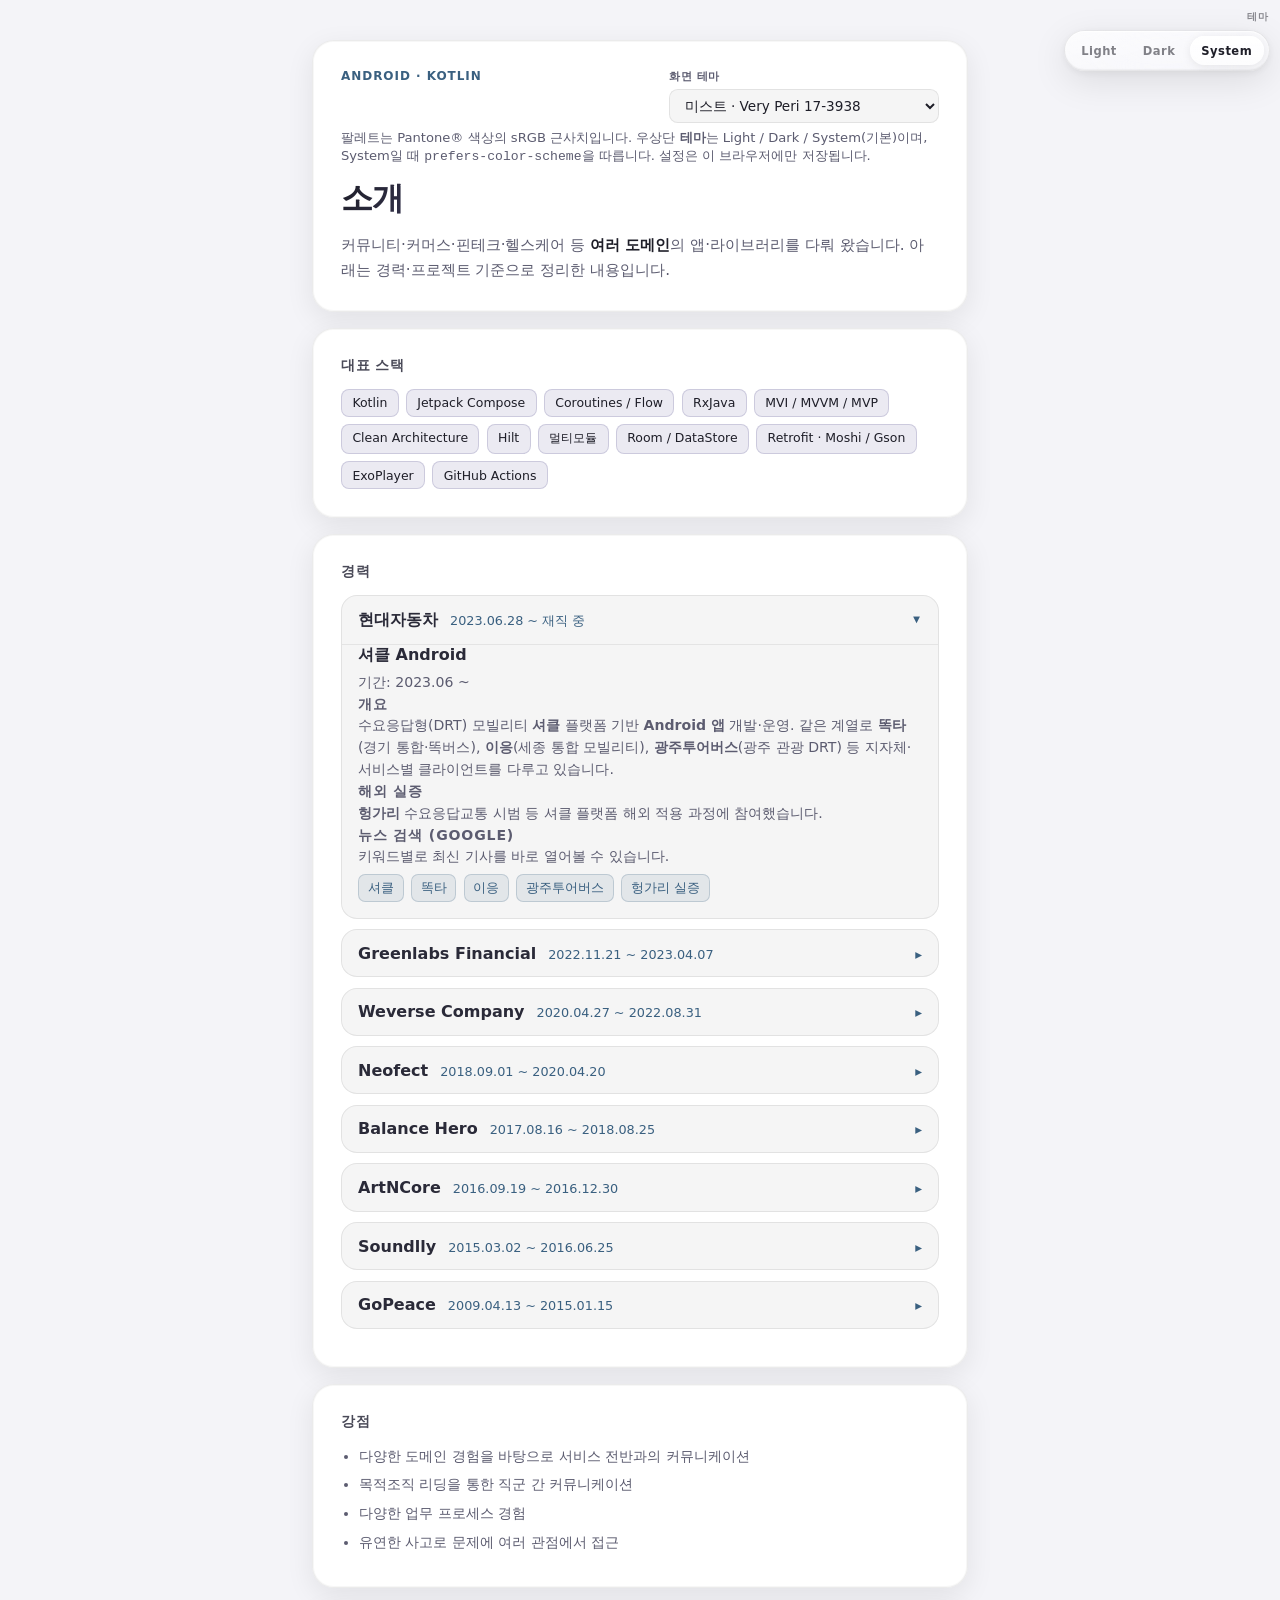
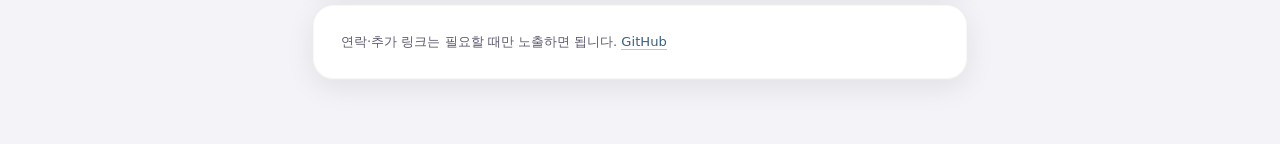
==== index.html @ 96e9c469 "테마: 우상단 리퀴드 글래스 세그먼트(Light/Dark/System) Made-with: Cursor" ====
<!DOCTYPE html>
<html lang="ko" data-theme="mist">
<head>
  <meta charset="utf-8">
  <meta name="viewport" content="width=device-width, initial-scale=1">
  <meta name="color-scheme" content="dark light">
  <title>about · me</title>
  <script>
    (function () {
      function mode() {
        try {
          var m = localStorage.getItem("about-appearance");
          if (m === "dark" || m === "light") return m;
        } catch (e) {}
        return "system";
      }
      function resolved() {
        var d = mode();
        if (d === "light") return "light";
        if (d === "dark") return "dark";
        return window.matchMedia && window.matchMedia("(prefers-color-scheme: light)").matches
          ? "light"
          : "dark";
      }
      document.documentElement.dataset.appearance = resolved();
    })();
  </script>
  <style>
    /*
      팬톤(Pantone®) 공개 색상값 기준 UI 팔레트.
      Pantone은 Pantone LLC의 등록상표입니다. 화면용으로 sRGB 근사치를 사용합니다.
      vivid: 19-4052 Classic Blue / 17-3938 Very Peri
      mist: 17-3938 Very Peri / 11-4201 Cloud Dancer(톤다운) / Cool Gray 계열
      sage: 18-5841 Kale / 15-0343 Greenery
      dawn: 13-1023 Peach Fuzz / 19-0303 Jet Black 기반
      ocean: 19-4540 Dragonfly / 15-5218 Blue Turquoise
      rose: 16-1546 Living Coral / 13-1520 Rose Quartz
      orange: 16-1364 Vibrant Orange / 14-0955 Spicy Orange
      pink: 14-2311 Pink Lavender / 17-3628 Amethyst Orchid
      pastel: 13-0822 Sunlight / 12-5403 Iced Aqua / 15-3620 Lavendula
    */
    html[data-theme="vivid"] {
      --bg1: #0a2740;
      --bg2: #0c3050;
      --bg3: #0a2842;
      --accent: #6667ab;
      --accent2: #4db8d6;
      --text: #f0f4f8;
      --muted: #9aa8b8;
      --card: rgba(15, 40, 65, 0.72);
      --border: rgba(147, 168, 190, 0.22);
      --title-a: #ffffff;
      --title-b: #9eb4dc;
      --title-c: #5ec8e0;
      --chip-bg: rgba(102, 103, 171, 0.28);
      --chip-border: rgba(102, 103, 171, 0.45);
      --company-bg: rgba(8, 28, 48, 0.55);
      --hairline: rgba(147, 168, 190, 0.14);
      --dash: rgba(147, 168, 190, 0.22);
      --lbl: #b8c8d8;
      --h3: #e2eaf2;
      --summary-color: #eef4fa;
      --heading2: #d0dce8;
      --emph: #ffffff;
      --link-under: rgba(77, 184, 214, 0.45);
      --radius-panel: 1.25rem;
      --radius-company: 0.85rem;
      --panel-inset: rgba(255, 255, 255, 0.05);
      --panel-drop: 0 24px 80px rgba(0, 20, 40, 0.5);
      --search-bg: rgba(77, 184, 214, 0.15);
      --search-border: rgba(77, 184, 214, 0.32);
      --search-hover: rgba(77, 184, 214, 0.25);
    }

    html[data-theme="mist"] {
      --bg1: #2e2e3a;
      --bg2: #363646;
      --bg3: #30303c;
      --accent: #8b87c9;
      --accent2: #7a9ab8;
      --text: #ececf2;
      --muted: #9a9aaa;
      --card: rgba(255, 255, 255, 0.07);
      --border: rgba(255, 255, 255, 0.1);
      --title-a: #f6f5fa;
      --title-b: #b4b0dc;
      --title-c: #9eb8d4;
      --chip-bg: rgba(139, 135, 201, 0.22);
      --chip-border: rgba(255, 255, 255, 0.12);
      --company-bg: rgba(0, 0, 0, 0.2);
      --hairline: rgba(255, 255, 255, 0.09);
      --dash: rgba(255, 255, 255, 0.11);
      --lbl: #c4c4d4;
      --h3: #e4e4ee;
      --summary-color: #ebebf2;
      --heading2: #d8d8e4;
      --emph: #e8e6f2;
      --link-under: rgba(180, 200, 230, 0.38);
      --radius-panel: 1.35rem;
      --radius-company: 1rem;
      --panel-inset: rgba(255, 255, 255, 0.06);
      --panel-drop: 0 20px 56px rgba(0, 0, 0, 0.35);
      --search-bg: rgba(122, 154, 184, 0.16);
      --search-border: rgba(255, 255, 255, 0.12);
      --search-hover: rgba(122, 154, 184, 0.26);
    }

    html[data-theme="sage"] {
      --bg1: #252d26;
      --bg2: #2d362e;
      --bg3: #283028;
      --accent: #7a9f6a;
      --accent2: #a3b88c;
      --text: #eef2ee;
      --muted: #8f9d94;
      --card: rgba(255, 255, 255, 0.06);
      --border: rgba(255, 255, 255, 0.09);
      --title-a: #f4f7f4;
      --title-b: #a8c97a;
      --title-c: #b8d4a8;
      --chip-bg: rgba(122, 159, 106, 0.22);
      --chip-border: rgba(255, 255, 255, 0.11);
      --company-bg: rgba(0, 0, 0, 0.18);
      --hairline: rgba(255, 255, 255, 0.08);
      --dash: rgba(255, 255, 255, 0.1);
      --lbl: #bcc9bf;
      --h3: #e2ebe4;
      --summary-color: #edf3ee;
      --heading2: #d5e0d8;
      --emph: #e8f0ea;
      --link-under: rgba(163, 184, 140, 0.45);
      --radius-panel: 1.35rem;
      --radius-company: 1rem;
      --panel-inset: rgba(255, 255, 255, 0.05);
      --panel-drop: 0 20px 52px rgba(0, 0, 0, 0.32);
      --search-bg: rgba(122, 159, 106, 0.16);
      --search-border: rgba(255, 255, 255, 0.11);
      --search-hover: rgba(122, 159, 106, 0.26);
    }

    html[data-theme="dawn"] {
      --bg1: #3a2e2a;
      --bg2: #423630;
      --bg3: #3a322c;
      --accent: #d4a58a;
      --accent2: #c9a090;
      --text: #f4ece6;
      --muted: #a89890;
      --card: rgba(255, 255, 255, 0.07);
      --border: rgba(255, 255, 255, 0.1);
      --title-a: #fff8f4;
      --title-b: #ffbe98;
      --title-c: #e8a878;
      --chip-bg: rgba(255, 190, 152, 0.18);
      --chip-border: rgba(255, 255, 255, 0.12);
      --company-bg: rgba(0, 0, 0, 0.16);
      --hairline: rgba(255, 255, 255, 0.08);
      --dash: rgba(255, 255, 255, 0.1);
      --lbl: #d0c4bc;
      --h3: #f0e6e0;
      --summary-color: #f6ebe4;
      --heading2: #e4d8d0;
      --emph: #fff0e8;
      --link-under: rgba(255, 190, 152, 0.45);
      --radius-panel: 1.4rem;
      --radius-company: 1.05rem;
      --panel-inset: rgba(255, 255, 255, 0.06);
      --panel-drop: 0 22px 56px rgba(0, 0, 0, 0.28);
      --search-bg: rgba(255, 190, 152, 0.14);
      --search-border: rgba(255, 255, 255, 0.12);
      --search-hover: rgba(255, 190, 152, 0.24);
    }

    html[data-theme="ocean"] {
      --bg1: #1a3238;
      --bg2: #223a42;
      --bg3: #1e343c;
      --accent: #3a9bad;
      --accent2: #6bc4d2;
      --text: #eef3f6;
      --muted: #8f9da8;
      --card: rgba(255, 255, 255, 0.06);
      --border: rgba(255, 255, 255, 0.1);
      --title-a: #f4f8fa;
      --title-b: #5cb0c4;
      --title-c: #8ad4e0;
      --chip-bg: rgba(58, 155, 173, 0.22);
      --chip-border: rgba(255, 255, 255, 0.11);
      --company-bg: rgba(0, 0, 0, 0.2);
      --hairline: rgba(255, 255, 255, 0.08);
      --dash: rgba(255, 255, 255, 0.1);
      --lbl: #c0cad2;
      --h3: #e4eaf0;
      --summary-color: #eef3f7;
      --heading2: #d8e2ea;
      --emph: #f0f5f8;
      --link-under: rgba(107, 196, 210, 0.42);
      --radius-panel: 1.35rem;
      --radius-company: 1rem;
      --panel-inset: rgba(255, 255, 255, 0.055);
      --panel-drop: 0 20px 54px rgba(0, 0, 0, 0.34);
      --search-bg: rgba(58, 155, 173, 0.16);
      --search-border: rgba(255, 255, 255, 0.11);
      --search-hover: rgba(58, 155, 173, 0.26);
    }

    html[data-theme="rose"] {
      --bg1: #3a2a2e;
      --bg2: #443236;
      --bg3: #3c2c30;
      --accent: #e87870;
      --accent2: #f7cac9;
      --text: #f8eef2;
      --muted: #b8a0a8;
      --card: rgba(255, 255, 255, 0.07);
      --border: rgba(255, 255, 255, 0.1);
      --title-a: #fff5f8;
      --title-b: #ff8a80;
      --title-c: #f7cac9;
      --chip-bg: rgba(255, 111, 97, 0.2);
      --chip-border: rgba(255, 255, 255, 0.12);
      --company-bg: rgba(0, 0, 0, 0.18);
      --hairline: rgba(255, 255, 255, 0.08);
      --dash: rgba(255, 255, 255, 0.1);
      --lbl: #d4c0c8;
      --h3: #f2e4ea;
      --summary-color: #faf0f4;
      --heading2: #e8d4dc;
      --emph: #fff0f4;
      --link-under: rgba(247, 202, 201, 0.5);
      --radius-panel: 1.4rem;
      --radius-company: 1.05rem;
      --panel-inset: rgba(255, 255, 255, 0.06);
      --panel-drop: 0 22px 56px rgba(0, 0, 0, 0.3);
      --search-bg: rgba(255, 111, 97, 0.16);
      --search-border: rgba(255, 255, 255, 0.11);
      --search-hover: rgba(255, 111, 97, 0.26);
    }

    html[data-theme="orange"] {
      --bg1: #3a2818;
      --bg2: #443020;
      --bg3: #3c2818;
      --accent: #e88838;
      --accent2: #f0a060;
      --text: #faf4ec;
      --muted: #b8a090;
      --card: rgba(255, 255, 255, 0.07);
      --border: rgba(255, 255, 255, 0.1);
      --title-a: #fff8f0;
      --title-b: #f26722;
      --title-c: #ffb870;
      --chip-bg: rgba(240, 160, 96, 0.2);
      --chip-border: rgba(255, 255, 255, 0.12);
      --company-bg: rgba(0, 0, 0, 0.18);
      --hairline: rgba(255, 255, 255, 0.08);
      --dash: rgba(255, 255, 255, 0.1);
      --lbl: #dcc8b8;
      --h3: #f5ebe0;
      --summary-color: #faf4ec;
      --heading2: #ecd8c8;
      --emph: #fff4e8;
      --link-under: rgba(242, 103, 34, 0.45);
      --radius-panel: 1.4rem;
      --radius-company: 1.05rem;
      --panel-inset: rgba(255, 255, 255, 0.055);
      --panel-drop: 0 22px 56px rgba(0, 0, 0, 0.28);
      --search-bg: rgba(232, 136, 56, 0.16);
      --search-border: rgba(255, 255, 255, 0.11);
      --search-hover: rgba(232, 136, 56, 0.26);
    }

    html[data-theme="pink"] {
      --bg1: #342a36;
      --bg2: #3c3240;
      --bg3: #362e3a;
      --accent: #d4b5dc;
      --accent2: #b565c8;
      --text: #fdf4fa;
      --muted: #b8a0b8;
      --card: rgba(255, 255, 255, 0.07);
      --border: rgba(255, 255, 255, 0.1);
      --title-a: #fff8fc;
      --title-b: #e8b8e8;
      --title-c: #d4b5dc;
      --chip-bg: rgba(212, 181, 220, 0.22);
      --chip-border: rgba(255, 255, 255, 0.12);
      --company-bg: rgba(0, 0, 0, 0.18);
      --hairline: rgba(255, 255, 255, 0.08);
      --dash: rgba(255, 255, 255, 0.1);
      --lbl: #dcc8dc;
      --h3: #f8ecf4;
      --summary-color: #fdf4fa;
      --heading2: #ecd8ec;
      --emph: #fff0f8;
      --link-under: rgba(212, 181, 220, 0.48);
      --radius-panel: 1.45rem;
      --radius-company: 1.08rem;
      --panel-inset: rgba(255, 255, 255, 0.06);
      --panel-drop: 0 22px 58px rgba(0, 0, 0, 0.32);
      --search-bg: rgba(212, 181, 220, 0.16);
      --search-border: rgba(255, 255, 255, 0.11);
      --search-hover: rgba(212, 181, 220, 0.26);
    }

    html[data-theme="pastel"] {
      --bg1: #2e3438;
      --bg2: #363c42;
      --bg3: #30363c;
      --accent: #c8d8e8;
      --accent2: #b8e0d8;
      --text: #f2f4f7;
      --muted: #9ca8b4;
      --card: rgba(255, 255, 255, 0.07);
      --border: rgba(255, 255, 255, 0.11);
      --title-a: #faf8ff;
      --title-b: #f9e07f;
      --title-c: #c4b5dc;
      --chip-bg: rgba(200, 216, 232, 0.2);
      --chip-border: rgba(255, 255, 255, 0.12);
      --company-bg: rgba(0, 0, 0, 0.16);
      --hairline: rgba(255, 255, 255, 0.09);
      --dash: rgba(255, 255, 255, 0.11);
      --lbl: #c8d0dc;
      --h3: #eef2f6;
      --summary-color: #f4f6f8;
      --heading2: #dce4ec;
      --emph: #fafcff;
      --link-under: rgba(184, 224, 216, 0.42);
      --radius-panel: 1.45rem;
      --radius-company: 1.1rem;
      --panel-inset: rgba(255, 255, 255, 0.07);
      --panel-drop: 0 20px 52px rgba(0, 0, 0, 0.28);
      --search-bg: rgba(200, 216, 232, 0.14);
      --search-border: rgba(255, 255, 255, 0.12);
      --search-hover: rgba(200, 216, 232, 0.24);
    }

    html {
      color-scheme: dark light;
    }
    html[data-appearance="dark"] {
      color-scheme: dark;
    }
    html[data-appearance="light"] {
      color-scheme: light;
    }

    /* 라이트: 시스템 밝기 또는 “항상 밝음”일 때 (팬톤 톤 유지) */
    html[data-appearance="light"][data-theme="vivid"] {
      --bg1: #e4edf6;
      --bg2: #dce8f4;
      --bg3: #e8f0f8;
      --accent: #4a5088;
      --accent2: #007799;
      --text: #0f1a28;
      --muted: #4a5c70;
      --card: rgba(255, 255, 255, 0.94);
      --border: rgba(15, 40, 65, 0.1);
      --title-a: #0f1a28;
      --title-b: #4a5088;
      --title-c: #0088aa;
      --chip-bg: rgba(80, 88, 140, 0.12);
      --chip-border: rgba(80, 88, 140, 0.22);
      --company-bg: rgba(15, 76, 120, 0.06);
      --hairline: rgba(0, 0, 0, 0.08);
      --dash: rgba(0, 0, 0, 0.1);
      --lbl: #4a5c70;
      --h3: #1a2838;
      --summary-color: #1a2838;
      --heading2: #3a4a5c;
      --emph: #0f1a28;
      --link-under: rgba(0, 119, 153, 0.35);
      --panel-inset: rgba(0, 0, 0, 0.04);
      --panel-drop: 0 8px 28px rgba(15, 40, 65, 0.1);
      --search-bg: rgba(0, 119, 153, 0.1);
      --search-border: rgba(0, 119, 153, 0.22);
      --search-hover: rgba(0, 119, 153, 0.16);
    }

    html[data-appearance="light"][data-theme="mist"] {
      --bg1: #f0f0f5;
      --bg2: #f4f4f8;
      --bg3: #ececf4;
      --accent: #5a5690;
      --accent2: #3a6080;
      --text: #1e1e28;
      --muted: #5c5c70;
      --card: rgba(255, 255, 255, 0.95);
      --border: rgba(0, 0, 0, 0.08);
      --title-a: #1e1e28;
      --title-b: #5a5690;
      --title-c: #3a6080;
      --chip-bg: rgba(90, 86, 144, 0.12);
      --chip-border: rgba(90, 86, 144, 0.22);
      --company-bg: rgba(0, 0, 0, 0.04);
      --hairline: rgba(0, 0, 0, 0.07);
      --dash: rgba(0, 0, 0, 0.09);
      --lbl: #5c5c70;
      --h3: #2a2a38;
      --summary-color: #2a2a38;
      --heading2: #4a4a58;
      --emph: #1e1e28;
      --link-under: rgba(58, 96, 128, 0.35);
      --panel-inset: rgba(0, 0, 0, 0.03);
      --panel-drop: 0 8px 28px rgba(0, 0, 0, 0.08);
      --search-bg: rgba(58, 96, 128, 0.1);
      --search-border: rgba(58, 96, 128, 0.22);
      --search-hover: rgba(58, 96, 128, 0.16);
    }

    html[data-appearance="light"][data-theme="sage"] {
      --bg1: #eef4ee;
      --bg2: #f2f6f2;
      --bg3: #eaf2ea;
      --accent: #4a6c3e;
      --accent2: #5a8048;
      --text: #1a241a;
      --muted: #4a5c4e;
      --card: rgba(255, 255, 255, 0.95);
      --border: rgba(0, 0, 0, 0.08);
      --title-a: #1a241a;
      --title-b: #5a8048;
      --title-c: #6a9458;
      --chip-bg: rgba(74, 108, 62, 0.12);
      --chip-border: rgba(74, 108, 62, 0.22);
      --company-bg: rgba(40, 80, 40, 0.06);
      --hairline: rgba(0, 0, 0, 0.07);
      --dash: rgba(0, 0, 0, 0.09);
      --lbl: #4a5c4e;
      --h3: #243024;
      --summary-color: #243024;
      --heading2: #3a4c40;
      --emph: #1a241a;
      --link-under: rgba(90, 128, 72, 0.38);
      --panel-inset: rgba(0, 0, 0, 0.03);
      --panel-drop: 0 8px 28px rgba(40, 60, 40, 0.08);
      --search-bg: rgba(74, 108, 62, 0.1);
      --search-border: rgba(74, 108, 62, 0.22);
      --search-hover: rgba(74, 108, 62, 0.16);
    }

    html[data-appearance="light"][data-theme="dawn"] {
      --bg1: #fff8f4;
      --bg2: #fff5f0;
      --bg3: #ffefe8;
      --accent: #a06040;
      --accent2: #884830;
      --text: #3a2e2a;
      --muted: #6a5850;
      --card: rgba(255, 255, 255, 0.95);
      --border: rgba(58, 46, 42, 0.1);
      --title-a: #3a2e2a;
      --title-b: #c05820;
      --title-c: #e88850;
      --chip-bg: rgba(255, 190, 152, 0.35);
      --chip-border: rgba(200, 100, 60, 0.2);
      --company-bg: rgba(255, 160, 120, 0.08);
      --hairline: rgba(0, 0, 0, 0.07);
      --dash: rgba(0, 0, 0, 0.09);
      --lbl: #6a5850;
      --h3: #3a2e2a;
      --summary-color: #3a2e2a;
      --heading2: #5a4840;
      --emph: #2a201c;
      --link-under: rgba(192, 88, 32, 0.35);
      --panel-inset: rgba(0, 0, 0, 0.03);
      --panel-drop: 0 8px 28px rgba(120, 80, 60, 0.1);
      --search-bg: rgba(255, 160, 120, 0.2);
      --search-border: rgba(200, 100, 60, 0.22);
      --search-hover: rgba(255, 160, 120, 0.32);
    }

    html[data-appearance="light"][data-theme="ocean"] {
      --bg1: #e8f4f6;
      --bg2: #eef6f8;
      --bg3: #e4f0f4;
      --accent: #1a7080;
      --accent2: #2a8a9a;
      --text: #1a3238;
      --muted: #4a6068;
      --card: rgba(255, 255, 255, 0.95);
      --border: rgba(0, 80, 100, 0.1);
      --title-a: #1a3238;
      --title-b: #1a7080;
      --title-c: #2a9ab0;
      --chip-bg: rgba(26, 112, 128, 0.12);
      --chip-border: rgba(26, 112, 128, 0.22);
      --company-bg: rgba(0, 100, 120, 0.06);
      --hairline: rgba(0, 0, 0, 0.07);
      --dash: rgba(0, 0, 0, 0.09);
      --lbl: #4a6068;
      --h3: #223a42;
      --summary-color: #223a42;
      --heading2: #3a5860;
      --emph: #1a3238;
      --link-under: rgba(42, 154, 176, 0.38);
      --panel-inset: rgba(0, 0, 0, 0.03);
      --panel-drop: 0 8px 28px rgba(0, 80, 100, 0.1);
      --search-bg: rgba(26, 112, 128, 0.1);
      --search-border: rgba(26, 112, 128, 0.22);
      --search-hover: rgba(26, 112, 128, 0.16);
    }

    html[data-appearance="light"][data-theme="rose"] {
      --bg1: #fff5f6;
      --bg2: #fff0f2;
      --bg3: #ffe8ec;
      --accent: #c03838;
      --accent2: #a02840;
      --text: #3a2a2e;
      --muted: #6a5058;
      --card: rgba(255, 255, 255, 0.95);
      --border: rgba(160, 40, 60, 0.12);
      --title-a: #3a2a2e;
      --title-b: #c03838;
      --title-c: #e06070;
      --chip-bg: rgba(255, 111, 97, 0.15);
      --chip-border: rgba(200, 60, 70, 0.22);
      --company-bg: rgba(255, 180, 180, 0.12);
      --hairline: rgba(0, 0, 0, 0.07);
      --dash: rgba(0, 0, 0, 0.09);
      --lbl: #6a5058;
      --h3: #3a2a2e;
      --summary-color: #3a2a2e;
      --heading2: #5a4048;
      --emph: #2a1a20;
      --link-under: rgba(192, 56, 56, 0.35);
      --panel-inset: rgba(0, 0, 0, 0.03);
      --panel-drop: 0 8px 28px rgba(160, 60, 70, 0.1);
      --search-bg: rgba(255, 111, 97, 0.12);
      --search-border: rgba(200, 60, 70, 0.22);
      --search-hover: rgba(255, 111, 97, 0.22);
    }

    html[data-appearance="light"][data-theme="orange"] {
      --bg1: #fffaf5;
      --bg2: #fff6ee;
      --bg3: #ffefe4;
      --accent: #c05010;
      --accent2: #a84008;
      --text: #3a2818;
      --muted: #6a5848;
      --card: rgba(255, 255, 255, 0.95);
      --border: rgba(200, 100, 20, 0.12);
      --title-a: #3a2818;
      --title-b: #d04000;
      --title-c: #e07020;
      --chip-bg: rgba(240, 160, 96, 0.22);
      --chip-border: rgba(200, 100, 20, 0.22);
      --company-bg: rgba(255, 200, 140, 0.15);
      --hairline: rgba(0, 0, 0, 0.07);
      --dash: rgba(0, 0, 0, 0.09);
      --lbl: #6a5848;
      --h3: #3a2818;
      --summary-color: #3a2818;
      --heading2: #5a4838;
      --emph: #281810;
      --link-under: rgba(208, 64, 0, 0.35);
      --panel-inset: rgba(0, 0, 0, 0.03);
      --panel-drop: 0 8px 28px rgba(200, 100, 20, 0.1);
      --search-bg: rgba(240, 160, 96, 0.18);
      --search-border: rgba(200, 100, 20, 0.22);
      --search-hover: rgba(240, 160, 96, 0.28);
    }

    html[data-appearance="light"][data-theme="pink"] {
      --bg1: #faf6fc;
      --bg2: #f8f2fa;
      --bg3: #f4ecf8;
      --accent: #7040a0;
      --accent2: #582888;
      --text: #342a36;
      --muted: #5a4860;
      --card: rgba(255, 255, 255, 0.95);
      --border: rgba(100, 40, 120, 0.12);
      --title-a: #342a36;
      --title-b: #8840a8;
      --title-c: #a070c0;
      --chip-bg: rgba(112, 64, 160, 0.12);
      --chip-border: rgba(112, 64, 160, 0.22);
      --company-bg: rgba(200, 160, 220, 0.12);
      --hairline: rgba(0, 0, 0, 0.07);
      --dash: rgba(0, 0, 0, 0.09);
      --lbl: #5a4860;
      --h3: #342a36;
      --summary-color: #342a36;
      --heading2: #504058;
      --emph: #241828;
      --link-under: rgba(112, 64, 160, 0.35);
      --panel-inset: rgba(0, 0, 0, 0.03);
      --panel-drop: 0 8px 28px rgba(100, 40, 120, 0.08);
      --search-bg: rgba(112, 64, 160, 0.1);
      --search-border: rgba(112, 64, 160, 0.22);
      --search-hover: rgba(112, 64, 160, 0.16);
    }

    html[data-appearance="light"][data-theme="pastel"] {
      --bg1: #f6f8fa;
      --bg2: #f8fafc;
      --bg3: #f0f4f6;
      --accent: #406880;
      --accent2: #2a7868;
      --text: #2e3438;
      --muted: #5a646c;
      --card: rgba(255, 255, 255, 0.95);
      --border: rgba(0, 0, 0, 0.08);
      --title-a: #2e3438;
      --title-b: #b08020;
      --title-c: #6060a0;
      --chip-bg: rgba(100, 130, 160, 0.12);
      --chip-border: rgba(100, 130, 160, 0.22);
      --company-bg: rgba(180, 200, 220, 0.15);
      --hairline: rgba(0, 0, 0, 0.07);
      --dash: rgba(0, 0, 0, 0.09);
      --lbl: #5a646c;
      --h3: #2e3438;
      --summary-color: #2e3438;
      --heading2: #4a545c;
      --emph: #1c2024;
      --link-under: rgba(42, 120, 104, 0.35);
      --panel-inset: rgba(0, 0, 0, 0.03);
      --panel-drop: 0 8px 28px rgba(0, 0, 0, 0.08);
      --search-bg: rgba(100, 130, 160, 0.1);
      --search-border: rgba(100, 130, 160, 0.22);
      --search-hover: rgba(100, 130, 160, 0.16);
    }

    html[data-appearance="light"] .theme-picker select:focus {
      box-shadow: 0 0 0 2px rgba(0, 0, 0, 0.08);
    }

    * { box-sizing: border-box; }
    body {
      margin: 0;
      min-height: 100vh;
      font-family: ui-sans-serif, system-ui, "Segoe UI", Roboto, "Apple SD Gothic Neo", sans-serif;
      color: var(--text);
      background: var(--bg2);
    }

    .page {
      position: relative;
      z-index: 1;
      max-width: 44rem;
      margin: 0 auto;
      padding: clamp(1.5rem, 4vw, 2.5rem) clamp(1rem, 3vw, 1.5rem) 3rem;
    }

    .panel {
      border-radius: var(--radius-panel);
      background: var(--card);
      border: 1px solid var(--border);
      box-shadow:
        0 0 0 1px var(--panel-inset) inset,
        var(--panel-drop);
      backdrop-filter: blur(12px);
      padding: clamp(1.25rem, 3vw, 1.75rem);
      margin-bottom: 1rem;
    }

    .eyebrow {
      margin: 0 0 0.5rem;
      font-size: 0.75rem;
      font-weight: 600;
      letter-spacing: 0.08em;
      text-transform: uppercase;
      color: var(--accent2);
    }
    h1 {
      margin: 0 0 0.75rem;
      font-size: clamp(1.65rem, 4vw, 2rem);
      font-weight: 700;
      letter-spacing: -0.03em;
      background: linear-gradient(120deg, var(--title-a) 0%, var(--title-b) 45%, var(--title-c) 100%);
      -webkit-background-clip: text;
      background-clip: text;
      color: transparent;
    }
    .lead {
      margin: 0;
      line-height: 1.65;
      color: var(--muted);
      font-size: 0.95rem;
    }

    h2 {
      margin: 0 0 0.85rem;
      font-size: 0.85rem;
      font-weight: 600;
      letter-spacing: 0.04em;
      color: var(--heading2);
      text-transform: uppercase;
    }

    .chips {
      display: flex;
      flex-wrap: wrap;
      gap: 0.45rem;
      list-style: none;
      padding: 0;
      margin: 0;
    }
    .chips li {
      padding: 0.35rem 0.65rem;
      border-radius: 0.5rem;
      font-size: 0.78rem;
      color: var(--text);
      background: var(--chip-bg);
      border: 1px solid var(--chip-border);
    }

    details.company {
      border-radius: var(--radius-company);
      border: 1px solid var(--border);
      background: var(--company-bg);
      margin-bottom: 0.65rem;
      overflow: clip;
    }
    details.company > summary {
      list-style: none;
      cursor: pointer;
      padding: 0.85rem 1rem;
      font-weight: 600;
      color: var(--summary-color);
      display: flex;
      flex-wrap: wrap;
      align-items: baseline;
      gap: 0.35rem 0.75rem;
    }
    details.company > summary::-webkit-details-marker { display: none; }
    details.company > summary::after {
      content: "▸";
      margin-left: auto;
      color: var(--accent2);
      font-size: 0.85rem;
      transition: transform 0.2s;
    }
    details.company[open] > summary::after { transform: rotate(90deg); }

    .company-range {
      font-size: 0.8rem;
      font-weight: 500;
      color: var(--accent2);
      font-variant-numeric: tabular-nums;
    }

    .company-body {
      padding: 0 1rem 1rem;
      border-top: 1px solid var(--hairline);
    }

    .project {
      margin-top: 1.1rem;
      padding-top: 1rem;
      border-top: 1px dashed var(--dash);
    }
    .project:first-child {
      margin-top: 0;
      padding-top: 0;
      border-top: none;
    }

    .project h3 {
      margin: 0 0 0.35rem;
      font-size: 1rem;
      font-weight: 600;
      color: var(--h3);
    }
    .project h3 a {
      color: inherit;
      text-decoration: none;
      border-bottom: 1px solid var(--link-under);
    }
    .project h3 a:hover { color: var(--accent2); }

    .period {
      margin: 0 0 0.65rem;
      font-size: 0.8rem;
      color: var(--accent2);
      font-variant-numeric: tabular-nums;
    }

    .lbl {
      margin: 0.65rem 0 0.25rem;
      font-size: 0.72rem;
      font-weight: 700;
      letter-spacing: 0.06em;
      text-transform: uppercase;
      color: var(--lbl);
    }
    .blk p, .project > p {
      margin: 0;
      font-size: 0.88rem;
      line-height: 1.55;
      color: var(--muted);
    }

    .bullets {
      margin: 0.35rem 0 0;
      padding-left: 1.15rem;
      color: var(--muted);
      font-size: 0.88rem;
      line-height: 1.55;
    }
    .bullets li { margin: 0.2rem 0; }

    .strength-list {
      margin: 0;
      padding-left: 1.1rem;
      color: var(--muted);
      font-size: 0.9rem;
      line-height: 1.6;
    }
    .strength-list li { margin: 0.35rem 0; }

    footer {
      margin-top: 0.5rem;
      font-size: 0.82rem;
      color: var(--muted);
    }
    footer a {
      color: var(--accent2);
      text-decoration: none;
      border-bottom: 1px solid var(--link-under);
    }

    .search-row {
      display: flex;
      flex-wrap: wrap;
      gap: 0.45rem;
      margin-top: 0.35rem;
    }
    .search-row a {
      font-size: 0.82rem;
      padding: 0.25rem 0.55rem;
      border-radius: 0.45rem;
      background: var(--search-bg);
      border: 1px solid var(--search-border);
      color: var(--accent2);
      text-decoration: none;
    }
    .search-row a:hover {
      background: var(--search-hover);
    }
    .hint {
      margin: 0 0 0.35rem;
      font-size: 0.82rem;
      color: var(--muted);
    }

    .lead-strong {
      color: var(--emph);
      font-weight: 600;
    }

    .header-top {
      display: flex;
      flex-wrap: wrap;
      align-items: flex-start;
      justify-content: space-between;
      gap: 0.75rem 1rem;
      margin-bottom: 0.35rem;
    }
    .header-top .eyebrow {
      margin: 0;
    }
    .pickers {
      display: flex;
      flex-wrap: wrap;
      gap: 0.75rem 1.25rem;
      align-items: flex-end;
      justify-content: flex-start;
    }
    .theme-picker {
      flex-shrink: 0;
    }

    /* 우상단 · iOS-style liquid glass appearance */
    .appearance-glass-wrap {
      position: fixed;
      top: max(0.65rem, env(safe-area-inset-top));
      right: max(0.65rem, env(safe-area-inset-right));
      z-index: 100;
      display: flex;
      flex-direction: column;
      align-items: flex-end;
      gap: 0.35rem;
      pointer-events: none;
    }
    .appearance-glass-wrap * {
      pointer-events: auto;
    }
    .appearance-glass__caption {
      font-size: 0.62rem;
      font-weight: 700;
      letter-spacing: 0.14em;
      text-transform: uppercase;
      color: var(--text);
      opacity: 0.5;
      text-shadow: 0 1px 2px rgba(0, 0, 0, 0.25);
    }
    html[data-appearance="light"] .appearance-glass__caption {
      text-shadow: 0 1px 0 rgba(255, 255, 255, 0.8);
    }
    .appearance-glass {
      display: flex;
      padding: 5px;
      gap: 3px;
      border-radius: 100px;
      background: linear-gradient(
        165deg,
        rgba(255, 255, 255, 0.34) 0%,
        rgba(255, 255, 255, 0.08) 42%,
        rgba(255, 255, 255, 0.05) 100%
      );
      backdrop-filter: blur(36px) saturate(190%);
      -webkit-backdrop-filter: blur(36px) saturate(190%);
      border: 1px solid rgba(255, 255, 255, 0.32);
      box-shadow:
        0 10px 40px rgba(0, 0, 0, 0.22),
        0 2px 12px rgba(0, 0, 0, 0.12),
        inset 0 1px 1px rgba(255, 255, 255, 0.55),
        inset 0 -1px 1px rgba(0, 0, 0, 0.08);
    }
    html[data-appearance="light"] .appearance-glass {
      background: linear-gradient(
        165deg,
        rgba(255, 255, 255, 0.75) 0%,
        rgba(255, 255, 255, 0.45) 50%,
        rgba(255, 255, 255, 0.35) 100%
      );
      border-color: rgba(0, 0, 0, 0.08);
      box-shadow:
        0 10px 36px rgba(0, 0, 0, 0.1),
        0 2px 8px rgba(0, 0, 0, 0.06),
        inset 0 1px 1px rgba(255, 255, 255, 0.9),
        inset 0 -1px 1px rgba(0, 0, 0, 0.04);
    }
    .appearance-glass__seg {
      flex: 0 1 auto;
      min-width: 3.1rem;
      padding: 0.48rem 0.72rem;
      border: none;
      border-radius: 100px;
      font: inherit;
      font-size: 0.72rem;
      font-weight: 600;
      letter-spacing: 0.04em;
      color: var(--text);
      opacity: 0.55;
      background: transparent;
      cursor: pointer;
      transition:
        opacity 0.2s ease,
        background 0.28s ease,
        box-shadow 0.28s ease,
        transform 0.12s ease;
    }
    .appearance-glass__seg:hover {
      opacity: 0.88;
    }
    .appearance-glass__seg:active {
      transform: scale(0.97);
    }
    .appearance-glass__seg:focus-visible {
      outline: 2px solid var(--accent2);
      outline-offset: 3px;
    }
    .appearance-glass__seg[aria-checked="true"] {
      opacity: 1;
      background: linear-gradient(
        180deg,
        rgba(255, 255, 255, 0.52) 0%,
        rgba(255, 255, 255, 0.16) 100%
      );
      box-shadow:
        0 3px 14px rgba(0, 0, 0, 0.14),
        inset 0 1px 1px rgba(255, 255, 255, 0.75),
        inset 0 -1px 1px rgba(0, 0, 0, 0.06);
    }
    html[data-appearance="light"] .appearance-glass__seg[aria-checked="true"] {
      background: linear-gradient(
        180deg,
        rgba(255, 255, 255, 0.95) 0%,
        rgba(255, 255, 255, 0.65) 100%
      );
      box-shadow:
        0 2px 10px rgba(0, 0, 0, 0.08),
        inset 0 1px 1px rgba(255, 255, 255, 1);
    }
    @media (prefers-reduced-motion: reduce) {
      .appearance-glass__seg {
        transition: none;
      }
    }
    .theme-picker label {
      display: block;
      font-size: 0.7rem;
      font-weight: 600;
      letter-spacing: 0.05em;
      text-transform: uppercase;
      color: var(--muted);
      margin-bottom: 0.3rem;
    }
    .theme-picker select {
      font: inherit;
      font-size: 0.85rem;
      min-width: 13.5rem;
      padding: 0.45rem 0.65rem;
      border-radius: 0.55rem;
      border: 1px solid var(--border);
      background: var(--company-bg);
      color: var(--text);
      cursor: pointer;
    }
    .theme-picker select:hover,
    .theme-picker select:focus {
      border-color: var(--accent);
      outline: none;
    }
    .theme-picker select:focus {
      box-shadow: 0 0 0 2px rgba(255, 255, 255, 0.08);
    }
    .theme-hint {
      margin: 0 0 0.75rem;
    }
  </style>
</head>
<body>
  <div class="appearance-glass-wrap">
    <span class="appearance-glass__caption" id="appearance-glass-label">테마</span>
    <div
      class="appearance-glass"
      role="radiogroup"
      aria-labelledby="appearance-glass-label"
    >
      <button type="button" class="appearance-glass__seg" role="radio" data-appearance-set="light" aria-checked="false">
        Light
      </button>
      <button type="button" class="appearance-glass__seg" role="radio" data-appearance-set="dark" aria-checked="false">
        Dark
      </button>
      <button type="button" class="appearance-glass__seg" role="radio" data-appearance-set="system" aria-checked="false">
        System
      </button>
    </div>
  </div>

  <div class="page">
    <header class="panel">
      <div class="header-top">
        <p class="eyebrow">Android · Kotlin</p>
        <div class="pickers">
          <div class="theme-picker">
            <label for="theme-select">화면 테마</label>
            <select id="theme-select" aria-describedby="theme-hint">
              <option value="mist">미스트 · Very Peri 17-3938</option>
              <option value="sage">세이지 · Kale / Greenery</option>
              <option value="dawn">피치 퍼즈 13-1023</option>
              <option value="ocean">드래곤플라이 19-4540</option>
              <option value="rose">리빙 코랄 / 로즈 쿼츠</option>
              <option value="orange">바이브런트 오렌지 16-1364</option>
              <option value="pink">핑크 라벤더 14-2311</option>
              <option value="pastel">선라이트 / 아이스 아쿠아 / 라벤듈라</option>
              <option value="vivid">클래식 블루 19-4052</option>
            </select>
          </div>
        </div>
      </div>
      <p id="theme-hint" class="hint theme-hint">
        팔레트는 Pantone® 색상의 sRGB 근사치입니다. 우상단 <strong>테마</strong>는 Light / Dark / System(기본)이며, System일 때 <code>prefers-color-scheme</code>을 따릅니다. 설정은 이 브라우저에만 저장됩니다.
      </p>
      <h1>소개</h1>
      <p class="lead">
        커뮤니티·커머스·핀테크·헬스케어 등 <strong class="lead-strong">여러 도메인</strong>의 앱·라이브러리를 다뤄 왔습니다.
        아래는 경력·프로젝트 기준으로 정리한 내용입니다.
      </p>
    </header>

    <section class="panel" aria-labelledby="skills-heading">
      <h2 id="skills-heading">대표 스택</h2>
      <ul class="chips">
        <li>Kotlin</li>
        <li>Jetpack Compose</li>
        <li>Coroutines / Flow</li>
        <li>RxJava</li>
        <li>MVI / MVVM / MVP</li>
        <li>Clean Architecture</li>
        <li>Hilt</li>
        <li>멀티모듈</li>
        <li>Room / DataStore</li>
        <li>Retrofit · Moshi / Gson</li>
        <li>ExoPlayer</li>
        <li>GitHub Actions</li>
      </ul>
    </section>

    <section class="panel" aria-labelledby="exp-heading">
      <h2 id="exp-heading">경력</h2>

      <details class="company" open>
        <summary>현대자동차 <span class="company-range">2023.06.28 ~ 재직 중</span></summary>
        <div class="company-body">
          <div class="project">
            <h3>셔클 Android</h3>
            <p class="period">기간: 2023.06 ~</p>
            <p class="lbl">개요</p>
            <p>
              수요응답형(DRT) 모빌리티 <strong>셔클</strong> 플랫폼 기반 <strong>Android 앱</strong> 개발·운영.
              같은 계열로 <strong>똑타</strong>(경기 통합·똑버스), <strong>이응</strong>(세종 통합 모빌리티),
              <strong>광주투어버스</strong>(광주 관광 DRT) 등 지자체·서비스별 클라이언트를 다루고 있습니다.
            </p>
            <p class="lbl">해외 실증</p>
            <p>
              <strong>헝가리</strong> 수요응답교통 시범 등 셔클 플랫폼 해외 적용 과정에 참여했습니다.
            </p>
            <p class="lbl">뉴스 검색 (Google)</p>
            <p class="hint">키워드별로 최신 기사를 바로 열어볼 수 있습니다.</p>
            <div class="search-row">
              <a href="https://www.google.com/search?q=%ED%98%84%EB%8C%80%EC%9E%90%EB%8F%99%EC%B0%A8+%EC%85%94%ED%81%B4+%EB%89%B4%EC%8A%A4" rel="noopener noreferrer">셔클</a>
              <a href="https://www.google.com/search?q=%ED%98%84%EB%8C%80%EC%9E%90%EB%8F%99%EC%B0%A8+%EB%98%91%ED%83%80+%EB%98%91%EB%B2%84%EC%8A%A4+%EB%89%B4%EC%8A%A4" rel="noopener noreferrer">똑타</a>
              <a href="https://www.google.com/search?q=%ED%98%84%EB%8C%80%EC%9E%90%EB%8F%99%EC%B0%A8+%EC%9D%B4%EC%9D%91+%EC%84%B8%EC%A2%85+%EB%89%B4%EC%8A%A4" rel="noopener noreferrer">이응</a>
              <a href="https://www.google.com/search?q=%EA%B4%91%EC%A3%BC%ED%88%AC%EC%96%B4%EB%B2%84%EC%8A%A4+DRT+%EB%89%B4%EC%8A%A4" rel="noopener noreferrer">광주투어버스</a>
              <a href="https://www.google.com/search?q=%ED%98%84%EB%8C%80%EC%9E%90%EB%8F%99%EC%B0%A8+%ED%97%9D%EA%B0%80%EB%A6%AC+%EC%85%94%ED%81%B4+%EC%8B%A4%EC%A6%9D+%EB%89%B4%EC%8A%A4" rel="noopener noreferrer">헝가리 실증</a>
            </div>
          </div>
        </div>
      </details>

      <details class="company">
        <summary>Greenlabs Financial <span class="company-range">2022.11.21 ~ 2023.04.07</span></summary>
        <div class="company-body">
          <div class="project">
            <h3>Seed</h3>
            <p class="period">기간: 2022.11 ~ 2023.04</p>
            <div class="blk">
              <p class="lbl">개요</p>
              <p>농촌향 핀테크 서비스 개발</p>
              <p class="lbl">기술</p>
              <p>Jetpack Compose</p>
              <p class="lbl">아키텍처</p>
              <p>MVI, Clean Architecture · Coroutine · Room, DataStore · Retrofit + Moshi</p>
              <p class="lbl">상세</p>
              <ul class="bullets">
                <li>농촌향 핀테크 서비스 개발</li>
                <li>디자인 시스템 라이브러리화 — Maven Central</li>
                <li>멀티모듈 구조</li>
              </ul>
            </div>
          </div>
        </div>
      </details>

      <details class="company">
        <summary>Weverse Company <span class="company-range">2020.04.27 ~ 2022.08.31</span></summary>
        <div class="company-body">
          <div class="project">
            <h3><a href="https://play.google.com/store/apps/details?id=co.benx.weverse" rel="noopener noreferrer">Weverse</a></h3>
            <p class="period">기간: 2020.04 ~ 2020.12</p>
            <p class="lbl">개요</p>
            <p>글로벌 커뮤니티 서비스 Weverse 개발</p>
            <p class="lbl">기술 · 아키텍처</p>
            <p>Kotlin, RxJava, Jetpack, MVP · MVP + Redux · Room, Preferences · Retrofit + Moshi</p>
            <p class="lbl">상세</p>
            <ul class="bullets">
              <li>다른 프로젝트와의 공유를 위한 공통 모듈 라이브러리화</li>
              <li>소셜 로그인 변경 — Firebase Auth</li>
              <li>Android 버전 대응, MediaStore</li>
            </ul>
          </div>

          <div class="project">
            <h3><a href="https://play.google.com/store/apps/details?id=co.benx.weply" rel="noopener noreferrer">Weverse Shop</a></h3>
            <p class="period">기간: 2020.04 ~ 2022.08</p>
            <p class="lbl">개요</p>
            <p>글로벌 커머스 서비스 Weverse Shop 개발</p>
            <p class="lbl">기술 · 아키텍처</p>
            <p>Kotlin, RxJava, Jetpack, MVP · Room, DataStore(Preferences 마이그레이션) · Retrofit + Moshi</p>
            <p class="lbl">상세</p>
            <ul class="bullets">
              <li>결제수단 추가 — PLCC 위버스 카드</li>
              <li>해외 결제수단 (Toss 연동) — Grab Pay, Mercado Pago, Shopee Pay, MoMo 등</li>
              <li>공통 모듈 라이브러리화, Firebase Auth 기반 소셜 로그인</li>
              <li>Android 버전 대응 — MediaStore, Fragment Lifecycle 등</li>
            </ul>
          </div>

          <div class="project">
            <h3><a href="https://play.google.com/store/apps/details?id=co.weverse.album" rel="noopener noreferrer">Weverse Albums</a></h3>
            <p class="period">기간: 2022.04 ~ 2022.06</p>
            <p class="lbl">개요</p>
            <p>플랫폼 앨범 서비스 개발 · from scratch</p>
            <p class="lbl">기술 · 아키텍처</p>
            <p>Kotlin, Coroutines, Jetpack, ExoPlayer, Room · MVVM(데이터바인딩 없음), Repository, Clean Architecture · Flow · Retrofit + Moshi</p>
            <p class="lbl">상세</p>
            <ul class="bullets">
              <li>미디어 다운로드 및 재생, 백그라운드 재생(ExoPlayer + Service), 오프라인 재생</li>
              <li>빌드/배포 — 로컬 빌드 스크립트, GitHub Actions</li>
            </ul>
          </div>

          <div class="project">
            <h3>Weverse Pickup</h3>
            <p class="period">기간: 2020.04 ~ 2022.08</p>
            <p class="lbl">개요</p>
            <p>공연 현장 B2B — 바코드 리더기, 영수증 프린터 연동</p>
            <p class="lbl">기술 · 아키텍처</p>
            <p>Kotlin, RxJava, Jetpack, Compose(일부 화면) · MVVM(데이터바인딩 없음) · Retrofit + Moshi</p>
            <p class="lbl">상세</p>
            <ul class="bullets">
              <li>USB 바코드 스캐너 및 영수증 프린터 연동</li>
            </ul>
          </div>

          <div class="project">
            <h3>기타</h3>
            <ul class="bullets">
              <li>응원봉 악보 변환기</li>
              <li>사내용 앱 — macOS(JavaFX), Web, Chrome Extension</li>
              <li>리크루팅용 API — 과제 제공 방식 개선, Firebase Functions(TypeScript)</li>
            </ul>
          </div>
        </div>
      </details>

      <details class="company">
        <summary>Neofect <span class="company-range">2018.09.01 ~ 2020.04.20</span></summary>
        <div class="company-body">
          <div class="project">
            <h3>Rapael Clinic · <a href="https://www.neofect.com/ko/comcog/" rel="noopener noreferrer">Rapael ComCog</a></h3>
            <p>
              <a href="https://www.neofect.com/ko/product/rapael/" rel="noopener noreferrer">Rapael</a> ·
              <a href="https://www.neofect.com/ko/product/kids/" rel="noopener noreferrer">Kids</a> ·
              <a href="https://www.neofect.com/ko/product/boards/" rel="noopener noreferrer">Boards</a>
            </p>
            <p class="period">기간: 2018.09 ~ 2020.04</p>
            <p class="lbl">개요</p>
            <p>서비스 개발, 팀장(목적조직) — 메인 개발 병행</p>
            <p class="lbl">기술 · 아키텍처</p>
            <p>Java → Kotlin, RxJava, Jetpack, SQL · MVVM(데이터바인딩 없음, MVP에서 전환) · Room(Realm에서 전환), Preference · Retrofit + Gson</p>
            <p class="lbl">상세</p>
            <ul class="bullets">
              <li>HW 연동 및 프로토콜 정의</li>
              <li>DB 마이그레이션(Realm → SQL)</li>
              <li>CI/CD 관리(사내 서버)</li>
            </ul>
          </div>
        </div>
      </details>

      <details class="company">
        <summary>Balance Hero <span class="company-range">2017.08.16 ~ 2018.08.25</span></summary>
        <div class="company-body">
          <div class="project">
            <h3><a href="https://play.google.com/store/apps/details?id=com.balancehero.truebalance" rel="noopener noreferrer">True Balance</a></h3>
            <p class="period">기간: 2017.08 ~ 2018.08</p>
            <p class="lbl">개요</p>
            <p>인도향 서비스 — True Balance 앱 개발</p>
            <p class="lbl">기술 · 아키텍처</p>
            <p>Android, Java · MVVM + Data Binding(MVP에서 전환), Architecture Components · AsyncTask, Thread · SQLite · Retrofit + Gson</p>
            <p class="lbl">상세</p>
            <ul class="bullets">
              <li>Wallet(디지털 지갑·통장), USIM 충전 개선, UI·비즈니스 로직 개선</li>
              <li>KYC·인도 본인인증, 기프트카드·선불카드 서비스</li>
            </ul>
          </div>
        </div>
      </details>

      <details class="company">
        <summary>ArtNCore <span class="company-range">2016.09.19 ~ 2016.12.30</span></summary>
        <div class="company-body">
          <div class="project">
            <h3>안드로이드 네비게이션 단말</h3>
            <p class="period">기간: 2016.09 ~ 2016.12</p>
            <p class="lbl">개요</p>
            <p>안드로이드 네비게이션 시스템 — System UI, Settings, Launcher, Wi-Fi 미러링, Media Player, Android Framework</p>
            <p class="lbl">기술</p>
            <p>Android AOSP, Java</p>
          </div>
        </div>
      </details>

      <details class="company">
        <summary>Soundlly <span class="company-range">2015.03.02 ~ 2016.06.25</span></summary>
        <div class="company-body">
          <div class="project">
            <h3>Soundlly SDK</h3>
            <p class="period">기간: 2015.03 ~ 2016.06</p>
            <p class="lbl">개요</p>
            <p>비가청 대역 음파로 정보 전달 — 백그라운드 서비스, 주기적 음파 스캐닝 · 라이브러리 개발, 매뉴얼, 고객사 integration</p>
            <p class="lbl">기술</p>
            <p>Android, Java</p>
          </div>
        </div>
      </details>

      <details class="company">
        <summary>GoPeace <span class="company-range">2009.04.13 ~ 2015.01.15</span></summary>
        <div class="company-body">
          <div class="project">
            <h3>멀티플랫폼 네트워크 라이브러리 (Chord, SCS)</h3>
            <p class="period">기간: 2012.08 ~ 2014.12</p>
            <p class="lbl">개요</p>
            <p>삼성전자 기기 간 통신 — 동일 AP 내 discovery, 그룹 메시징</p>
            <p class="lbl">기술</p>
            <p>BSD socket, UDP/TCP, RSA, AES</p>
          </div>
          <div class="project">
            <h3>안드로이드 휴대전화 단말</h3>
            <p class="period">기간: 2011.03 ~ 2012.08</p>
            <p class="lbl">개요</p>
            <p>삼성전자 안드로이드 단말 개발(턴키)</p>
          </div>
          <div class="project">
            <h3>피처폰 개발</h3>
            <p class="period">기간: 2009.04 ~ 2011.03</p>
            <p class="lbl">개요</p>
            <p>삼성전자 피처폰 개발(턴키) — 국내향 단말 9개</p>
          </div>
        </div>
      </details>
    </section>

    <section class="panel" aria-labelledby="str-heading">
      <h2 id="str-heading">강점</h2>
      <ul class="strength-list">
        <li>다양한 도메인 경험을 바탕으로 서비스 전반과의 커뮤니케이션</li>
        <li>목적조직 리딩을 통한 직군 간 커뮤니케이션</li>
        <li>다양한 업무 프로세스 경험</li>
        <li>유연한 사고로 문제에 여러 관점에서 접근</li>
      </ul>
    </section>

    <footer class="panel">
      연락·추가 링크는 필요할 때만 노출하면 됩니다.
      <a href="https://github.com/touktw" rel="noopener noreferrer">GitHub</a>
    </footer>
  </div>

  <script>
    (function () {
      var themeKey = "about-theme";
      var appearanceKey = "about-appearance";
      var allowed = ["mist", "sage", "dawn", "ocean", "rose", "orange", "pink", "pastel", "vivid"];
      var root = document.documentElement;
      var themeSelect = document.getElementById("theme-select");
      var appearanceGlass = document.querySelector(".appearance-glass");

      function desiredAppearance() {
        try {
          var m = localStorage.getItem(appearanceKey);
          if (m === "dark" || m === "light") return m;
        } catch (e) {}
        return "system";
      }

      function resolveAppearance() {
        var d = desiredAppearance();
        if (d === "light") return "light";
        if (d === "dark") return "dark";
        return window.matchMedia("(prefers-color-scheme: light)").matches ? "light" : "dark";
      }

      function applyAppearance() {
        root.setAttribute("data-appearance", resolveAppearance());
        var mode = desiredAppearance();
        var segs = document.querySelectorAll(".appearance-glass__seg");
        for (var i = 0; i < segs.length; i++) {
          var b = segs[i];
          b.setAttribute("aria-checked", b.getAttribute("data-appearance-set") === mode ? "true" : "false");
        }
      }

      function applyTheme(t) {
        if (allowed.indexOf(t) === -1) t = "mist";
        root.setAttribute("data-theme", t);
        if (themeSelect) themeSelect.value = t;
        try {
          localStorage.setItem(themeKey, t);
        } catch (e) {}
      }

      var savedTheme = null;
      try {
        savedTheme = localStorage.getItem(themeKey);
      } catch (e) {}
      applyTheme(
        savedTheme && allowed.indexOf(savedTheme) !== -1 ? savedTheme : root.getAttribute("data-theme") || "mist"
      );
      applyAppearance();

      try {
        window.matchMedia("(prefers-color-scheme: light)").addEventListener("change", function () {
          if (desiredAppearance() === "system") applyAppearance();
        });
      } catch (e) {}

      if (themeSelect) {
        themeSelect.addEventListener("change", function () {
          applyTheme(themeSelect.value);
        });
      }
      if (appearanceGlass) {
        appearanceGlass.addEventListener("click", function (ev) {
          var btn = ev.target.closest("[data-appearance-set]");
          if (!btn) return;
          var v = btn.getAttribute("data-appearance-set");
          try {
            if (v === "system") localStorage.removeItem(appearanceKey);
            else localStorage.setItem(appearanceKey, v);
          } catch (e) {}
          applyAppearance();
        });
      }
    })();
  </script>
</body>
</html>
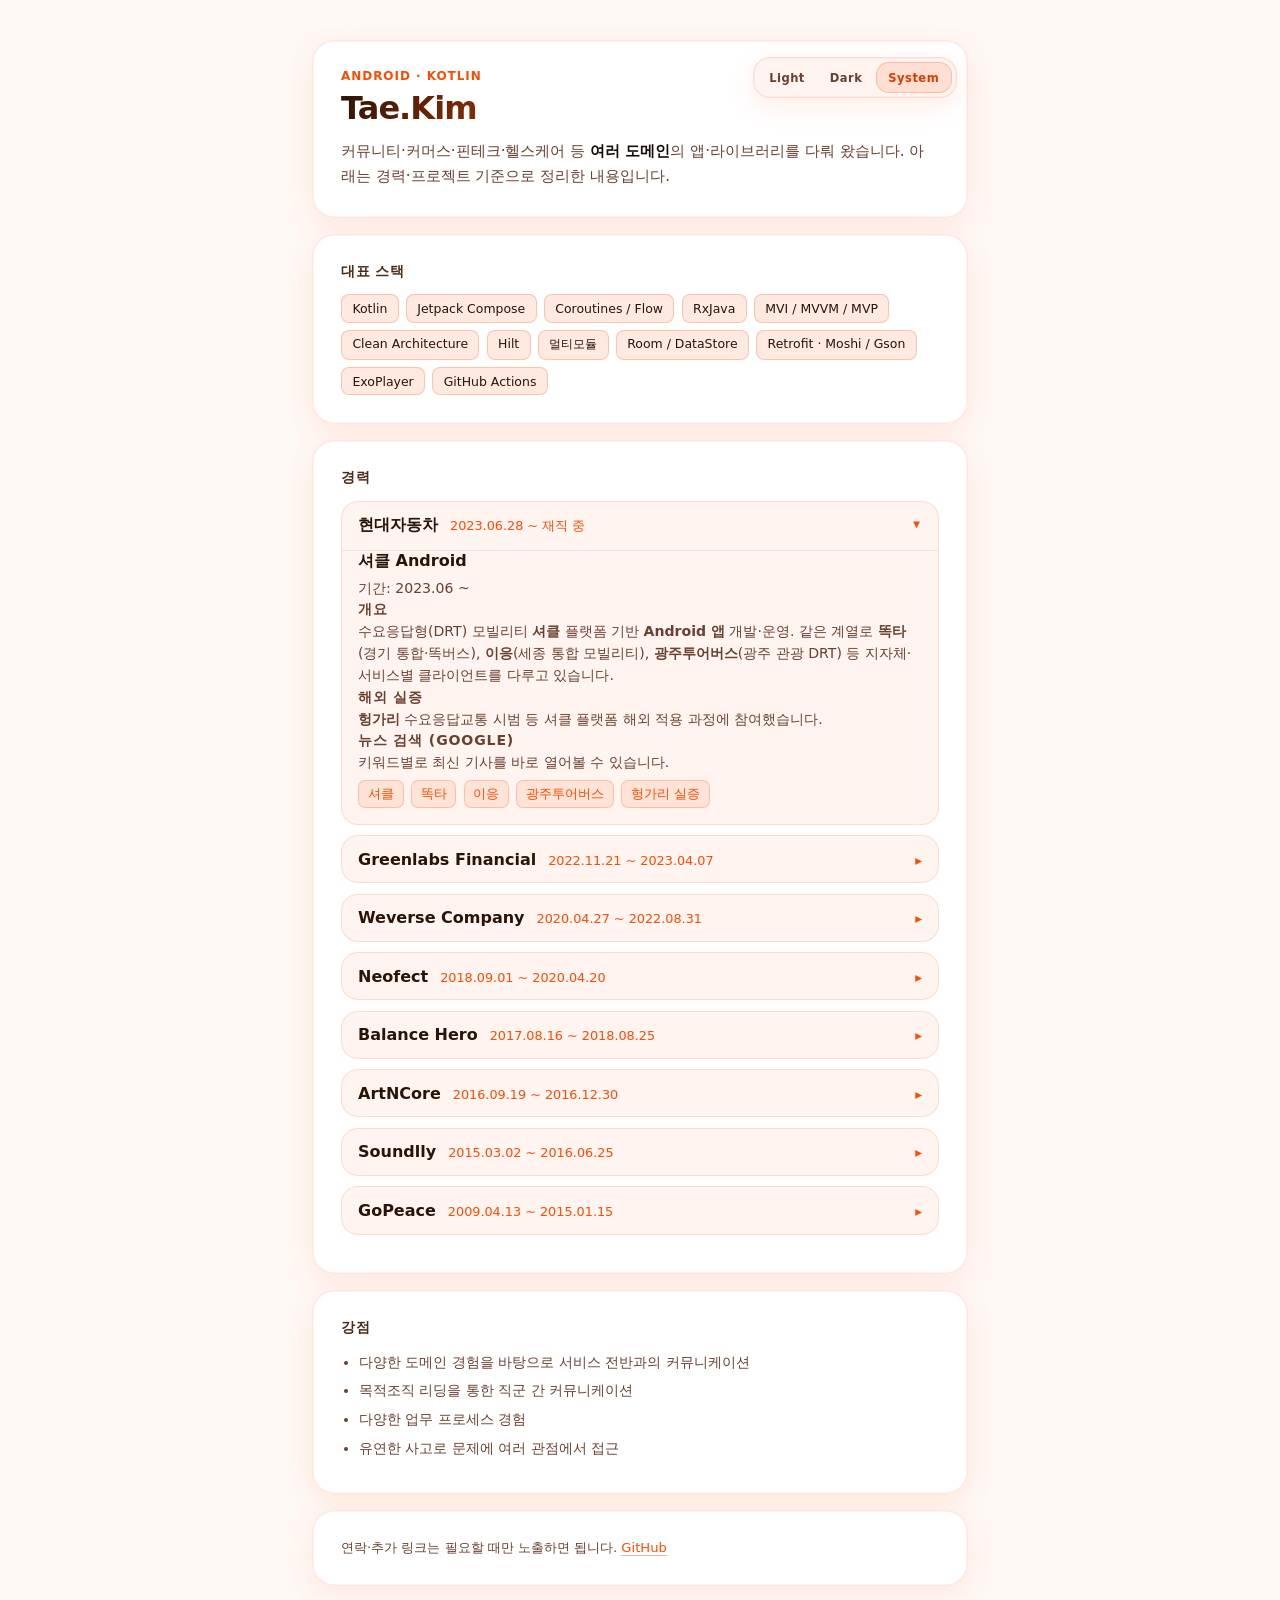
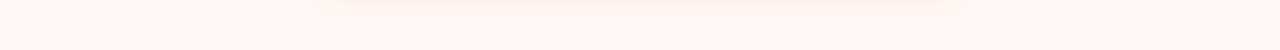
==== commit f2c1de3c: "테마 시스템 개선 및 UI 정리 - 테마 컬러셋을 themes.css로 분리 - Android 테마 추가 (#3DDC84 기반 Material 다크 서피스) - 오렌지 테마를 #f" ====
--- a/index.html
+++ b/index.html
@@ -1,9 +1,10 @@
 <!DOCTYPE html>
-<html lang="ko" data-theme="mist">
+<html lang="ko" data-theme="orange">
 <head>
   <meta charset="utf-8">
   <meta name="viewport" content="width=device-width, initial-scale=1">
   <meta name="color-scheme" content="dark light">
+  <link rel="stylesheet" href="themes.css">
   <title>about · me</title>
   <script>
     (function () {
@@ -26,610 +27,6 @@
     })();
   </script>
   <style>
-    /*
-      팬톤(Pantone®) 공개 색상값 기준 UI 팔레트.
-      Pantone은 Pantone LLC의 등록상표입니다. 화면용으로 sRGB 근사치를 사용합니다.
-      vivid: 19-4052 Classic Blue / 17-3938 Very Peri
-      mist: 17-3938 Very Peri / 11-4201 Cloud Dancer(톤다운) / Cool Gray 계열
-      sage: 18-5841 Kale / 15-0343 Greenery
-      dawn: 13-1023 Peach Fuzz / 19-0303 Jet Black 기반
-      ocean: 19-4540 Dragonfly / 15-5218 Blue Turquoise
-      rose: 16-1546 Living Coral / 13-1520 Rose Quartz
-      orange: 16-1364 Vibrant Orange / 14-0955 Spicy Orange
-      pink: 14-2311 Pink Lavender / 17-3628 Amethyst Orchid
-      pastel: 13-0822 Sunlight / 12-5403 Iced Aqua / 15-3620 Lavendula
-    */
-    html[data-theme="vivid"] {
-      --bg1: #0a2740;
-      --bg2: #0c3050;
-      --bg3: #0a2842;
-      --accent: #6667ab;
-      --accent2: #4db8d6;
-      --text: #f0f4f8;
-      --muted: #9aa8b8;
-      --card: rgba(15, 40, 65, 0.72);
-      --border: rgba(147, 168, 190, 0.22);
-      --title-a: #ffffff;
-      --title-b: #9eb4dc;
-      --title-c: #5ec8e0;
-      --chip-bg: rgba(102, 103, 171, 0.28);
-      --chip-border: rgba(102, 103, 171, 0.45);
-      --company-bg: rgba(8, 28, 48, 0.55);
-      --hairline: rgba(147, 168, 190, 0.14);
-      --dash: rgba(147, 168, 190, 0.22);
-      --lbl: #b8c8d8;
-      --h3: #e2eaf2;
-      --summary-color: #eef4fa;
-      --heading2: #d0dce8;
-      --emph: #ffffff;
-      --link-under: rgba(77, 184, 214, 0.45);
-      --radius-panel: 1.25rem;
-      --radius-company: 0.85rem;
-      --panel-inset: rgba(255, 255, 255, 0.05);
-      --panel-drop: 0 24px 80px rgba(0, 20, 40, 0.5);
-      --search-bg: rgba(77, 184, 214, 0.15);
-      --search-border: rgba(77, 184, 214, 0.32);
-      --search-hover: rgba(77, 184, 214, 0.25);
-    }
-
-    html[data-theme="mist"] {
-      --bg1: #2e2e3a;
-      --bg2: #363646;
-      --bg3: #30303c;
-      --accent: #8b87c9;
-      --accent2: #7a9ab8;
-      --text: #ececf2;
-      --muted: #9a9aaa;
-      --card: rgba(255, 255, 255, 0.07);
-      --border: rgba(255, 255, 255, 0.1);
-      --title-a: #f6f5fa;
-      --title-b: #b4b0dc;
-      --title-c: #9eb8d4;
-      --chip-bg: rgba(139, 135, 201, 0.22);
-      --chip-border: rgba(255, 255, 255, 0.12);
-      --company-bg: rgba(0, 0, 0, 0.2);
-      --hairline: rgba(255, 255, 255, 0.09);
-      --dash: rgba(255, 255, 255, 0.11);
-      --lbl: #c4c4d4;
-      --h3: #e4e4ee;
-      --summary-color: #ebebf2;
-      --heading2: #d8d8e4;
-      --emph: #e8e6f2;
-      --link-under: rgba(180, 200, 230, 0.38);
-      --radius-panel: 1.35rem;
-      --radius-company: 1rem;
-      --panel-inset: rgba(255, 255, 255, 0.06);
-      --panel-drop: 0 20px 56px rgba(0, 0, 0, 0.35);
-      --search-bg: rgba(122, 154, 184, 0.16);
-      --search-border: rgba(255, 255, 255, 0.12);
-      --search-hover: rgba(122, 154, 184, 0.26);
-    }
-
-    html[data-theme="sage"] {
-      --bg1: #252d26;
-      --bg2: #2d362e;
-      --bg3: #283028;
-      --accent: #7a9f6a;
-      --accent2: #a3b88c;
-      --text: #eef2ee;
-      --muted: #8f9d94;
-      --card: rgba(255, 255, 255, 0.06);
-      --border: rgba(255, 255, 255, 0.09);
-      --title-a: #f4f7f4;
-      --title-b: #a8c97a;
-      --title-c: #b8d4a8;
-      --chip-bg: rgba(122, 159, 106, 0.22);
-      --chip-border: rgba(255, 255, 255, 0.11);
-      --company-bg: rgba(0, 0, 0, 0.18);
-      --hairline: rgba(255, 255, 255, 0.08);
-      --dash: rgba(255, 255, 255, 0.1);
-      --lbl: #bcc9bf;
-      --h3: #e2ebe4;
-      --summary-color: #edf3ee;
-      --heading2: #d5e0d8;
-      --emph: #e8f0ea;
-      --link-under: rgba(163, 184, 140, 0.45);
-      --radius-panel: 1.35rem;
-      --radius-company: 1rem;
-      --panel-inset: rgba(255, 255, 255, 0.05);
-      --panel-drop: 0 20px 52px rgba(0, 0, 0, 0.32);
-      --search-bg: rgba(122, 159, 106, 0.16);
-      --search-border: rgba(255, 255, 255, 0.11);
-      --search-hover: rgba(122, 159, 106, 0.26);
-    }
-
-    html[data-theme="dawn"] {
-      --bg1: #3a2e2a;
-      --bg2: #423630;
-      --bg3: #3a322c;
-      --accent: #d4a58a;
-      --accent2: #c9a090;
-      --text: #f4ece6;
-      --muted: #a89890;
-      --card: rgba(255, 255, 255, 0.07);
-      --border: rgba(255, 255, 255, 0.1);
-      --title-a: #fff8f4;
-      --title-b: #ffbe98;
-      --title-c: #e8a878;
-      --chip-bg: rgba(255, 190, 152, 0.18);
-      --chip-border: rgba(255, 255, 255, 0.12);
-      --company-bg: rgba(0, 0, 0, 0.16);
-      --hairline: rgba(255, 255, 255, 0.08);
-      --dash: rgba(255, 255, 255, 0.1);
-      --lbl: #d0c4bc;
-      --h3: #f0e6e0;
-      --summary-color: #f6ebe4;
-      --heading2: #e4d8d0;
-      --emph: #fff0e8;
-      --link-under: rgba(255, 190, 152, 0.45);
-      --radius-panel: 1.4rem;
-      --radius-company: 1.05rem;
-      --panel-inset: rgba(255, 255, 255, 0.06);
-      --panel-drop: 0 22px 56px rgba(0, 0, 0, 0.28);
-      --search-bg: rgba(255, 190, 152, 0.14);
-      --search-border: rgba(255, 255, 255, 0.12);
-      --search-hover: rgba(255, 190, 152, 0.24);
-    }
-
-    html[data-theme="ocean"] {
-      --bg1: #1a3238;
-      --bg2: #223a42;
-      --bg3: #1e343c;
-      --accent: #3a9bad;
-      --accent2: #6bc4d2;
-      --text: #eef3f6;
-      --muted: #8f9da8;
-      --card: rgba(255, 255, 255, 0.06);
-      --border: rgba(255, 255, 255, 0.1);
-      --title-a: #f4f8fa;
-      --title-b: #5cb0c4;
-      --title-c: #8ad4e0;
-      --chip-bg: rgba(58, 155, 173, 0.22);
-      --chip-border: rgba(255, 255, 255, 0.11);
-      --company-bg: rgba(0, 0, 0, 0.2);
-      --hairline: rgba(255, 255, 255, 0.08);
-      --dash: rgba(255, 255, 255, 0.1);
-      --lbl: #c0cad2;
-      --h3: #e4eaf0;
-      --summary-color: #eef3f7;
-      --heading2: #d8e2ea;
-      --emph: #f0f5f8;
-      --link-under: rgba(107, 196, 210, 0.42);
-      --radius-panel: 1.35rem;
-      --radius-company: 1rem;
-      --panel-inset: rgba(255, 255, 255, 0.055);
-      --panel-drop: 0 20px 54px rgba(0, 0, 0, 0.34);
-      --search-bg: rgba(58, 155, 173, 0.16);
-      --search-border: rgba(255, 255, 255, 0.11);
-      --search-hover: rgba(58, 155, 173, 0.26);
-    }
-
-    html[data-theme="rose"] {
-      --bg1: #3a2a2e;
-      --bg2: #443236;
-      --bg3: #3c2c30;
-      --accent: #e87870;
-      --accent2: #f7cac9;
-      --text: #f8eef2;
-      --muted: #b8a0a8;
-      --card: rgba(255, 255, 255, 0.07);
-      --border: rgba(255, 255, 255, 0.1);
-      --title-a: #fff5f8;
-      --title-b: #ff8a80;
-      --title-c: #f7cac9;
-      --chip-bg: rgba(255, 111, 97, 0.2);
-      --chip-border: rgba(255, 255, 255, 0.12);
-      --company-bg: rgba(0, 0, 0, 0.18);
-      --hairline: rgba(255, 255, 255, 0.08);
-      --dash: rgba(255, 255, 255, 0.1);
-      --lbl: #d4c0c8;
-      --h3: #f2e4ea;
-      --summary-color: #faf0f4;
-      --heading2: #e8d4dc;
-      --emph: #fff0f4;
-      --link-under: rgba(247, 202, 201, 0.5);
-      --radius-panel: 1.4rem;
-      --radius-company: 1.05rem;
-      --panel-inset: rgba(255, 255, 255, 0.06);
-      --panel-drop: 0 22px 56px rgba(0, 0, 0, 0.3);
-      --search-bg: rgba(255, 111, 97, 0.16);
-      --search-border: rgba(255, 255, 255, 0.11);
-      --search-hover: rgba(255, 111, 97, 0.26);
-    }
-
-    html[data-theme="orange"] {
-      --bg1: #3a2818;
-      --bg2: #443020;
-      --bg3: #3c2818;
-      --accent: #e88838;
-      --accent2: #f0a060;
-      --text: #faf4ec;
-      --muted: #b8a090;
-      --card: rgba(255, 255, 255, 0.07);
-      --border: rgba(255, 255, 255, 0.1);
-      --title-a: #fff8f0;
-      --title-b: #f26722;
-      --title-c: #ffb870;
-      --chip-bg: rgba(240, 160, 96, 0.2);
-      --chip-border: rgba(255, 255, 255, 0.12);
-      --company-bg: rgba(0, 0, 0, 0.18);
-      --hairline: rgba(255, 255, 255, 0.08);
-      --dash: rgba(255, 255, 255, 0.1);
-      --lbl: #dcc8b8;
-      --h3: #f5ebe0;
-      --summary-color: #faf4ec;
-      --heading2: #ecd8c8;
-      --emph: #fff4e8;
-      --link-under: rgba(242, 103, 34, 0.45);
-      --radius-panel: 1.4rem;
-      --radius-company: 1.05rem;
-      --panel-inset: rgba(255, 255, 255, 0.055);
-      --panel-drop: 0 22px 56px rgba(0, 0, 0, 0.28);
-      --search-bg: rgba(232, 136, 56, 0.16);
-      --search-border: rgba(255, 255, 255, 0.11);
-      --search-hover: rgba(232, 136, 56, 0.26);
-    }
-
-    html[data-theme="pink"] {
-      --bg1: #342a36;
-      --bg2: #3c3240;
-      --bg3: #362e3a;
-      --accent: #d4b5dc;
-      --accent2: #b565c8;
-      --text: #fdf4fa;
-      --muted: #b8a0b8;
-      --card: rgba(255, 255, 255, 0.07);
-      --border: rgba(255, 255, 255, 0.1);
-      --title-a: #fff8fc;
-      --title-b: #e8b8e8;
-      --title-c: #d4b5dc;
-      --chip-bg: rgba(212, 181, 220, 0.22);
-      --chip-border: rgba(255, 255, 255, 0.12);
-      --company-bg: rgba(0, 0, 0, 0.18);
-      --hairline: rgba(255, 255, 255, 0.08);
-      --dash: rgba(255, 255, 255, 0.1);
-      --lbl: #dcc8dc;
-      --h3: #f8ecf4;
-      --summary-color: #fdf4fa;
-      --heading2: #ecd8ec;
-      --emph: #fff0f8;
-      --link-under: rgba(212, 181, 220, 0.48);
-      --radius-panel: 1.45rem;
-      --radius-company: 1.08rem;
-      --panel-inset: rgba(255, 255, 255, 0.06);
-      --panel-drop: 0 22px 58px rgba(0, 0, 0, 0.32);
-      --search-bg: rgba(212, 181, 220, 0.16);
-      --search-border: rgba(255, 255, 255, 0.11);
-      --search-hover: rgba(212, 181, 220, 0.26);
-    }
-
-    html[data-theme="pastel"] {
-      --bg1: #2e3438;
-      --bg2: #363c42;
-      --bg3: #30363c;
-      --accent: #c8d8e8;
-      --accent2: #b8e0d8;
-      --text: #f2f4f7;
-      --muted: #9ca8b4;
-      --card: rgba(255, 255, 255, 0.07);
-      --border: rgba(255, 255, 255, 0.11);
-      --title-a: #faf8ff;
-      --title-b: #f9e07f;
-      --title-c: #c4b5dc;
-      --chip-bg: rgba(200, 216, 232, 0.2);
-      --chip-border: rgba(255, 255, 255, 0.12);
-      --company-bg: rgba(0, 0, 0, 0.16);
-      --hairline: rgba(255, 255, 255, 0.09);
-      --dash: rgba(255, 255, 255, 0.11);
-      --lbl: #c8d0dc;
-      --h3: #eef2f6;
-      --summary-color: #f4f6f8;
-      --heading2: #dce4ec;
-      --emph: #fafcff;
-      --link-under: rgba(184, 224, 216, 0.42);
-      --radius-panel: 1.45rem;
-      --radius-company: 1.1rem;
-      --panel-inset: rgba(255, 255, 255, 0.07);
-      --panel-drop: 0 20px 52px rgba(0, 0, 0, 0.28);
-      --search-bg: rgba(200, 216, 232, 0.14);
-      --search-border: rgba(255, 255, 255, 0.12);
-      --search-hover: rgba(200, 216, 232, 0.24);
-    }
-
-    html {
-      color-scheme: dark light;
-    }
-    html[data-appearance="dark"] {
-      color-scheme: dark;
-    }
-    html[data-appearance="light"] {
-      color-scheme: light;
-    }
-
-    /* 라이트: 시스템 밝기 또는 “항상 밝음”일 때 (팬톤 톤 유지) */
-    html[data-appearance="light"][data-theme="vivid"] {
-      --bg1: #e4edf6;
-      --bg2: #dce8f4;
-      --bg3: #e8f0f8;
-      --accent: #4a5088;
-      --accent2: #007799;
-      --text: #0f1a28;
-      --muted: #4a5c70;
-      --card: rgba(255, 255, 255, 0.94);
-      --border: rgba(15, 40, 65, 0.1);
-      --title-a: #0f1a28;
-      --title-b: #4a5088;
-      --title-c: #0088aa;
-      --chip-bg: rgba(80, 88, 140, 0.12);
-      --chip-border: rgba(80, 88, 140, 0.22);
-      --company-bg: rgba(15, 76, 120, 0.06);
-      --hairline: rgba(0, 0, 0, 0.08);
-      --dash: rgba(0, 0, 0, 0.1);
-      --lbl: #4a5c70;
-      --h3: #1a2838;
-      --summary-color: #1a2838;
-      --heading2: #3a4a5c;
-      --emph: #0f1a28;
-      --link-under: rgba(0, 119, 153, 0.35);
-      --panel-inset: rgba(0, 0, 0, 0.04);
-      --panel-drop: 0 8px 28px rgba(15, 40, 65, 0.1);
-      --search-bg: rgba(0, 119, 153, 0.1);
-      --search-border: rgba(0, 119, 153, 0.22);
-      --search-hover: rgba(0, 119, 153, 0.16);
-    }
-
-    html[data-appearance="light"][data-theme="mist"] {
-      --bg1: #f0f0f5;
-      --bg2: #f4f4f8;
-      --bg3: #ececf4;
-      --accent: #5a5690;
-      --accent2: #3a6080;
-      --text: #1e1e28;
-      --muted: #5c5c70;
-      --card: rgba(255, 255, 255, 0.95);
-      --border: rgba(0, 0, 0, 0.08);
-      --title-a: #1e1e28;
-      --title-b: #5a5690;
-      --title-c: #3a6080;
-      --chip-bg: rgba(90, 86, 144, 0.12);
-      --chip-border: rgba(90, 86, 144, 0.22);
-      --company-bg: rgba(0, 0, 0, 0.04);
-      --hairline: rgba(0, 0, 0, 0.07);
-      --dash: rgba(0, 0, 0, 0.09);
-      --lbl: #5c5c70;
-      --h3: #2a2a38;
-      --summary-color: #2a2a38;
-      --heading2: #4a4a58;
-      --emph: #1e1e28;
-      --link-under: rgba(58, 96, 128, 0.35);
-      --panel-inset: rgba(0, 0, 0, 0.03);
-      --panel-drop: 0 8px 28px rgba(0, 0, 0, 0.08);
-      --search-bg: rgba(58, 96, 128, 0.1);
-      --search-border: rgba(58, 96, 128, 0.22);
-      --search-hover: rgba(58, 96, 128, 0.16);
-    }
-
-    html[data-appearance="light"][data-theme="sage"] {
-      --bg1: #eef4ee;
-      --bg2: #f2f6f2;
-      --bg3: #eaf2ea;
-      --accent: #4a6c3e;
-      --accent2: #5a8048;
-      --text: #1a241a;
-      --muted: #4a5c4e;
-      --card: rgba(255, 255, 255, 0.95);
-      --border: rgba(0, 0, 0, 0.08);
-      --title-a: #1a241a;
-      --title-b: #5a8048;
-      --title-c: #6a9458;
-      --chip-bg: rgba(74, 108, 62, 0.12);
-      --chip-border: rgba(74, 108, 62, 0.22);
-      --company-bg: rgba(40, 80, 40, 0.06);
-      --hairline: rgba(0, 0, 0, 0.07);
-      --dash: rgba(0, 0, 0, 0.09);
-      --lbl: #4a5c4e;
-      --h3: #243024;
-      --summary-color: #243024;
-      --heading2: #3a4c40;
-      --emph: #1a241a;
-      --link-under: rgba(90, 128, 72, 0.38);
-      --panel-inset: rgba(0, 0, 0, 0.03);
-      --panel-drop: 0 8px 28px rgba(40, 60, 40, 0.08);
-      --search-bg: rgba(74, 108, 62, 0.1);
-      --search-border: rgba(74, 108, 62, 0.22);
-      --search-hover: rgba(74, 108, 62, 0.16);
-    }
-
-    html[data-appearance="light"][data-theme="dawn"] {
-      --bg1: #fff8f4;
-      --bg2: #fff5f0;
-      --bg3: #ffefe8;
-      --accent: #a06040;
-      --accent2: #884830;
-      --text: #3a2e2a;
-      --muted: #6a5850;
-      --card: rgba(255, 255, 255, 0.95);
-      --border: rgba(58, 46, 42, 0.1);
-      --title-a: #3a2e2a;
-      --title-b: #c05820;
-      --title-c: #e88850;
-      --chip-bg: rgba(255, 190, 152, 0.35);
-      --chip-border: rgba(200, 100, 60, 0.2);
-      --company-bg: rgba(255, 160, 120, 0.08);
-      --hairline: rgba(0, 0, 0, 0.07);
-      --dash: rgba(0, 0, 0, 0.09);
-      --lbl: #6a5850;
-      --h3: #3a2e2a;
-      --summary-color: #3a2e2a;
-      --heading2: #5a4840;
-      --emph: #2a201c;
-      --link-under: rgba(192, 88, 32, 0.35);
-      --panel-inset: rgba(0, 0, 0, 0.03);
-      --panel-drop: 0 8px 28px rgba(120, 80, 60, 0.1);
-      --search-bg: rgba(255, 160, 120, 0.2);
-      --search-border: rgba(200, 100, 60, 0.22);
-      --search-hover: rgba(255, 160, 120, 0.32);
-    }
-
-    html[data-appearance="light"][data-theme="ocean"] {
-      --bg1: #e8f4f6;
-      --bg2: #eef6f8;
-      --bg3: #e4f0f4;
-      --accent: #1a7080;
-      --accent2: #2a8a9a;
-      --text: #1a3238;
-      --muted: #4a6068;
-      --card: rgba(255, 255, 255, 0.95);
-      --border: rgba(0, 80, 100, 0.1);
-      --title-a: #1a3238;
-      --title-b: #1a7080;
-      --title-c: #2a9ab0;
-      --chip-bg: rgba(26, 112, 128, 0.12);
-      --chip-border: rgba(26, 112, 128, 0.22);
-      --company-bg: rgba(0, 100, 120, 0.06);
-      --hairline: rgba(0, 0, 0, 0.07);
-      --dash: rgba(0, 0, 0, 0.09);
-      --lbl: #4a6068;
-      --h3: #223a42;
-      --summary-color: #223a42;
-      --heading2: #3a5860;
-      --emph: #1a3238;
-      --link-under: rgba(42, 154, 176, 0.38);
-      --panel-inset: rgba(0, 0, 0, 0.03);
-      --panel-drop: 0 8px 28px rgba(0, 80, 100, 0.1);
-      --search-bg: rgba(26, 112, 128, 0.1);
-      --search-border: rgba(26, 112, 128, 0.22);
-      --search-hover: rgba(26, 112, 128, 0.16);
-    }
-
-    html[data-appearance="light"][data-theme="rose"] {
-      --bg1: #fff5f6;
-      --bg2: #fff0f2;
-      --bg3: #ffe8ec;
-      --accent: #c03838;
-      --accent2: #a02840;
-      --text: #3a2a2e;
-      --muted: #6a5058;
-      --card: rgba(255, 255, 255, 0.95);
-      --border: rgba(160, 40, 60, 0.12);
-      --title-a: #3a2a2e;
-      --title-b: #c03838;
-      --title-c: #e06070;
-      --chip-bg: rgba(255, 111, 97, 0.15);
-      --chip-border: rgba(200, 60, 70, 0.22);
-      --company-bg: rgba(255, 180, 180, 0.12);
-      --hairline: rgba(0, 0, 0, 0.07);
-      --dash: rgba(0, 0, 0, 0.09);
-      --lbl: #6a5058;
-      --h3: #3a2a2e;
-      --summary-color: #3a2a2e;
-      --heading2: #5a4048;
-      --emph: #2a1a20;
-      --link-under: rgba(192, 56, 56, 0.35);
-      --panel-inset: rgba(0, 0, 0, 0.03);
-      --panel-drop: 0 8px 28px rgba(160, 60, 70, 0.1);
-      --search-bg: rgba(255, 111, 97, 0.12);
-      --search-border: rgba(200, 60, 70, 0.22);
-      --search-hover: rgba(255, 111, 97, 0.22);
-    }
-
-    html[data-appearance="light"][data-theme="orange"] {
-      --bg1: #fffaf5;
-      --bg2: #fff6ee;
-      --bg3: #ffefe4;
-      --accent: #c05010;
-      --accent2: #a84008;
-      --text: #3a2818;
-      --muted: #6a5848;
-      --card: rgba(255, 255, 255, 0.95);
-      --border: rgba(200, 100, 20, 0.12);
-      --title-a: #3a2818;
-      --title-b: #d04000;
-      --title-c: #e07020;
-      --chip-bg: rgba(240, 160, 96, 0.22);
-      --chip-border: rgba(200, 100, 20, 0.22);
-      --company-bg: rgba(255, 200, 140, 0.15);
-      --hairline: rgba(0, 0, 0, 0.07);
-      --dash: rgba(0, 0, 0, 0.09);
-      --lbl: #6a5848;
-      --h3: #3a2818;
-      --summary-color: #3a2818;
-      --heading2: #5a4838;
-      --emph: #281810;
-      --link-under: rgba(208, 64, 0, 0.35);
-      --panel-inset: rgba(0, 0, 0, 0.03);
-      --panel-drop: 0 8px 28px rgba(200, 100, 20, 0.1);
-      --search-bg: rgba(240, 160, 96, 0.18);
-      --search-border: rgba(200, 100, 20, 0.22);
-      --search-hover: rgba(240, 160, 96, 0.28);
-    }
-
-    html[data-appearance="light"][data-theme="pink"] {
-      --bg1: #faf6fc;
-      --bg2: #f8f2fa;
-      --bg3: #f4ecf8;
-      --accent: #7040a0;
-      --accent2: #582888;
-      --text: #342a36;
-      --muted: #5a4860;
-      --card: rgba(255, 255, 255, 0.95);
-      --border: rgba(100, 40, 120, 0.12);
-      --title-a: #342a36;
-      --title-b: #8840a8;
-      --title-c: #a070c0;
-      --chip-bg: rgba(112, 64, 160, 0.12);
-      --chip-border: rgba(112, 64, 160, 0.22);
-      --company-bg: rgba(200, 160, 220, 0.12);
-      --hairline: rgba(0, 0, 0, 0.07);
-      --dash: rgba(0, 0, 0, 0.09);
-      --lbl: #5a4860;
-      --h3: #342a36;
-      --summary-color: #342a36;
-      --heading2: #504058;
-      --emph: #241828;
-      --link-under: rgba(112, 64, 160, 0.35);
-      --panel-inset: rgba(0, 0, 0, 0.03);
-      --panel-drop: 0 8px 28px rgba(100, 40, 120, 0.08);
-      --search-bg: rgba(112, 64, 160, 0.1);
-      --search-border: rgba(112, 64, 160, 0.22);
-      --search-hover: rgba(112, 64, 160, 0.16);
-    }
-
-    html[data-appearance="light"][data-theme="pastel"] {
-      --bg1: #f6f8fa;
-      --bg2: #f8fafc;
-      --bg3: #f0f4f6;
-      --accent: #406880;
-      --accent2: #2a7868;
-      --text: #2e3438;
-      --muted: #5a646c;
-      --card: rgba(255, 255, 255, 0.95);
-      --border: rgba(0, 0, 0, 0.08);
-      --title-a: #2e3438;
-      --title-b: #b08020;
-      --title-c: #6060a0;
-      --chip-bg: rgba(100, 130, 160, 0.12);
-      --chip-border: rgba(100, 130, 160, 0.22);
-      --company-bg: rgba(180, 200, 220, 0.15);
-      --hairline: rgba(0, 0, 0, 0.07);
-      --dash: rgba(0, 0, 0, 0.09);
-      --lbl: #5a646c;
-      --h3: #2e3438;
-      --summary-color: #2e3438;
-      --heading2: #4a545c;
-      --emph: #1c2024;
-      --link-under: rgba(42, 120, 104, 0.35);
-      --panel-inset: rgba(0, 0, 0, 0.03);
-      --panel-drop: 0 8px 28px rgba(0, 0, 0, 0.08);
-      --search-bg: rgba(100, 130, 160, 0.1);
-      --search-border: rgba(100, 130, 160, 0.22);
-      --search-hover: rgba(100, 130, 160, 0.16);
-    }
-
-    html[data-appearance="light"] .theme-picker select:focus {
-      box-shadow: 0 0 0 2px rgba(0, 0, 0, 0.08);
-    }
-
     * { box-sizing: border-box; }
     body {
       margin: 0;
@@ -896,69 +293,41 @@
       font-weight: 700;
       letter-spacing: 0.14em;
       text-transform: uppercase;
-      color: var(--text);
-      opacity: 0.5;
-      text-shadow: 0 1px 2px rgba(0, 0, 0, 0.25);
-    }
-    html[data-appearance="light"] .appearance-glass__caption {
-      text-shadow: 0 1px 0 rgba(255, 255, 255, 0.8);
+      color: var(--muted);
     }
     .appearance-glass {
       display: flex;
-      padding: 5px;
-      gap: 3px;
-      border-radius: 100px;
-      background: linear-gradient(
-        165deg,
-        rgba(255, 255, 255, 0.34) 0%,
-        rgba(255, 255, 255, 0.08) 42%,
-        rgba(255, 255, 255, 0.05) 100%
-      );
-      backdrop-filter: blur(36px) saturate(190%);
-      -webkit-backdrop-filter: blur(36px) saturate(190%);
-      border: 1px solid rgba(255, 255, 255, 0.32);
+      padding: 4px;
+      gap: 2px;
+      border-radius: var(--radius-company);
+      background: var(--company-bg);
+      backdrop-filter: blur(12px);
+      -webkit-backdrop-filter: blur(12px);
+      border: 1px solid var(--border);
       box-shadow:
-        0 10px 40px rgba(0, 0, 0, 0.22),
-        0 2px 12px rgba(0, 0, 0, 0.12),
-        inset 0 1px 1px rgba(255, 255, 255, 0.55),
-        inset 0 -1px 1px rgba(0, 0, 0, 0.08);
-    }
-    html[data-appearance="light"] .appearance-glass {
-      background: linear-gradient(
-        165deg,
-        rgba(255, 255, 255, 0.75) 0%,
-        rgba(255, 255, 255, 0.45) 50%,
-        rgba(255, 255, 255, 0.35) 100%
-      );
-      border-color: rgba(0, 0, 0, 0.08);
-      box-shadow:
-        0 10px 36px rgba(0, 0, 0, 0.1),
-        0 2px 8px rgba(0, 0, 0, 0.06),
-        inset 0 1px 1px rgba(255, 255, 255, 0.9),
-        inset 0 -1px 1px rgba(0, 0, 0, 0.04);
+        0 0 0 1px var(--panel-inset) inset,
+        var(--panel-drop);
     }
     .appearance-glass__seg {
       flex: 0 1 auto;
       min-width: 3.1rem;
       padding: 0.48rem 0.72rem;
       border: none;
-      border-radius: 100px;
+      border-radius: calc(var(--radius-company) - 4px);
       font: inherit;
       font-size: 0.72rem;
       font-weight: 600;
       letter-spacing: 0.04em;
-      color: var(--text);
-      opacity: 0.55;
+      color: var(--muted);
       background: transparent;
       cursor: pointer;
       transition:
-        opacity 0.2s ease,
-        background 0.28s ease,
-        box-shadow 0.28s ease,
+        color 0.2s ease,
+        background 0.22s ease,
         transform 0.12s ease;
     }
     .appearance-glass__seg:hover {
-      opacity: 0.88;
+      color: var(--accent2);
     }
     .appearance-glass__seg:active {
       transform: scale(0.97);
@@ -968,26 +337,9 @@
       outline-offset: 3px;
     }
     .appearance-glass__seg[aria-checked="true"] {
-      opacity: 1;
-      background: linear-gradient(
-        180deg,
-        rgba(255, 255, 255, 0.52) 0%,
-        rgba(255, 255, 255, 0.16) 100%
-      );
-      box-shadow:
-        0 3px 14px rgba(0, 0, 0, 0.14),
-        inset 0 1px 1px rgba(255, 255, 255, 0.75),
-        inset 0 -1px 1px rgba(0, 0, 0, 0.06);
-    }
-    html[data-appearance="light"] .appearance-glass__seg[aria-checked="true"] {
-      background: linear-gradient(
-        180deg,
-        rgba(255, 255, 255, 0.95) 0%,
-        rgba(255, 255, 255, 0.65) 100%
-      );
-      box-shadow:
-        0 2px 10px rgba(0, 0, 0, 0.08),
-        inset 0 1px 1px rgba(255, 255, 255, 1);
+      color: var(--accent);
+      background: var(--chip-bg);
+      border: 1px solid var(--chip-border);
     }
     @media (prefers-reduced-motion: reduce) {
       .appearance-glass__seg {
@@ -1028,29 +380,30 @@
   </style>
 </head>
 <body>
-  <div class="appearance-glass-wrap">
-    <span class="appearance-glass__caption" id="appearance-glass-label">테마</span>
-    <div
-      class="appearance-glass"
-      role="radiogroup"
-      aria-labelledby="appearance-glass-label"
-    >
-      <button type="button" class="appearance-glass__seg" role="radio" data-appearance-set="light" aria-checked="false">
-        Light
-      </button>
-      <button type="button" class="appearance-glass__seg" role="radio" data-appearance-set="dark" aria-checked="false">
-        Dark
-      </button>
-      <button type="button" class="appearance-glass__seg" role="radio" data-appearance-set="system" aria-checked="false">
-        System
-      </button>
-    </div>
-  </div>
+  
 
   <div class="page">
     <header class="panel">
       <div class="header-top">
         <p class="eyebrow">Android · Kotlin</p>
+        <div class="appearance-glass-wrap">
+          <span class="appearance-glass__caption" id="appearance-glass-label"></span>
+          <div
+            class="appearance-glass"
+            role="radiogroup"
+            aria-labelledby="appearance-glass-label"
+          >
+            <button type="button" class="appearance-glass__seg" role="radio" data-appearance-set="light" aria-checked="false">
+              Light
+            </button>
+            <button type="button" class="appearance-glass__seg" role="radio" data-appearance-set="dark" aria-checked="false">
+              Dark
+            </button>
+            <button type="button" class="appearance-glass__seg" role="radio" data-appearance-set="system" aria-checked="true">
+              System
+            </button>
+          </div>
+        </div>
         <div class="pickers">
           <div class="theme-picker">
             <label for="theme-select">화면 테마</label>
@@ -1064,14 +417,12 @@
               <option value="pink">핑크 라벤더 14-2311</option>
               <option value="pastel">선라이트 / 아이스 아쿠아 / 라벤듈라</option>
               <option value="vivid">클래식 블루 19-4052</option>
+              <option value="android">Android · #3DDC84</option>
             </select>
           </div>
         </div>
       </div>
-      <p id="theme-hint" class="hint theme-hint">
-        팔레트는 Pantone® 색상의 sRGB 근사치입니다. 우상단 <strong>테마</strong>는 Light / Dark / System(기본)이며, System일 때 <code>prefers-color-scheme</code>을 따릅니다. 설정은 이 브라우저에만 저장됩니다.
-      </p>
-      <h1>소개</h1>
+      <h1>Tae.Kim</h1>
       <p class="lead">
         커뮤니티·커머스·핀테크·헬스케어 등 <strong class="lead-strong">여러 도메인</strong>의 앱·라이브러리를 다뤄 왔습니다.
         아래는 경력·프로젝트 기준으로 정리한 내용입니다.
@@ -1343,7 +694,7 @@
     (function () {
       var themeKey = "about-theme";
       var appearanceKey = "about-appearance";
-      var allowed = ["mist", "sage", "dawn", "ocean", "rose", "orange", "pink", "pastel", "vivid"];
+      var allowed = ["mist", "sage", "dawn", "ocean", "rose", "orange", "pink", "pastel", "vivid", "android"];
       var root = document.documentElement;
       var themeSelect = document.getElementById("theme-select");
       var appearanceGlass = document.querySelector(".appearance-glass");
@@ -1387,7 +738,7 @@
         savedTheme = localStorage.getItem(themeKey);
       } catch (e) {}
       applyTheme(
-        savedTheme && allowed.indexOf(savedTheme) !== -1 ? savedTheme : root.getAttribute("data-theme") || "mist"
+        savedTheme && allowed.indexOf(savedTheme) !== -1 ? savedTheme : root.getAttribute("data-theme") || "orange"
       );
       applyAppearance();
 
@@ -1414,6 +765,14 @@
           applyAppearance();
         });
       }
+
+      var isLocal = location.hostname === "localhost" || location.hostname === "127.0.0.1" || location.hostname === "";
+      if (!isLocal) {
+        var picker = document.querySelector(".theme-picker");
+        var hint = document.getElementById("theme-hint");
+        if (picker) picker.style.display = "none";
+        if (hint) hint.style.display = "none";
+      }
     })();
   </script>
 </body>
--- a/themes.css
+++ b/themes.css
@@ -0,0 +1,670 @@
+/*
+  팬톤(Pantone®) 공개 색상값 기준 UI 팔레트.
+  Pantone은 Pantone LLC의 등록상표입니다. 화면용으로 sRGB 근사치를 사용합니다.
+  vivid: 19-4052 Classic Blue / 17-3938 Very Peri
+  mist: 17-3938 Very Peri / 11-4201 Cloud Dancer(톤다운) / Cool Gray 계열
+  sage: 18-5841 Kale / 15-0343 Greenery
+  dawn: 13-1023 Peach Fuzz / 19-0303 Jet Black 기반
+  ocean: 19-4540 Dragonfly / 15-5218 Blue Turquoise
+  rose: 16-1546 Living Coral / 13-1520 Rose Quartz
+  orange: 16-1364 Vibrant Orange / 14-0955 Spicy Orange
+  pink: 14-2311 Pink Lavender / 17-3628 Amethyst Orchid
+  pastel: 13-0822 Sunlight / 12-5403 Iced Aqua / 15-3620 Lavendula
+  android: Android #3DDC84
+*/
+html[data-theme="vivid"] {
+  --bg1: #0a2740;
+  --bg2: #0c3050;
+  --bg3: #0a2842;
+  --accent: #6667ab;
+  --accent2: #4db8d6;
+  --text: #f0f4f8;
+  --muted: #9aa8b8;
+  --card: rgba(15, 40, 65, 0.72);
+  --border: rgba(147, 168, 190, 0.22);
+  --title-a: #ffffff;
+  --title-b: #9eb4dc;
+  --title-c: #5ec8e0;
+  --chip-bg: rgba(102, 103, 171, 0.28);
+  --chip-border: rgba(102, 103, 171, 0.45);
+  --company-bg: rgba(8, 28, 48, 0.55);
+  --hairline: rgba(147, 168, 190, 0.14);
+  --dash: rgba(147, 168, 190, 0.22);
+  --lbl: #b8c8d8;
+  --h3: #e2eaf2;
+  --summary-color: #eef4fa;
+  --heading2: #d0dce8;
+  --emph: #ffffff;
+  --link-under: rgba(77, 184, 214, 0.45);
+  --radius-panel: 1.25rem;
+  --radius-company: 0.85rem;
+  --panel-inset: rgba(255, 255, 255, 0.05);
+  --panel-drop: 0 24px 80px rgba(0, 20, 40, 0.5);
+  --search-bg: rgba(77, 184, 214, 0.15);
+  --search-border: rgba(77, 184, 214, 0.32);
+  --search-hover: rgba(77, 184, 214, 0.25);
+}
+
+html[data-theme="mist"] {
+  --bg1: #2e2e3a;
+  --bg2: #363646;
+  --bg3: #30303c;
+  --accent: #8b87c9;
+  --accent2: #7a9ab8;
+  --text: #ececf2;
+  --muted: #9a9aaa;
+  --card: rgba(255, 255, 255, 0.07);
+  --border: rgba(255, 255, 255, 0.1);
+  --title-a: #f6f5fa;
+  --title-b: #b4b0dc;
+  --title-c: #9eb8d4;
+  --chip-bg: rgba(139, 135, 201, 0.22);
+  --chip-border: rgba(255, 255, 255, 0.12);
+  --company-bg: rgba(0, 0, 0, 0.2);
+  --hairline: rgba(255, 255, 255, 0.09);
+  --dash: rgba(255, 255, 255, 0.11);
+  --lbl: #c4c4d4;
+  --h3: #e4e4ee;
+  --summary-color: #ebebf2;
+  --heading2: #d8d8e4;
+  --emph: #e8e6f2;
+  --link-under: rgba(180, 200, 230, 0.38);
+  --radius-panel: 1.35rem;
+  --radius-company: 1rem;
+  --panel-inset: rgba(255, 255, 255, 0.06);
+  --panel-drop: 0 20px 56px rgba(0, 0, 0, 0.35);
+  --search-bg: rgba(122, 154, 184, 0.16);
+  --search-border: rgba(255, 255, 255, 0.12);
+  --search-hover: rgba(122, 154, 184, 0.26);
+}
+
+html[data-theme="sage"] {
+  --bg1: #252d26;
+  --bg2: #2d362e;
+  --bg3: #283028;
+  --accent: #7a9f6a;
+  --accent2: #a3b88c;
+  --text: #eef2ee;
+  --muted: #8f9d94;
+  --card: rgba(255, 255, 255, 0.06);
+  --border: rgba(255, 255, 255, 0.09);
+  --title-a: #f4f7f4;
+  --title-b: #a8c97a;
+  --title-c: #b8d4a8;
+  --chip-bg: rgba(122, 159, 106, 0.22);
+  --chip-border: rgba(255, 255, 255, 0.11);
+  --company-bg: rgba(0, 0, 0, 0.18);
+  --hairline: rgba(255, 255, 255, 0.08);
+  --dash: rgba(255, 255, 255, 0.1);
+  --lbl: #bcc9bf;
+  --h3: #e2ebe4;
+  --summary-color: #edf3ee;
+  --heading2: #d5e0d8;
+  --emph: #e8f0ea;
+  --link-under: rgba(163, 184, 140, 0.45);
+  --radius-panel: 1.35rem;
+  --radius-company: 1rem;
+  --panel-inset: rgba(255, 255, 255, 0.05);
+  --panel-drop: 0 20px 52px rgba(0, 0, 0, 0.32);
+  --search-bg: rgba(122, 159, 106, 0.16);
+  --search-border: rgba(255, 255, 255, 0.11);
+  --search-hover: rgba(122, 159, 106, 0.26);
+}
+
+html[data-theme="dawn"] {
+  --bg1: #3a2e2a;
+  --bg2: #423630;
+  --bg3: #3a322c;
+  --accent: #d4a58a;
+  --accent2: #c9a090;
+  --text: #f4ece6;
+  --muted: #a89890;
+  --card: rgba(255, 255, 255, 0.07);
+  --border: rgba(255, 255, 255, 0.1);
+  --title-a: #fff8f4;
+  --title-b: #ffbe98;
+  --title-c: #e8a878;
+  --chip-bg: rgba(255, 190, 152, 0.18);
+  --chip-border: rgba(255, 255, 255, 0.12);
+  --company-bg: rgba(0, 0, 0, 0.16);
+  --hairline: rgba(255, 255, 255, 0.08);
+  --dash: rgba(255, 255, 255, 0.1);
+  --lbl: #d0c4bc;
+  --h3: #f0e6e0;
+  --summary-color: #f6ebe4;
+  --heading2: #e4d8d0;
+  --emph: #fff0e8;
+  --link-under: rgba(255, 190, 152, 0.45);
+  --radius-panel: 1.4rem;
+  --radius-company: 1.05rem;
+  --panel-inset: rgba(255, 255, 255, 0.06);
+  --panel-drop: 0 22px 56px rgba(0, 0, 0, 0.28);
+  --search-bg: rgba(255, 190, 152, 0.14);
+  --search-border: rgba(255, 255, 255, 0.12);
+  --search-hover: rgba(255, 190, 152, 0.24);
+}
+
+html[data-theme="ocean"] {
+  --bg1: #1a3238;
+  --bg2: #223a42;
+  --bg3: #1e343c;
+  --accent: #3a9bad;
+  --accent2: #6bc4d2;
+  --text: #eef3f6;
+  --muted: #8f9da8;
+  --card: rgba(255, 255, 255, 0.06);
+  --border: rgba(255, 255, 255, 0.1);
+  --title-a: #f4f8fa;
+  --title-b: #5cb0c4;
+  --title-c: #8ad4e0;
+  --chip-bg: rgba(58, 155, 173, 0.22);
+  --chip-border: rgba(255, 255, 255, 0.11);
+  --company-bg: rgba(0, 0, 0, 0.2);
+  --hairline: rgba(255, 255, 255, 0.08);
+  --dash: rgba(255, 255, 255, 0.1);
+  --lbl: #c0cad2;
+  --h3: #e4eaf0;
+  --summary-color: #eef3f7;
+  --heading2: #d8e2ea;
+  --emph: #f0f5f8;
+  --link-under: rgba(107, 196, 210, 0.42);
+  --radius-panel: 1.35rem;
+  --radius-company: 1rem;
+  --panel-inset: rgba(255, 255, 255, 0.055);
+  --panel-drop: 0 20px 54px rgba(0, 0, 0, 0.34);
+  --search-bg: rgba(58, 155, 173, 0.16);
+  --search-border: rgba(255, 255, 255, 0.11);
+  --search-hover: rgba(58, 155, 173, 0.26);
+}
+
+html[data-theme="rose"] {
+  --bg1: #3a2a2e;
+  --bg2: #443236;
+  --bg3: #3c2c30;
+  --accent: #e87870;
+  --accent2: #f7cac9;
+  --text: #f8eef2;
+  --muted: #b8a0a8;
+  --card: rgba(255, 255, 255, 0.07);
+  --border: rgba(255, 255, 255, 0.1);
+  --title-a: #fff5f8;
+  --title-b: #ff8a80;
+  --title-c: #f7cac9;
+  --chip-bg: rgba(255, 111, 97, 0.2);
+  --chip-border: rgba(255, 255, 255, 0.12);
+  --company-bg: rgba(0, 0, 0, 0.18);
+  --hairline: rgba(255, 255, 255, 0.08);
+  --dash: rgba(255, 255, 255, 0.1);
+  --lbl: #d4c0c8;
+  --h3: #f2e4ea;
+  --summary-color: #faf0f4;
+  --heading2: #e8d4dc;
+  --emph: #fff0f4;
+  --link-under: rgba(247, 202, 201, 0.5);
+  --radius-panel: 1.4rem;
+  --radius-company: 1.05rem;
+  --panel-inset: rgba(255, 255, 255, 0.06);
+  --panel-drop: 0 22px 56px rgba(0, 0, 0, 0.3);
+  --search-bg: rgba(255, 111, 97, 0.16);
+  --search-border: rgba(255, 255, 255, 0.11);
+  --search-hover: rgba(255, 111, 97, 0.26);
+}
+
+html[data-theme="orange"] {
+  --bg1: #1e1008;
+  --bg2: #281608;
+  --bg3: #221208;
+  --accent: #fc4c02;
+  --accent2: #ff7a3a;
+  --text: #fff4ec;
+  --muted: #c09880;
+  --card: rgba(255, 255, 255, 0.07);
+  --border: rgba(255, 255, 255, 0.1);
+  --title-a: #fff8f2;
+  --title-b: #fc4c02;
+  --title-c: #ff7a3a;
+  --chip-bg: rgba(252, 76, 2, 0.2);
+  --chip-border: rgba(252, 76, 2, 0.35);
+  --company-bg: rgba(0, 0, 0, 0.22);
+  --hairline: rgba(255, 255, 255, 0.08);
+  --dash: rgba(255, 255, 255, 0.1);
+  --lbl: #e0c0a8;
+  --h3: #f8e8da;
+  --summary-color: #fff4ec;
+  --heading2: #f0d4bc;
+  --emph: #fff8f2;
+  --link-under: rgba(252, 76, 2, 0.5);
+  --radius-panel: 1.4rem;
+  --radius-company: 1.05rem;
+  --panel-inset: rgba(255, 255, 255, 0.055);
+  --panel-drop: 0 22px 56px rgba(0, 0, 0, 0.38);
+  --search-bg: rgba(252, 76, 2, 0.18);
+  --search-border: rgba(252, 76, 2, 0.32);
+  --search-hover: rgba(252, 76, 2, 0.28);
+}
+
+html[data-theme="pink"] {
+  --bg1: #342a36;
+  --bg2: #3c3240;
+  --bg3: #362e3a;
+  --accent: #d4b5dc;
+  --accent2: #b565c8;
+  --text: #fdf4fa;
+  --muted: #b8a0b8;
+  --card: rgba(255, 255, 255, 0.07);
+  --border: rgba(255, 255, 255, 0.1);
+  --title-a: #fff8fc;
+  --title-b: #e8b8e8;
+  --title-c: #d4b5dc;
+  --chip-bg: rgba(212, 181, 220, 0.22);
+  --chip-border: rgba(255, 255, 255, 0.12);
+  --company-bg: rgba(0, 0, 0, 0.18);
+  --hairline: rgba(255, 255, 255, 0.08);
+  --dash: rgba(255, 255, 255, 0.1);
+  --lbl: #dcc8dc;
+  --h3: #f8ecf4;
+  --summary-color: #fdf4fa;
+  --heading2: #ecd8ec;
+  --emph: #fff0f8;
+  --link-under: rgba(212, 181, 220, 0.48);
+  --radius-panel: 1.45rem;
+  --radius-company: 1.08rem;
+  --panel-inset: rgba(255, 255, 255, 0.06);
+  --panel-drop: 0 22px 58px rgba(0, 0, 0, 0.32);
+  --search-bg: rgba(212, 181, 220, 0.16);
+  --search-border: rgba(255, 255, 255, 0.11);
+  --search-hover: rgba(212, 181, 220, 0.26);
+}
+
+html[data-theme="android"] {
+  --bg1: #1a1c1e;
+  --bg2: #21252b;
+  --bg3: #1c2024;
+  --accent: #3ddc84;
+  --accent2: #6ed2a0;
+  --text: #e6f1e8;
+  --muted: #8faa9a;
+  --card: rgba(255, 255, 255, 0.06);
+  --border: rgba(255, 255, 255, 0.09);
+  --title-a: #f0f5f1;
+  --title-b: #3ddc84;
+  --title-c: #6ed2a0;
+  --chip-bg: rgba(61, 220, 132, 0.16);
+  --chip-border: rgba(61, 220, 132, 0.3);
+  --company-bg: rgba(0, 0, 0, 0.22);
+  --hairline: rgba(255, 255, 255, 0.08);
+  --dash: rgba(255, 255, 255, 0.1);
+  --lbl: #9ebfaa;
+  --h3: #d4ece0;
+  --summary-color: #e6f2ec;
+  --heading2: #c0d8ca;
+  --emph: #f0f5f1;
+  --link-under: rgba(61, 220, 132, 0.38);
+  --radius-panel: 1rem;
+  --radius-company: 0.75rem;
+  --panel-inset: rgba(255, 255, 255, 0.05);
+  --panel-drop: 0 4px 24px rgba(0, 0, 0, 0.45), 0 1px 4px rgba(0, 0, 0, 0.3);
+  --search-bg: rgba(61, 220, 132, 0.13);
+  --search-border: rgba(61, 220, 132, 0.28);
+  --search-hover: rgba(61, 220, 132, 0.22);
+}
+
+html[data-theme="pastel"] {
+  --bg1: #2e3438;
+  --bg2: #363c42;
+  --bg3: #30363c;
+  --accent: #c8d8e8;
+  --accent2: #b8e0d8;
+  --text: #f2f4f7;
+  --muted: #9ca8b4;
+  --card: rgba(255, 255, 255, 0.07);
+  --border: rgba(255, 255, 255, 0.11);
+  --title-a: #faf8ff;
+  --title-b: #f9e07f;
+  --title-c: #c4b5dc;
+  --chip-bg: rgba(200, 216, 232, 0.2);
+  --chip-border: rgba(255, 255, 255, 0.12);
+  --company-bg: rgba(0, 0, 0, 0.16);
+  --hairline: rgba(255, 255, 255, 0.09);
+  --dash: rgba(255, 255, 255, 0.11);
+  --lbl: #c8d0dc;
+  --h3: #eef2f6;
+  --summary-color: #f4f6f8;
+  --heading2: #dce4ec;
+  --emph: #fafcff;
+  --link-under: rgba(184, 224, 216, 0.42);
+  --radius-panel: 1.45rem;
+  --radius-company: 1.1rem;
+  --panel-inset: rgba(255, 255, 255, 0.07);
+  --panel-drop: 0 20px 52px rgba(0, 0, 0, 0.28);
+  --search-bg: rgba(200, 216, 232, 0.14);
+  --search-border: rgba(255, 255, 255, 0.12);
+  --search-hover: rgba(200, 216, 232, 0.24);
+}
+
+html {
+  color-scheme: dark light;
+}
+html[data-appearance="dark"] {
+  color-scheme: dark;
+}
+html[data-appearance="light"] {
+  color-scheme: light;
+}
+
+/* 라이트: 시스템 밝기 또는 "항상 밝음"일 때 (팬톤 톤 유지) */
+html[data-appearance="light"][data-theme="vivid"] {
+  --bg1: #e4edf6;
+  --bg2: #dce8f4;
+  --bg3: #e8f0f8;
+  --accent: #4a5088;
+  --accent2: #007799;
+  --text: #0f1a28;
+  --muted: #4a5c70;
+  --card: rgba(255, 255, 255, 0.94);
+  --border: rgba(15, 40, 65, 0.1);
+  --title-a: #0f1a28;
+  --title-b: #4a5088;
+  --title-c: #0088aa;
+  --chip-bg: rgba(80, 88, 140, 0.12);
+  --chip-border: rgba(80, 88, 140, 0.22);
+  --company-bg: rgba(15, 76, 120, 0.06);
+  --hairline: rgba(0, 0, 0, 0.08);
+  --dash: rgba(0, 0, 0, 0.1);
+  --lbl: #4a5c70;
+  --h3: #1a2838;
+  --summary-color: #1a2838;
+  --heading2: #3a4a5c;
+  --emph: #0f1a28;
+  --link-under: rgba(0, 119, 153, 0.35);
+  --panel-inset: rgba(0, 0, 0, 0.04);
+  --panel-drop: 0 8px 28px rgba(15, 40, 65, 0.1);
+  --search-bg: rgba(0, 119, 153, 0.1);
+  --search-border: rgba(0, 119, 153, 0.22);
+  --search-hover: rgba(0, 119, 153, 0.16);
+}
+
+html[data-appearance="light"][data-theme="mist"] {
+  --bg1: #f0f0f5;
+  --bg2: #f4f4f8;
+  --bg3: #ececf4;
+  --accent: #5a5690;
+  --accent2: #3a6080;
+  --text: #1e1e28;
+  --muted: #5c5c70;
+  --card: rgba(255, 255, 255, 0.95);
+  --border: rgba(0, 0, 0, 0.08);
+  --title-a: #1e1e28;
+  --title-b: #5a5690;
+  --title-c: #3a6080;
+  --chip-bg: rgba(90, 86, 144, 0.12);
+  --chip-border: rgba(90, 86, 144, 0.22);
+  --company-bg: rgba(0, 0, 0, 0.04);
+  --hairline: rgba(0, 0, 0, 0.07);
+  --dash: rgba(0, 0, 0, 0.09);
+  --lbl: #5c5c70;
+  --h3: #2a2a38;
+  --summary-color: #2a2a38;
+  --heading2: #4a4a58;
+  --emph: #1e1e28;
+  --link-under: rgba(58, 96, 128, 0.35);
+  --panel-inset: rgba(0, 0, 0, 0.03);
+  --panel-drop: 0 8px 28px rgba(0, 0, 0, 0.08);
+  --search-bg: rgba(58, 96, 128, 0.1);
+  --search-border: rgba(58, 96, 128, 0.22);
+  --search-hover: rgba(58, 96, 128, 0.16);
+}
+
+html[data-appearance="light"][data-theme="sage"] {
+  --bg1: #eef4ee;
+  --bg2: #f2f6f2;
+  --bg3: #eaf2ea;
+  --accent: #4a6c3e;
+  --accent2: #5a8048;
+  --text: #1a241a;
+  --muted: #4a5c4e;
+  --card: rgba(255, 255, 255, 0.95);
+  --border: rgba(0, 0, 0, 0.08);
+  --title-a: #1a241a;
+  --title-b: #5a8048;
+  --title-c: #6a9458;
+  --chip-bg: rgba(74, 108, 62, 0.12);
+  --chip-border: rgba(74, 108, 62, 0.22);
+  --company-bg: rgba(40, 80, 40, 0.06);
+  --hairline: rgba(0, 0, 0, 0.07);
+  --dash: rgba(0, 0, 0, 0.09);
+  --lbl: #4a5c4e;
+  --h3: #243024;
+  --summary-color: #243024;
+  --heading2: #3a4c40;
+  --emph: #1a241a;
+  --link-under: rgba(90, 128, 72, 0.38);
+  --panel-inset: rgba(0, 0, 0, 0.03);
+  --panel-drop: 0 8px 28px rgba(40, 60, 40, 0.08);
+  --search-bg: rgba(74, 108, 62, 0.1);
+  --search-border: rgba(74, 108, 62, 0.22);
+  --search-hover: rgba(74, 108, 62, 0.16);
+}
+
+html[data-appearance="light"][data-theme="dawn"] {
+  --bg1: #fff8f4;
+  --bg2: #fff5f0;
+  --bg3: #ffefe8;
+  --accent: #a06040;
+  --accent2: #884830;
+  --text: #3a2e2a;
+  --muted: #6a5850;
+  --card: rgba(255, 255, 255, 0.95);
+  --border: rgba(58, 46, 42, 0.1);
+  --title-a: #3a2e2a;
+  --title-b: #c05820;
+  --title-c: #e88850;
+  --chip-bg: rgba(255, 190, 152, 0.35);
+  --chip-border: rgba(200, 100, 60, 0.2);
+  --company-bg: rgba(255, 160, 120, 0.08);
+  --hairline: rgba(0, 0, 0, 0.07);
+  --dash: rgba(0, 0, 0, 0.09);
+  --lbl: #6a5850;
+  --h3: #3a2e2a;
+  --summary-color: #3a2e2a;
+  --heading2: #5a4840;
+  --emph: #2a201c;
+  --link-under: rgba(192, 88, 32, 0.35);
+  --panel-inset: rgba(0, 0, 0, 0.03);
+  --panel-drop: 0 8px 28px rgba(120, 80, 60, 0.1);
+  --search-bg: rgba(255, 160, 120, 0.2);
+  --search-border: rgba(200, 100, 60, 0.22);
+  --search-hover: rgba(255, 160, 120, 0.32);
+}
+
+html[data-appearance="light"][data-theme="ocean"] {
+  --bg1: #e8f4f6;
+  --bg2: #eef6f8;
+  --bg3: #e4f0f4;
+  --accent: #1a7080;
+  --accent2: #2a8a9a;
+  --text: #1a3238;
+  --muted: #4a6068;
+  --card: rgba(255, 255, 255, 0.95);
+  --border: rgba(0, 80, 100, 0.1);
+  --title-a: #1a3238;
+  --title-b: #1a7080;
+  --title-c: #2a9ab0;
+  --chip-bg: rgba(26, 112, 128, 0.12);
+  --chip-border: rgba(26, 112, 128, 0.22);
+  --company-bg: rgba(0, 100, 120, 0.06);
+  --hairline: rgba(0, 0, 0, 0.07);
+  --dash: rgba(0, 0, 0, 0.09);
+  --lbl: #4a6068;
+  --h3: #223a42;
+  --summary-color: #223a42;
+  --heading2: #3a5860;
+  --emph: #1a3238;
+  --link-under: rgba(42, 154, 176, 0.38);
+  --panel-inset: rgba(0, 0, 0, 0.03);
+  --panel-drop: 0 8px 28px rgba(0, 80, 100, 0.1);
+  --search-bg: rgba(26, 112, 128, 0.1);
+  --search-border: rgba(26, 112, 128, 0.22);
+  --search-hover: rgba(26, 112, 128, 0.16);
+}
+
+html[data-appearance="light"][data-theme="rose"] {
+  --bg1: #fff5f6;
+  --bg2: #fff0f2;
+  --bg3: #ffe8ec;
+  --accent: #c03838;
+  --accent2: #a02840;
+  --text: #3a2a2e;
+  --muted: #6a5058;
+  --card: rgba(255, 255, 255, 0.95);
+  --border: rgba(160, 40, 60, 0.12);
+  --title-a: #3a2a2e;
+  --title-b: #c03838;
+  --title-c: #e06070;
+  --chip-bg: rgba(255, 111, 97, 0.15);
+  --chip-border: rgba(200, 60, 70, 0.22);
+  --company-bg: rgba(255, 180, 180, 0.12);
+  --hairline: rgba(0, 0, 0, 0.07);
+  --dash: rgba(0, 0, 0, 0.09);
+  --lbl: #6a5058;
+  --h3: #3a2a2e;
+  --summary-color: #3a2a2e;
+  --heading2: #5a4048;
+  --emph: #2a1a20;
+  --link-under: rgba(192, 56, 56, 0.35);
+  --panel-inset: rgba(0, 0, 0, 0.03);
+  --panel-drop: 0 8px 28px rgba(160, 60, 70, 0.1);
+  --search-bg: rgba(255, 111, 97, 0.12);
+  --search-border: rgba(200, 60, 70, 0.22);
+  --search-hover: rgba(255, 111, 97, 0.22);
+}
+
+html[data-appearance="light"][data-theme="orange"] {
+  --bg1: #fff5f0;
+  --bg2: #fff8f5;
+  --bg3: #ffede4;
+  --accent: #d63e00;
+  --accent2: #fc4c02;
+  --text: #2a1408;
+  --muted: #6a4030;
+  --card: rgba(255, 255, 255, 0.95);
+  --border: rgba(252, 76, 2, 0.14);
+  --title-a: #2a1408;
+  --title-b: #d63e00;
+  --title-c: #fc4c02;
+  --chip-bg: rgba(252, 76, 2, 0.12);
+  --chip-border: rgba(252, 76, 2, 0.24);
+  --company-bg: rgba(252, 76, 2, 0.06);
+  --hairline: rgba(0, 0, 0, 0.07);
+  --dash: rgba(0, 0, 0, 0.09);
+  --lbl: #6a4030;
+  --h3: #2a1408;
+  --summary-color: #2a1408;
+  --heading2: #4a2c18;
+  --emph: #180c04;
+  --link-under: rgba(214, 62, 0, 0.38);
+  --panel-inset: rgba(0, 0, 0, 0.03);
+  --panel-drop: 0 8px 28px rgba(252, 76, 2, 0.1);
+  --search-bg: rgba(252, 76, 2, 0.1);
+  --search-border: rgba(252, 76, 2, 0.24);
+  --search-hover: rgba(252, 76, 2, 0.18);
+}
+
+html[data-appearance="light"][data-theme="pink"] {
+  --bg1: #faf6fc;
+  --bg2: #f8f2fa;
+  --bg3: #f4ecf8;
+  --accent: #7040a0;
+  --accent2: #582888;
+  --text: #342a36;
+  --muted: #5a4860;
+  --card: rgba(255, 255, 255, 0.95);
+  --border: rgba(100, 40, 120, 0.12);
+  --title-a: #342a36;
+  --title-b: #8840a8;
+  --title-c: #a070c0;
+  --chip-bg: rgba(112, 64, 160, 0.12);
+  --chip-border: rgba(112, 64, 160, 0.22);
+  --company-bg: rgba(200, 160, 220, 0.12);
+  --hairline: rgba(0, 0, 0, 0.07);
+  --dash: rgba(0, 0, 0, 0.09);
+  --lbl: #5a4860;
+  --h3: #342a36;
+  --summary-color: #342a36;
+  --heading2: #504058;
+  --emph: #241828;
+  --link-under: rgba(112, 64, 160, 0.35);
+  --panel-inset: rgba(0, 0, 0, 0.03);
+  --panel-drop: 0 8px 28px rgba(100, 40, 120, 0.08);
+  --search-bg: rgba(112, 64, 160, 0.1);
+  --search-border: rgba(112, 64, 160, 0.22);
+  --search-hover: rgba(112, 64, 160, 0.16);
+}
+
+html[data-appearance="light"][data-theme="android"] {
+  --bg1: #eef7f1;
+  --bg2: #f4faf6;
+  --bg3: #e8f4ed;
+  --accent: #006c41;
+  --accent2: #1a7a50;
+  --text: #1a2e22;
+  --muted: #4a6054;
+  --card: rgba(255, 255, 255, 0.95);
+  --border: rgba(0, 80, 40, 0.1);
+  --title-a: #1a2e22;
+  --title-b: #006c41;
+  --title-c: #1a7a50;
+  --chip-bg: rgba(0, 108, 65, 0.1);
+  --chip-border: rgba(0, 108, 65, 0.2);
+  --company-bg: rgba(0, 80, 40, 0.05);
+  --hairline: rgba(0, 0, 0, 0.07);
+  --dash: rgba(0, 0, 0, 0.09);
+  --lbl: #4a6054;
+  --h3: #1a2e22;
+  --summary-color: #1a2e22;
+  --heading2: #2e4a38;
+  --emph: #0e1e16;
+  --link-under: rgba(0, 108, 65, 0.35);
+  --radius-panel: 1rem;
+  --radius-company: 0.75rem;
+  --panel-inset: rgba(0, 0, 0, 0.03);
+  --panel-drop: 0 2px 12px rgba(0, 80, 40, 0.1);
+  --search-bg: rgba(0, 108, 65, 0.1);
+  --search-border: rgba(0, 108, 65, 0.22);
+  --search-hover: rgba(0, 108, 65, 0.16);
+}
+
+html[data-appearance="light"][data-theme="pastel"] {
+  --bg1: #f6f8fa;
+  --bg2: #f8fafc;
+  --bg3: #f0f4f6;
+  --accent: #406880;
+  --accent2: #2a7868;
+  --text: #2e3438;
+  --muted: #5a646c;
+  --card: rgba(255, 255, 255, 0.95);
+  --border: rgba(0, 0, 0, 0.08);
+  --title-a: #2e3438;
+  --title-b: #b08020;
+  --title-c: #6060a0;
+  --chip-bg: rgba(100, 130, 160, 0.12);
+  --chip-border: rgba(100, 130, 160, 0.22);
+  --company-bg: rgba(180, 200, 220, 0.15);
+  --hairline: rgba(0, 0, 0, 0.07);
+  --dash: rgba(0, 0, 0, 0.09);
+  --lbl: #5a646c;
+  --h3: #2e3438;
+  --summary-color: #2e3438;
+  --heading2: #4a545c;
+  --emph: #1c2024;
+  --link-under: rgba(42, 120, 104, 0.35);
+  --panel-inset: rgba(0, 0, 0, 0.03);
+  --panel-drop: 0 8px 28px rgba(0, 0, 0, 0.08);
+  --search-bg: rgba(100, 130, 160, 0.1);
+  --search-border: rgba(100, 130, 160, 0.22);
+  --search-hover: rgba(100, 130, 160, 0.16);
+}
+
+html[data-appearance="light"] .theme-picker select:focus {
+  box-shadow: 0 0 0 2px rgba(0, 0, 0, 0.08);
+}
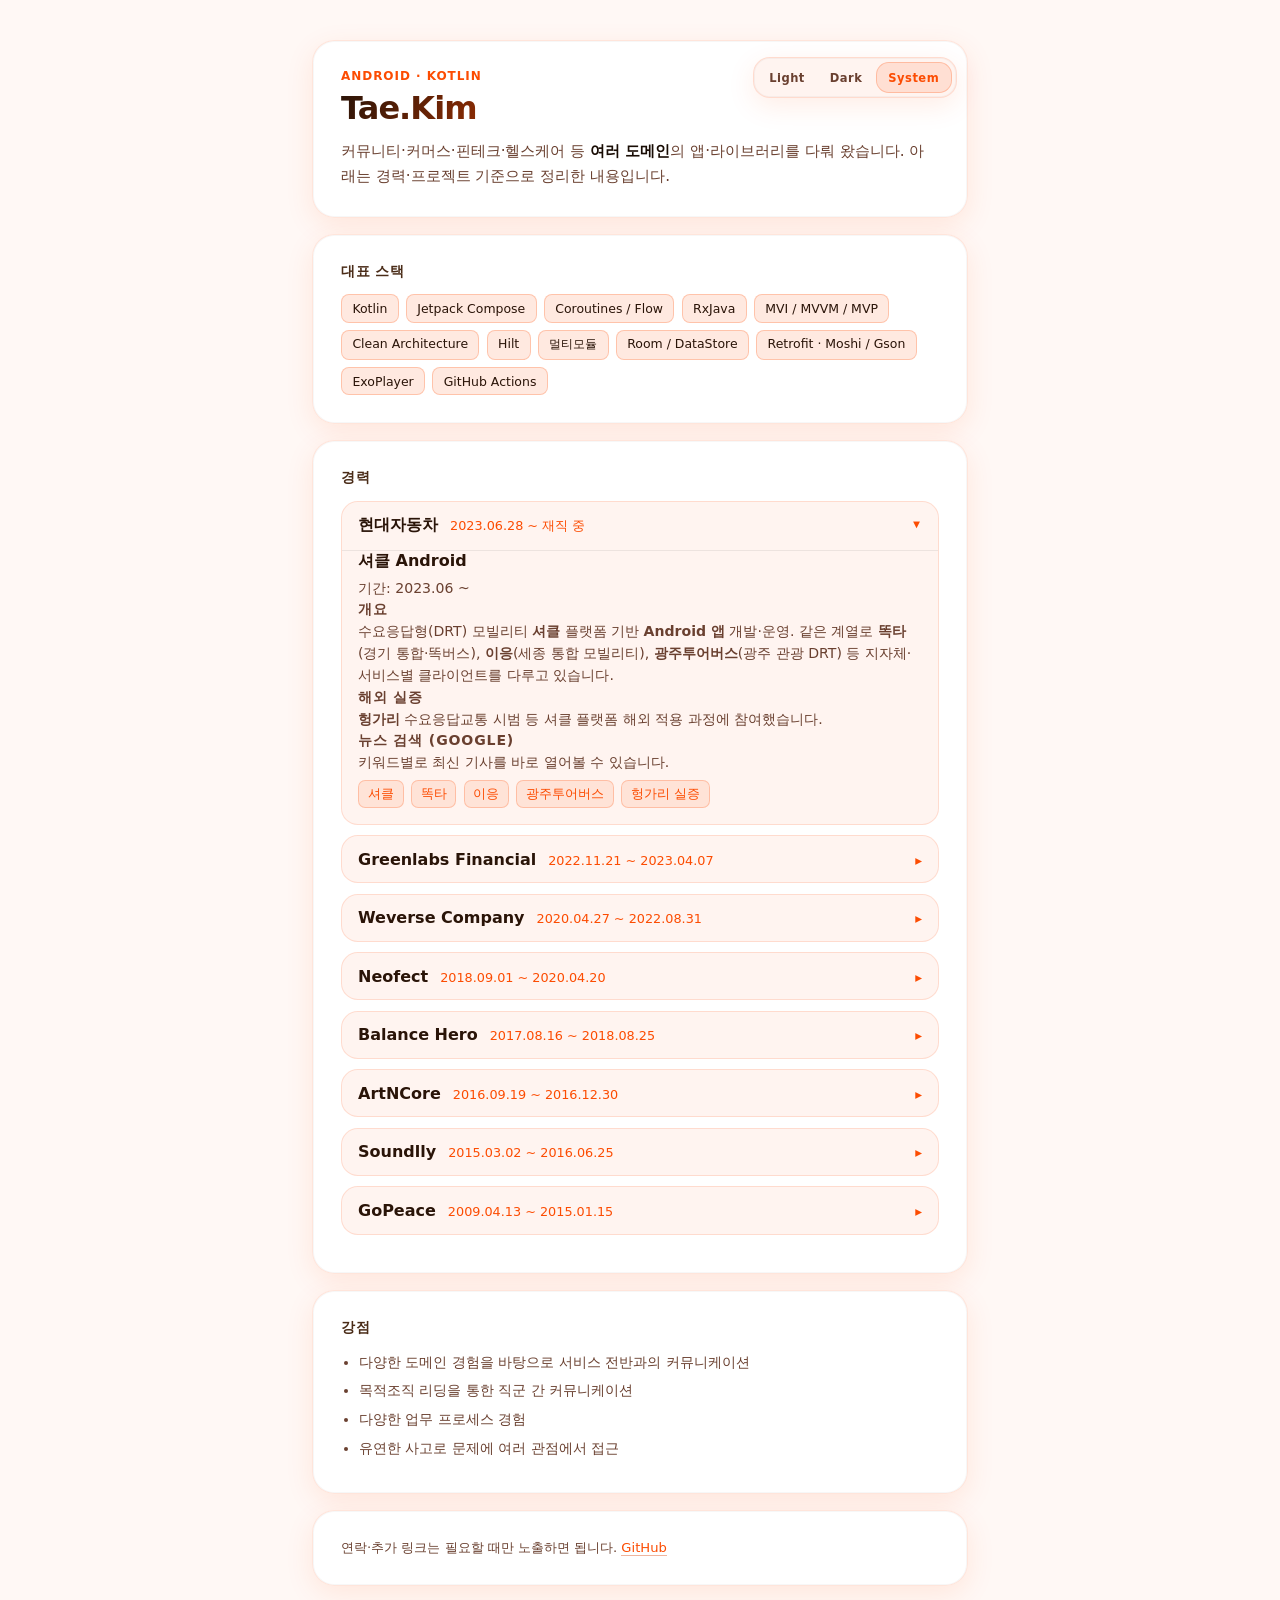
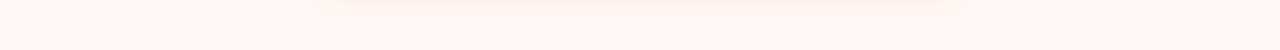
==== commit a5f65ab7: "fix: 활성화 라디오 버튼 컬러 변경" ====
--- a/index.html
+++ b/index.html
@@ -337,7 +337,7 @@
       outline-offset: 3px;
     }
     .appearance-glass__seg[aria-checked="true"] {
-      color: var(--accent);
+      color: var(--accent2);
       background: var(--chip-bg);
       border: 1px solid var(--chip-border);
     }
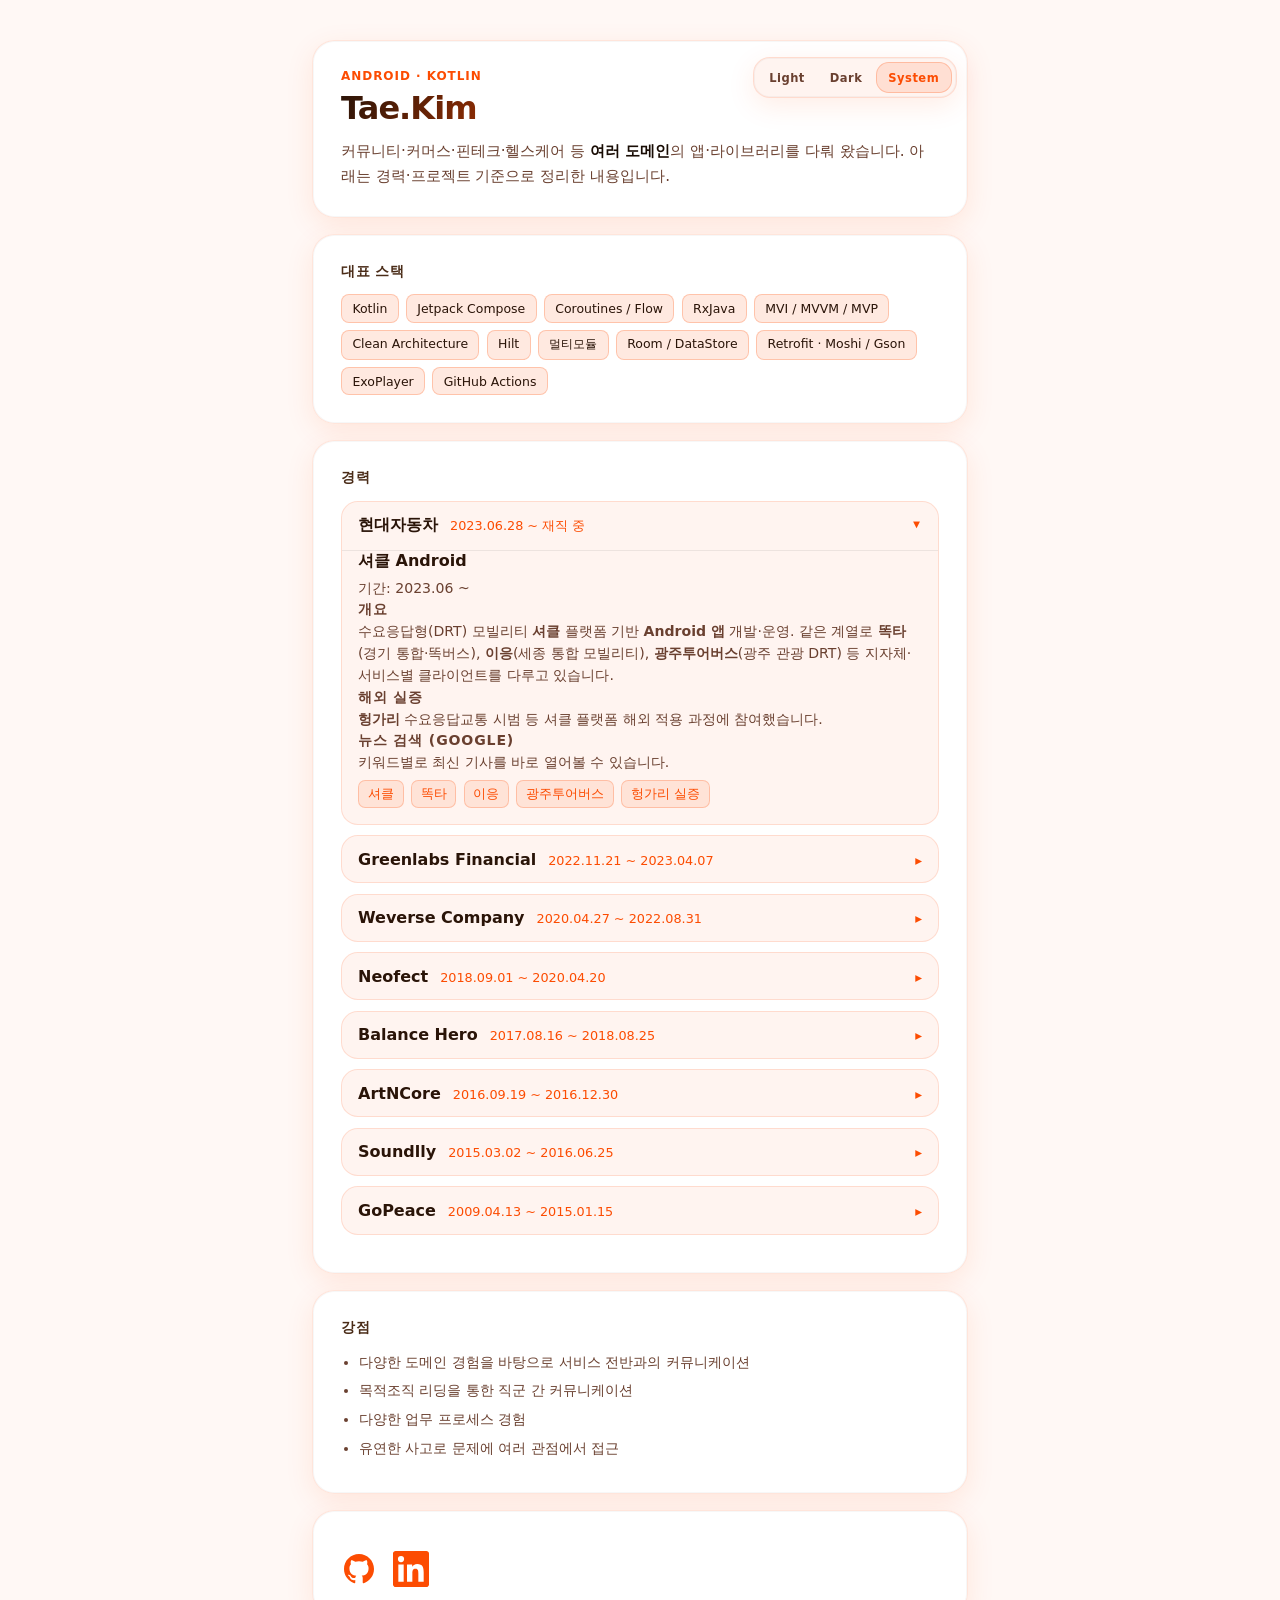
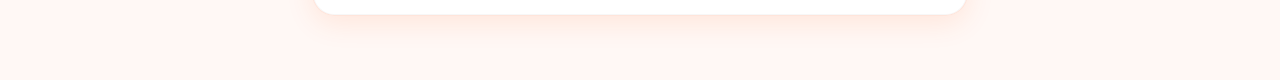
==== commit 5ca0f303: "푸터 소셜 링크 추가 및 밝기 토글 스타일 개선 - GitHub · LinkedIn 아이콘 링크 추가 (touktw) - 소셜 아이콘 크기 36px, 밑줄 제거 - 밝기 토글 형태" ====
--- a/index.html
+++ b/index.html
@@ -216,10 +216,27 @@
       font-size: 0.82rem;
       color: var(--muted);
     }
-    footer a {
+    .social-links {
+      display: flex;
+      flex-wrap: wrap;
+      gap: 0.5rem 1rem;
+      margin-top: 0.75rem;
+    }
+    .social-links a {
+      display: inline-flex;
+      align-items: center;
+      gap: 0.4rem;
       color: var(--accent2);
       text-decoration: none;
-      border-bottom: 1px solid var(--link-under);
+    }
+    .social-links a:hover {
+      color: var(--accent);
+    }
+    .social-links svg {
+      flex-shrink: 0;
+      width: 2.25rem;
+      height: 2.25rem;
+      fill: currentColor;
     }
 
     .search-row {
@@ -685,8 +702,14 @@
     </section>
 
     <footer class="panel">
-      연락·추가 링크는 필요할 때만 노출하면 됩니다.
-      <a href="https://github.com/touktw" rel="noopener noreferrer">GitHub</a>
+      <div class="social-links">
+        <a href="https://github.com/touktw" rel="noopener noreferrer" aria-label="GitHub">
+          <svg viewBox="0 0 24 24" aria-hidden="true"><path d="M12 2C6.477 2 2 6.477 2 12c0 4.418 2.865 8.166 6.839 9.489.5.092.682-.217.682-.482 0-.237-.009-.868-.013-1.703-2.782.604-3.369-1.341-3.369-1.341-.454-1.154-1.11-1.462-1.11-1.462-.908-.62.069-.608.069-.608 1.003.07 1.531 1.03 1.531 1.03.892 1.529 2.341 1.087 2.91.831.092-.646.35-1.086.636-1.336-2.22-.253-4.555-1.11-4.555-4.943 0-1.091.39-1.984 1.029-2.683-.103-.253-.446-1.27.098-2.647 0 0 .84-.269 2.75 1.025A9.578 9.578 0 0 1 12 6.836a9.59 9.59 0 0 1 2.504.337c1.909-1.294 2.747-1.025 2.747-1.025.546 1.377.202 2.394.1 2.647.64.699 1.028 1.592 1.028 2.683 0 3.842-2.339 4.687-4.566 4.935.359.309.678.919.678 1.852 0 1.336-.012 2.415-.012 2.743 0 .267.18.578.688.48C19.138 20.163 22 16.418 22 12c0-5.523-4.477-10-10-10z"/></svg>
+        </a>
+        <a href="https://linkedin.com/in/touktw" rel="noopener noreferrer" aria-label="LinkedIn">
+          <svg viewBox="0 0 24 24" aria-hidden="true"><path d="M20.447 20.452h-3.554v-5.569c0-1.328-.027-3.037-1.852-3.037-1.853 0-2.136 1.445-2.136 2.939v5.667H9.351V9h3.414v1.561h.046c.477-.9 1.637-1.85 3.37-1.85 3.601 0 4.267 2.37 4.267 5.455v6.286zM5.337 7.433a2.062 2.062 0 0 1-2.063-2.065 2.064 2.064 0 1 1 2.063 2.065zm1.782 13.019H3.555V9h3.564v11.452zM22.225 0H1.771C.792 0 0 .774 0 1.729v20.542C0 23.227.792 24 1.771 24h20.451C23.2 24 24 23.227 24 22.271V1.729C24 .774 23.2 0 22.222 0h.003z"/></svg>
+        </a>
+      </div>
     </footer>
   </div>
 
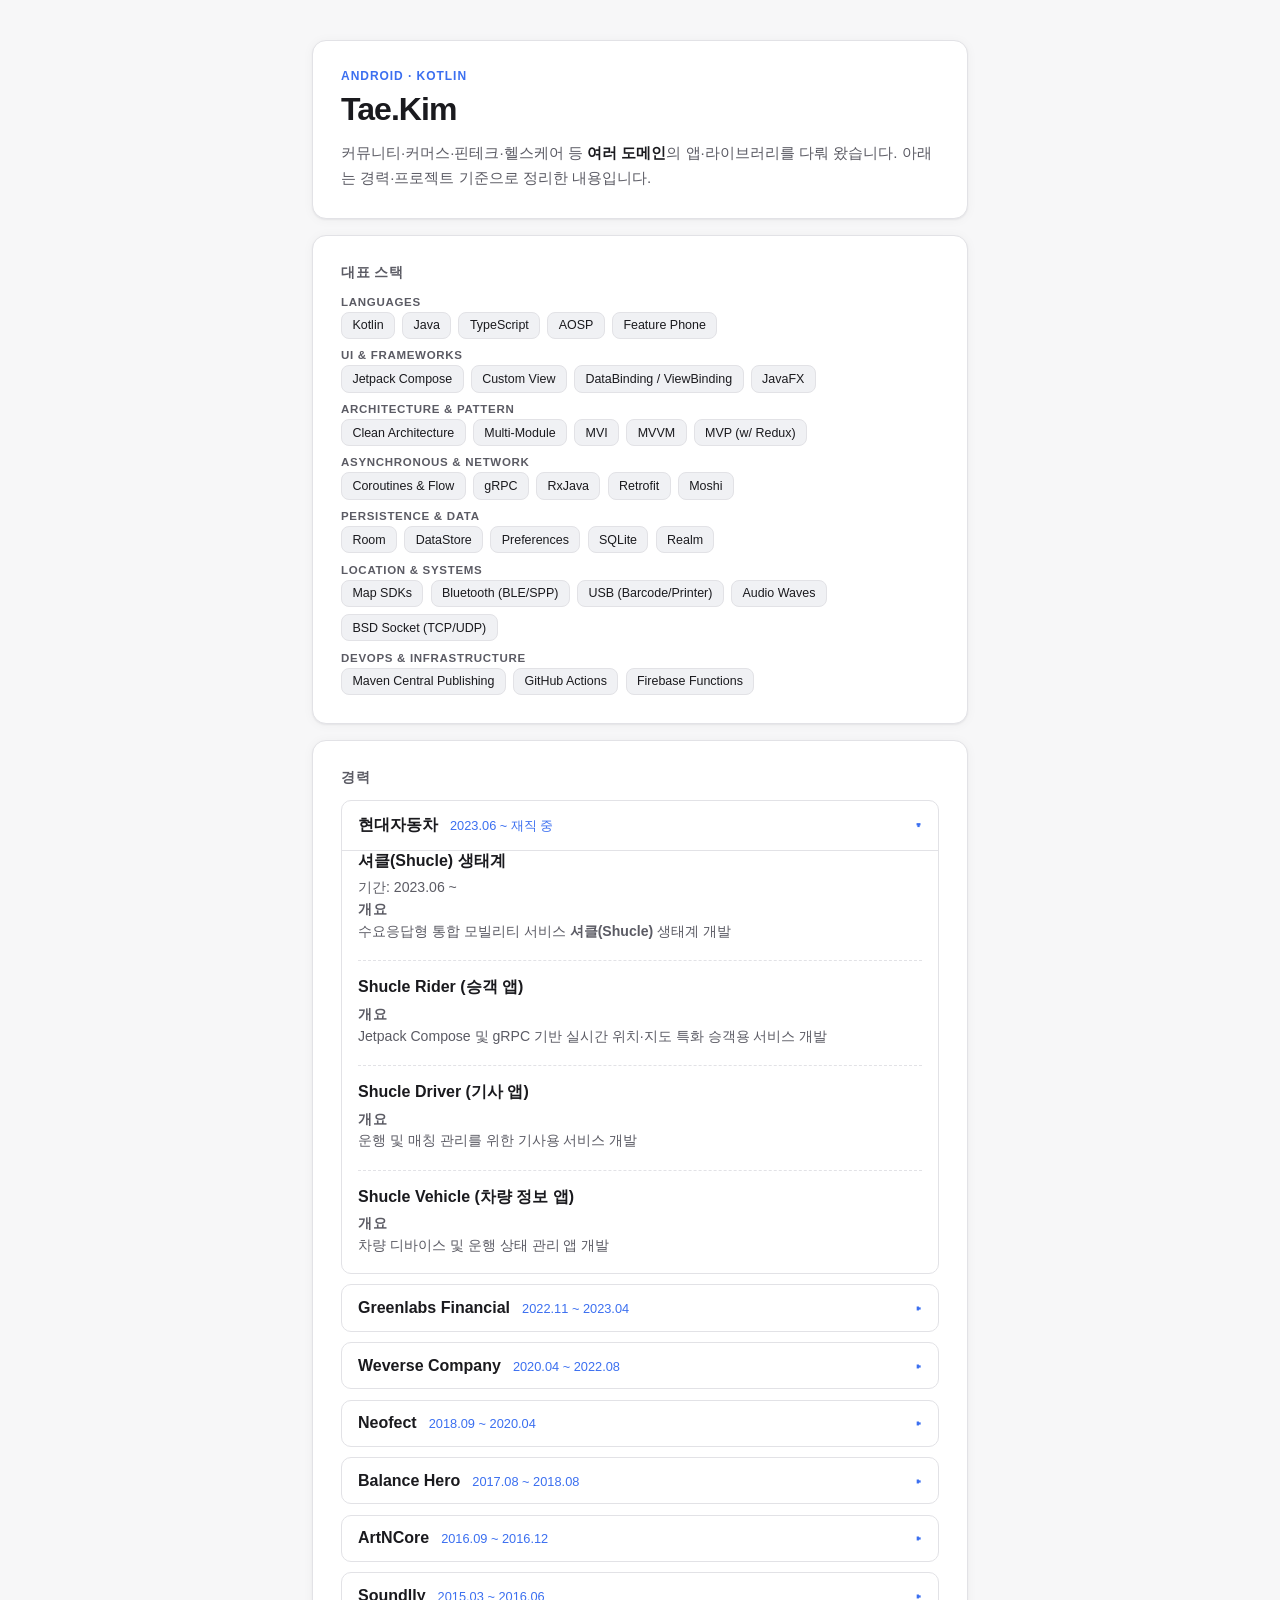
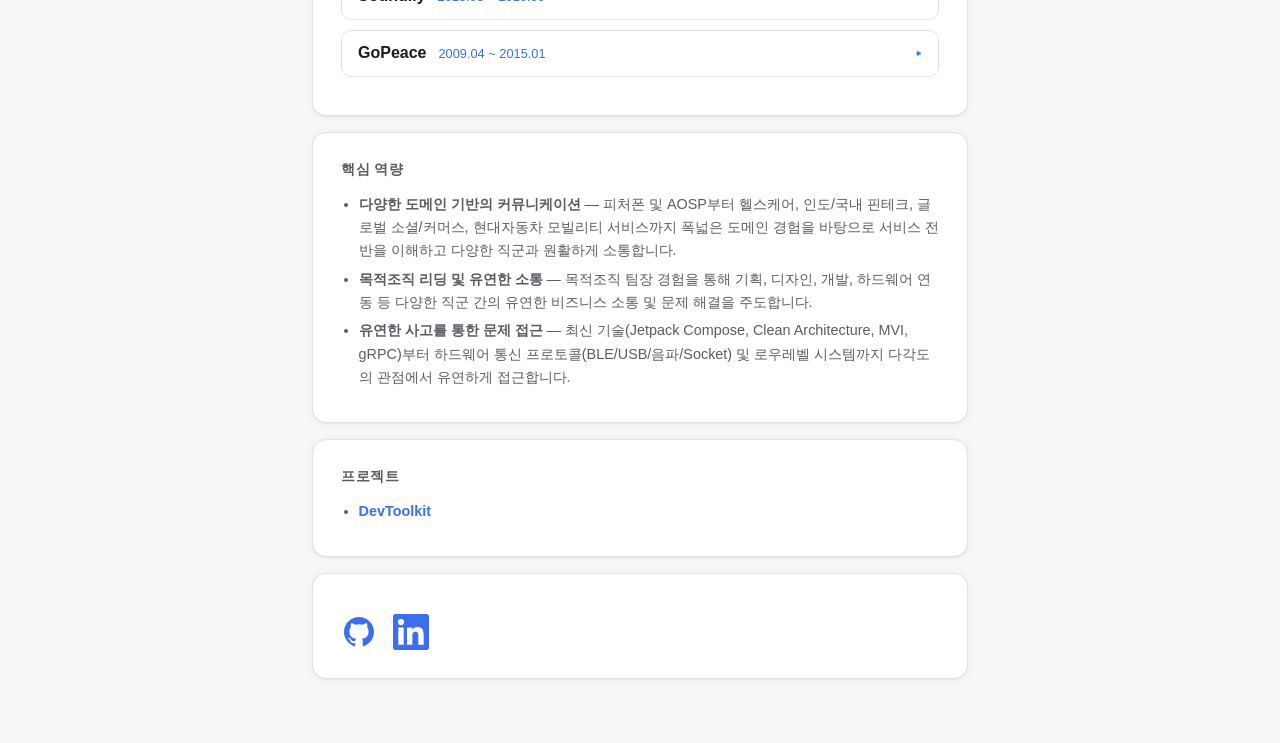
==== commit 9a0d37fe: "프로필/경력 내용 갱신 및 테마 시스템 단순화 - 대표 스택을 카테고리별로 재구성, 현대자동차 셔클 생태계(Rider/Driver/Vehicle) 및 핵심 역량 갱신 - 재직 기간" ====
--- a/index.html
+++ b/index.html
@@ -1,39 +1,20 @@
 <!DOCTYPE html>
-<html lang="ko" data-theme="orange">
+<html lang="ko">
 <head>
   <meta charset="utf-8">
   <meta name="viewport" content="width=device-width, initial-scale=1">
   <meta name="color-scheme" content="dark light">
   <link rel="stylesheet" href="themes.css">
+  <link rel="icon" href="favicon.svg" type="image/svg+xml">
   <title>about · me</title>
-  <script>
-    (function () {
-      function mode() {
-        try {
-          var m = localStorage.getItem("about-appearance");
-          if (m === "dark" || m === "light") return m;
-        } catch (e) {}
-        return "system";
-      }
-      function resolved() {
-        var d = mode();
-        if (d === "light") return "light";
-        if (d === "dark") return "dark";
-        return window.matchMedia && window.matchMedia("(prefers-color-scheme: light)").matches
-          ? "light"
-          : "dark";
-      }
-      document.documentElement.dataset.appearance = resolved();
-    })();
-  </script>
   <style>
     * { box-sizing: border-box; }
     body {
       margin: 0;
       min-height: 100vh;
-      font-family: ui-sans-serif, system-ui, "Segoe UI", Roboto, "Apple SD Gothic Neo", sans-serif;
+      font-family: -apple-system, BlinkMacSystemFont, "Segoe UI", Pretendard, Roboto, "Apple SD Gothic Neo", "Noto Sans KR", sans-serif;
       color: var(--text);
-      background: var(--bg2);
+      background: var(--bg);
     }
 
     .page {
@@ -45,13 +26,10 @@
     }
 
     .panel {
-      border-radius: var(--radius-panel);
-      background: var(--card);
+      border-radius: 14px;
+      background: var(--surface);
       border: 1px solid var(--border);
-      box-shadow:
-        0 0 0 1px var(--panel-inset) inset,
-        var(--panel-drop);
-      backdrop-filter: blur(12px);
+      box-shadow: var(--shadow);
       padding: clamp(1.25rem, 3vw, 1.75rem);
       margin-bottom: 1rem;
     }
@@ -62,22 +40,19 @@
       font-weight: 600;
       letter-spacing: 0.08em;
       text-transform: uppercase;
-      color: var(--accent2);
+      color: var(--accent);
     }
     h1 {
       margin: 0 0 0.75rem;
       font-size: clamp(1.65rem, 4vw, 2rem);
       font-weight: 700;
       letter-spacing: -0.03em;
-      background: linear-gradient(120deg, var(--title-a) 0%, var(--title-b) 45%, var(--title-c) 100%);
-      -webkit-background-clip: text;
-      background-clip: text;
-      color: transparent;
+      color: var(--text);
     }
     .lead {
       margin: 0;
       line-height: 1.65;
-      color: var(--muted);
+      color: var(--text-dim);
       font-size: 0.95rem;
     }
 
@@ -86,7 +61,7 @@
       font-size: 0.85rem;
       font-weight: 600;
       letter-spacing: 0.04em;
-      color: var(--heading2);
+      color: var(--text-dim);
       text-transform: uppercase;
     }
 
@@ -103,14 +78,14 @@
       border-radius: 0.5rem;
       font-size: 0.78rem;
       color: var(--text);
-      background: var(--chip-bg);
-      border: 1px solid var(--chip-border);
+      background: var(--code-bg);
+      border: 1px solid var(--border);
     }
 
     details.company {
-      border-radius: var(--radius-company);
+      border-radius: 10px;
       border: 1px solid var(--border);
-      background: var(--company-bg);
+      background: var(--surface);
       margin-bottom: 0.65rem;
       overflow: clip;
     }
@@ -119,7 +94,7 @@
       cursor: pointer;
       padding: 0.85rem 1rem;
       font-weight: 600;
-      color: var(--summary-color);
+      color: var(--text);
       display: flex;
       flex-wrap: wrap;
       align-items: baseline;
@@ -129,7 +104,7 @@
     details.company > summary::after {
       content: "▸";
       margin-left: auto;
-      color: var(--accent2);
+      color: var(--accent);
       font-size: 0.85rem;
       transition: transform 0.2s;
     }
@@ -138,19 +113,19 @@
     .company-range {
       font-size: 0.8rem;
       font-weight: 500;
-      color: var(--accent2);
+      color: var(--accent);
       font-variant-numeric: tabular-nums;
     }
 
     .company-body {
       padding: 0 1rem 1rem;
-      border-top: 1px solid var(--hairline);
+      border-top: 1px solid var(--border);
     }
 
     .project {
       margin-top: 1.1rem;
       padding-top: 1rem;
-      border-top: 1px dashed var(--dash);
+      border-top: 1px dashed var(--border);
     }
     .project:first-child {
       margin-top: 0;
@@ -162,19 +137,19 @@
       margin: 0 0 0.35rem;
       font-size: 1rem;
       font-weight: 600;
-      color: var(--h3);
+      color: var(--text);
     }
     .project h3 a {
       color: inherit;
       text-decoration: none;
-      border-bottom: 1px solid var(--link-under);
-    }
-    .project h3 a:hover { color: var(--accent2); }
+      border-bottom: 1px solid var(--border);
+    }
+    .project h3 a:hover { color: var(--accent); }
 
     .period {
       margin: 0 0 0.65rem;
       font-size: 0.8rem;
-      color: var(--accent2);
+      color: var(--accent);
       font-variant-numeric: tabular-nums;
     }
 
@@ -184,19 +159,19 @@
       font-weight: 700;
       letter-spacing: 0.06em;
       text-transform: uppercase;
-      color: var(--lbl);
+      color: var(--text-dim);
     }
     .blk p, .project > p {
       margin: 0;
       font-size: 0.88rem;
       line-height: 1.55;
-      color: var(--muted);
+      color: var(--text-dim);
     }
 
     .bullets {
       margin: 0.35rem 0 0;
       padding-left: 1.15rem;
-      color: var(--muted);
+      color: var(--text-dim);
       font-size: 0.88rem;
       line-height: 1.55;
     }
@@ -205,16 +180,30 @@
     .strength-list {
       margin: 0;
       padding-left: 1.1rem;
-      color: var(--muted);
+      color: var(--text-dim);
       font-size: 0.9rem;
       line-height: 1.6;
     }
     .strength-list li { margin: 0.35rem 0; }
+
+    .projects {
+      margin: 0;
+      padding-left: 1.1rem;
+      color: var(--text-dim);
+      font-size: 0.9rem;
+      line-height: 1.6;
+    }
+    .projects li { margin: 0.35rem 0; }
+    .projects a {
+      color: var(--accent);
+      text-decoration: none;
+    }
+    .projects a:hover { text-decoration: underline; }
 
     footer {
       margin-top: 0.5rem;
       font-size: 0.82rem;
-      color: var(--muted);
+      color: var(--text-dim);
     }
     .social-links {
       display: flex;
@@ -226,11 +215,11 @@
       display: inline-flex;
       align-items: center;
       gap: 0.4rem;
-      color: var(--accent2);
+      color: var(--accent);
       text-decoration: none;
     }
     .social-links a:hover {
-      color: var(--accent);
+      color: var(--text);
     }
     .social-links svg {
       flex-shrink: 0;
@@ -249,196 +238,30 @@
       font-size: 0.82rem;
       padding: 0.25rem 0.55rem;
       border-radius: 0.45rem;
-      background: var(--search-bg);
-      border: 1px solid var(--search-border);
-      color: var(--accent2);
+      background: var(--code-bg);
+      border: 1px solid var(--border);
+      color: var(--accent);
       text-decoration: none;
     }
     .search-row a:hover {
-      background: var(--search-hover);
+      background: var(--border);
     }
     .hint {
       margin: 0 0 0.35rem;
       font-size: 0.82rem;
-      color: var(--muted);
+      color: var(--text-dim);
     }
 
     .lead-strong {
-      color: var(--emph);
+      color: var(--text);
       font-weight: 600;
-    }
-
-    .header-top {
-      display: flex;
-      flex-wrap: wrap;
-      align-items: flex-start;
-      justify-content: space-between;
-      gap: 0.75rem 1rem;
-      margin-bottom: 0.35rem;
-    }
-    .header-top .eyebrow {
-      margin: 0;
-    }
-    .pickers {
-      display: flex;
-      flex-wrap: wrap;
-      gap: 0.75rem 1.25rem;
-      align-items: flex-end;
-      justify-content: flex-start;
-    }
-    .theme-picker {
-      flex-shrink: 0;
-    }
-
-    /* 우상단 · iOS-style liquid glass appearance */
-    .appearance-glass-wrap {
-      position: fixed;
-      top: max(0.65rem, env(safe-area-inset-top));
-      right: max(0.65rem, env(safe-area-inset-right));
-      z-index: 100;
-      display: flex;
-      flex-direction: column;
-      align-items: flex-end;
-      gap: 0.35rem;
-      pointer-events: none;
-    }
-    .appearance-glass-wrap * {
-      pointer-events: auto;
-    }
-    .appearance-glass__caption {
-      font-size: 0.62rem;
-      font-weight: 700;
-      letter-spacing: 0.14em;
-      text-transform: uppercase;
-      color: var(--muted);
-    }
-    .appearance-glass {
-      display: flex;
-      padding: 4px;
-      gap: 2px;
-      border-radius: var(--radius-company);
-      background: var(--company-bg);
-      backdrop-filter: blur(12px);
-      -webkit-backdrop-filter: blur(12px);
-      border: 1px solid var(--border);
-      box-shadow:
-        0 0 0 1px var(--panel-inset) inset,
-        var(--panel-drop);
-    }
-    .appearance-glass__seg {
-      flex: 0 1 auto;
-      min-width: 3.1rem;
-      padding: 0.48rem 0.72rem;
-      border: none;
-      border-radius: calc(var(--radius-company) - 4px);
-      font: inherit;
-      font-size: 0.72rem;
-      font-weight: 600;
-      letter-spacing: 0.04em;
-      color: var(--muted);
-      background: transparent;
-      cursor: pointer;
-      transition:
-        color 0.2s ease,
-        background 0.22s ease,
-        transform 0.12s ease;
-    }
-    .appearance-glass__seg:hover {
-      color: var(--accent2);
-    }
-    .appearance-glass__seg:active {
-      transform: scale(0.97);
-    }
-    .appearance-glass__seg:focus-visible {
-      outline: 2px solid var(--accent2);
-      outline-offset: 3px;
-    }
-    .appearance-glass__seg[aria-checked="true"] {
-      color: var(--accent2);
-      background: var(--chip-bg);
-      border: 1px solid var(--chip-border);
-    }
-    @media (prefers-reduced-motion: reduce) {
-      .appearance-glass__seg {
-        transition: none;
-      }
-    }
-    .theme-picker label {
-      display: block;
-      font-size: 0.7rem;
-      font-weight: 600;
-      letter-spacing: 0.05em;
-      text-transform: uppercase;
-      color: var(--muted);
-      margin-bottom: 0.3rem;
-    }
-    .theme-picker select {
-      font: inherit;
-      font-size: 0.85rem;
-      min-width: 13.5rem;
-      padding: 0.45rem 0.65rem;
-      border-radius: 0.55rem;
-      border: 1px solid var(--border);
-      background: var(--company-bg);
-      color: var(--text);
-      cursor: pointer;
-    }
-    .theme-picker select:hover,
-    .theme-picker select:focus {
-      border-color: var(--accent);
-      outline: none;
-    }
-    .theme-picker select:focus {
-      box-shadow: 0 0 0 2px rgba(255, 255, 255, 0.08);
-    }
-    .theme-hint {
-      margin: 0 0 0.75rem;
     }
   </style>
 </head>
 <body>
-  
-
   <div class="page">
     <header class="panel">
-      <div class="header-top">
-        <p class="eyebrow">Android · Kotlin</p>
-        <div class="appearance-glass-wrap">
-          <span class="appearance-glass__caption" id="appearance-glass-label"></span>
-          <div
-            class="appearance-glass"
-            role="radiogroup"
-            aria-labelledby="appearance-glass-label"
-          >
-            <button type="button" class="appearance-glass__seg" role="radio" data-appearance-set="light" aria-checked="false">
-              Light
-            </button>
-            <button type="button" class="appearance-glass__seg" role="radio" data-appearance-set="dark" aria-checked="false">
-              Dark
-            </button>
-            <button type="button" class="appearance-glass__seg" role="radio" data-appearance-set="system" aria-checked="true">
-              System
-            </button>
-          </div>
-        </div>
-        <div class="pickers">
-          <div class="theme-picker">
-            <label for="theme-select">화면 테마</label>
-            <select id="theme-select" aria-describedby="theme-hint">
-              <option value="mist">미스트 · Very Peri 17-3938</option>
-              <option value="sage">세이지 · Kale / Greenery</option>
-              <option value="dawn">피치 퍼즈 13-1023</option>
-              <option value="ocean">드래곤플라이 19-4540</option>
-              <option value="rose">리빙 코랄 / 로즈 쿼츠</option>
-              <option value="orange">바이브런트 오렌지 16-1364</option>
-              <option value="pink">핑크 라벤더 14-2311</option>
-              <option value="pastel">선라이트 / 아이스 아쿠아 / 라벤듈라</option>
-              <option value="vivid">클래식 블루 19-4052</option>
-              <option value="android">Android · #3DDC84</option>
-            </select>
-          </div>
-        </div>
-      </div>
+      <p class="eyebrow">Android · Kotlin</p>
       <h1>Tae.Kim</h1>
       <p class="lead">
         커뮤니티·커머스·핀테크·헬스케어 등 <strong class="lead-strong">여러 도메인</strong>의 앱·라이브러리를 다뤄 왔습니다.
@@ -448,19 +271,65 @@
 
     <section class="panel" aria-labelledby="skills-heading">
       <h2 id="skills-heading">대표 스택</h2>
+
+      <p class="lbl">Languages</p>
       <ul class="chips">
         <li>Kotlin</li>
+        <li>Java</li>
+        <li>TypeScript</li>
+        <li>AOSP</li>
+        <li>Feature Phone</li>
+      </ul>
+
+      <p class="lbl">UI &amp; Frameworks</p>
+      <ul class="chips">
         <li>Jetpack Compose</li>
-        <li>Coroutines / Flow</li>
+        <li>Custom View</li>
+        <li>DataBinding / ViewBinding</li>
+        <li>JavaFX</li>
+      </ul>
+
+      <p class="lbl">Architecture &amp; Pattern</p>
+      <ul class="chips">
+        <li>Clean Architecture</li>
+        <li>Multi-Module</li>
+        <li>MVI</li>
+        <li>MVVM</li>
+        <li>MVP (w/ Redux)</li>
+      </ul>
+
+      <p class="lbl">Asynchronous &amp; Network</p>
+      <ul class="chips">
+        <li>Coroutines &amp; Flow</li>
+        <li>gRPC</li>
         <li>RxJava</li>
-        <li>MVI / MVVM / MVP</li>
-        <li>Clean Architecture</li>
-        <li>Hilt</li>
-        <li>멀티모듈</li>
-        <li>Room / DataStore</li>
-        <li>Retrofit · Moshi / Gson</li>
-        <li>ExoPlayer</li>
+        <li>Retrofit</li>
+        <li>Moshi</li>
+      </ul>
+
+      <p class="lbl">Persistence &amp; Data</p>
+      <ul class="chips">
+        <li>Room</li>
+        <li>DataStore</li>
+        <li>Preferences</li>
+        <li>SQLite</li>
+        <li>Realm</li>
+      </ul>
+
+      <p class="lbl">Location &amp; Systems</p>
+      <ul class="chips">
+        <li>Map SDKs</li>
+        <li>Bluetooth (BLE/SPP)</li>
+        <li>USB (Barcode/Printer)</li>
+        <li>Audio Waves</li>
+        <li>BSD Socket (TCP/UDP)</li>
+      </ul>
+
+      <p class="lbl">DevOps &amp; Infrastructure</p>
+      <ul class="chips">
+        <li>Maven Central Publishing</li>
         <li>GitHub Actions</li>
+        <li>Firebase Functions</li>
       </ul>
     </section>
 
@@ -468,36 +337,37 @@
       <h2 id="exp-heading">경력</h2>
 
       <details class="company" open>
-        <summary>현대자동차 <span class="company-range">2023.06.28 ~ 재직 중</span></summary>
-        <div class="company-body">
-          <div class="project">
-            <h3>셔클 Android</h3>
+        <summary>현대자동차 <span class="company-range">2023.06 ~ 재직 중</span></summary>
+        <div class="company-body">
+          <div class="project">
+            <h3>셔클(Shucle) 생태계</h3>
             <p class="period">기간: 2023.06 ~</p>
             <p class="lbl">개요</p>
-            <p>
-              수요응답형(DRT) 모빌리티 <strong>셔클</strong> 플랫폼 기반 <strong>Android 앱</strong> 개발·운영.
-              같은 계열로 <strong>똑타</strong>(경기 통합·똑버스), <strong>이응</strong>(세종 통합 모빌리티),
-              <strong>광주투어버스</strong>(광주 관광 DRT) 등 지자체·서비스별 클라이언트를 다루고 있습니다.
-            </p>
-            <p class="lbl">해외 실증</p>
-            <p>
-              <strong>헝가리</strong> 수요응답교통 시범 등 셔클 플랫폼 해외 적용 과정에 참여했습니다.
-            </p>
-            <p class="lbl">뉴스 검색 (Google)</p>
-            <p class="hint">키워드별로 최신 기사를 바로 열어볼 수 있습니다.</p>
-            <div class="search-row">
-              <a href="https://www.google.com/search?q=%ED%98%84%EB%8C%80%EC%9E%90%EB%8F%99%EC%B0%A8+%EC%85%94%ED%81%B4+%EB%89%B4%EC%8A%A4" rel="noopener noreferrer">셔클</a>
-              <a href="https://www.google.com/search?q=%ED%98%84%EB%8C%80%EC%9E%90%EB%8F%99%EC%B0%A8+%EB%98%91%ED%83%80+%EB%98%91%EB%B2%84%EC%8A%A4+%EB%89%B4%EC%8A%A4" rel="noopener noreferrer">똑타</a>
-              <a href="https://www.google.com/search?q=%ED%98%84%EB%8C%80%EC%9E%90%EB%8F%99%EC%B0%A8+%EC%9D%B4%EC%9D%91+%EC%84%B8%EC%A2%85+%EB%89%B4%EC%8A%A4" rel="noopener noreferrer">이응</a>
-              <a href="https://www.google.com/search?q=%EA%B4%91%EC%A3%BC%ED%88%AC%EC%96%B4%EB%B2%84%EC%8A%A4+DRT+%EB%89%B4%EC%8A%A4" rel="noopener noreferrer">광주투어버스</a>
-              <a href="https://www.google.com/search?q=%ED%98%84%EB%8C%80%EC%9E%90%EB%8F%99%EC%B0%A8+%ED%97%9D%EA%B0%80%EB%A6%AC+%EC%85%94%ED%81%B4+%EC%8B%A4%EC%A6%9D+%EB%89%B4%EC%8A%A4" rel="noopener noreferrer">헝가리 실증</a>
-            </div>
+            <p>수요응답형 통합 모빌리티 서비스 <strong>셔클(Shucle)</strong> 생태계 개발</p>
+          </div>
+
+          <div class="project">
+            <h3>Shucle Rider (승객 앱)</h3>
+            <p class="lbl">개요</p>
+            <p>Jetpack Compose 및 gRPC 기반 실시간 위치·지도 특화 승객용 서비스 개발</p>
+          </div>
+
+          <div class="project">
+            <h3>Shucle Driver (기사 앱)</h3>
+            <p class="lbl">개요</p>
+            <p>운행 및 매칭 관리를 위한 기사용 서비스 개발</p>
+          </div>
+
+          <div class="project">
+            <h3>Shucle Vehicle (차량 정보 앱)</h3>
+            <p class="lbl">개요</p>
+            <p>차량 디바이스 및 운행 상태 관리 앱 개발</p>
           </div>
         </div>
       </details>
 
       <details class="company">
-        <summary>Greenlabs Financial <span class="company-range">2022.11.21 ~ 2023.04.07</span></summary>
+        <summary>Greenlabs Financial <span class="company-range">2022.11 ~ 2023.04</span></summary>
         <div class="company-body">
           <div class="project">
             <h3>Seed</h3>
@@ -521,7 +391,7 @@
       </details>
 
       <details class="company">
-        <summary>Weverse Company <span class="company-range">2020.04.27 ~ 2022.08.31</span></summary>
+        <summary>Weverse Company <span class="company-range">2020.04 ~ 2022.08</span></summary>
         <div class="company-body">
           <div class="project">
             <h3><a href="https://play.google.com/store/apps/details?id=co.benx.weverse" rel="noopener noreferrer">Weverse</a></h3>
@@ -593,7 +463,7 @@
       </details>
 
       <details class="company">
-        <summary>Neofect <span class="company-range">2018.09.01 ~ 2020.04.20</span></summary>
+        <summary>Neofect <span class="company-range">2018.09 ~ 2020.04</span></summary>
         <div class="company-body">
           <div class="project">
             <h3>Rapael Clinic · <a href="https://www.neofect.com/ko/comcog/" rel="noopener noreferrer">Rapael ComCog</a></h3>
@@ -618,7 +488,7 @@
       </details>
 
       <details class="company">
-        <summary>Balance Hero <span class="company-range">2017.08.16 ~ 2018.08.25</span></summary>
+        <summary>Balance Hero <span class="company-range">2017.08 ~ 2018.08</span></summary>
         <div class="company-body">
           <div class="project">
             <h3><a href="https://play.google.com/store/apps/details?id=com.balancehero.truebalance" rel="noopener noreferrer">True Balance</a></h3>
@@ -637,7 +507,7 @@
       </details>
 
       <details class="company">
-        <summary>ArtNCore <span class="company-range">2016.09.19 ~ 2016.12.30</span></summary>
+        <summary>ArtNCore <span class="company-range">2016.09 ~ 2016.12</span></summary>
         <div class="company-body">
           <div class="project">
             <h3>안드로이드 네비게이션 단말</h3>
@@ -651,7 +521,7 @@
       </details>
 
       <details class="company">
-        <summary>Soundlly <span class="company-range">2015.03.02 ~ 2016.06.25</span></summary>
+        <summary>Soundlly <span class="company-range">2015.03 ~ 2016.06</span></summary>
         <div class="company-body">
           <div class="project">
             <h3>Soundlly SDK</h3>
@@ -665,7 +535,7 @@
       </details>
 
       <details class="company">
-        <summary>GoPeace <span class="company-range">2009.04.13 ~ 2015.01.15</span></summary>
+        <summary>GoPeace <span class="company-range">2009.04 ~ 2015.01</span></summary>
         <div class="company-body">
           <div class="project">
             <h3>멀티플랫폼 네트워크 라이브러리 (Chord, SCS)</h3>
@@ -692,12 +562,30 @@
     </section>
 
     <section class="panel" aria-labelledby="str-heading">
-      <h2 id="str-heading">강점</h2>
+      <h2 id="str-heading">핵심 역량</h2>
       <ul class="strength-list">
-        <li>다양한 도메인 경험을 바탕으로 서비스 전반과의 커뮤니케이션</li>
-        <li>목적조직 리딩을 통한 직군 간 커뮤니케이션</li>
-        <li>다양한 업무 프로세스 경험</li>
-        <li>유연한 사고로 문제에 여러 관점에서 접근</li>
+        <li>
+          <strong>다양한 도메인 기반의 커뮤니케이션</strong> — 피처폰 및 AOSP부터 헬스케어, 인도/국내 핀테크,
+          글로벌 소셜/커머스, 현대자동차 모빌리티 서비스까지 폭넓은 도메인 경험을 바탕으로 서비스 전반을
+          이해하고 다양한 직군과 원활하게 소통합니다.
+        </li>
+        <li>
+          <strong>목적조직 리딩 및 유연한 소통</strong> — 목적조직 팀장 경험을 통해 기획, 디자인, 개발,
+          하드웨어 연동 등 다양한 직군 간의 유연한 비즈니스 소통 및 문제 해결을 주도합니다.
+        </li>
+        <li>
+          <strong>유연한 사고를 통한 문제 접근</strong> — 최신 기술(Jetpack Compose, Clean Architecture, MVI, gRPC)부터
+          하드웨어 통신 프로토콜(BLE/USB/음파/Socket) 및 로우레벨 시스템까지 다각도의 관점에서 유연하게 접근합니다.
+        </li>
+      </ul>
+    </section>
+
+    <section class="panel" aria-labelledby="projects">
+      <h2 id="projects">프로젝트</h2>
+      <ul class="projects">
+        <li>
+          <strong><a href="https://touktw.github.io/AndroidDeveloper">DevToolkit</a></strong>
+        </li>
       </ul>
     </section>
 
@@ -712,91 +600,5 @@
       </div>
     </footer>
   </div>
-
-  <script>
-    (function () {
-      var themeKey = "about-theme";
-      var appearanceKey = "about-appearance";
-      var allowed = ["mist", "sage", "dawn", "ocean", "rose", "orange", "pink", "pastel", "vivid", "android"];
-      var root = document.documentElement;
-      var themeSelect = document.getElementById("theme-select");
-      var appearanceGlass = document.querySelector(".appearance-glass");
-
-      function desiredAppearance() {
-        try {
-          var m = localStorage.getItem(appearanceKey);
-          if (m === "dark" || m === "light") return m;
-        } catch (e) {}
-        return "system";
-      }
-
-      function resolveAppearance() {
-        var d = desiredAppearance();
-        if (d === "light") return "light";
-        if (d === "dark") return "dark";
-        return window.matchMedia("(prefers-color-scheme: light)").matches ? "light" : "dark";
-      }
-
-      function applyAppearance() {
-        root.setAttribute("data-appearance", resolveAppearance());
-        var mode = desiredAppearance();
-        var segs = document.querySelectorAll(".appearance-glass__seg");
-        for (var i = 0; i < segs.length; i++) {
-          var b = segs[i];
-          b.setAttribute("aria-checked", b.getAttribute("data-appearance-set") === mode ? "true" : "false");
-        }
-      }
-
-      function applyTheme(t) {
-        if (allowed.indexOf(t) === -1) t = "mist";
-        root.setAttribute("data-theme", t);
-        if (themeSelect) themeSelect.value = t;
-        try {
-          localStorage.setItem(themeKey, t);
-        } catch (e) {}
-      }
-
-      var savedTheme = null;
-      try {
-        savedTheme = localStorage.getItem(themeKey);
-      } catch (e) {}
-      applyTheme(
-        savedTheme && allowed.indexOf(savedTheme) !== -1 ? savedTheme : root.getAttribute("data-theme") || "orange"
-      );
-      applyAppearance();
-
-      try {
-        window.matchMedia("(prefers-color-scheme: light)").addEventListener("change", function () {
-          if (desiredAppearance() === "system") applyAppearance();
-        });
-      } catch (e) {}
-
-      if (themeSelect) {
-        themeSelect.addEventListener("change", function () {
-          applyTheme(themeSelect.value);
-        });
-      }
-      if (appearanceGlass) {
-        appearanceGlass.addEventListener("click", function (ev) {
-          var btn = ev.target.closest("[data-appearance-set]");
-          if (!btn) return;
-          var v = btn.getAttribute("data-appearance-set");
-          try {
-            if (v === "system") localStorage.removeItem(appearanceKey);
-            else localStorage.setItem(appearanceKey, v);
-          } catch (e) {}
-          applyAppearance();
-        });
-      }
-
-      var isLocal = location.hostname === "localhost" || location.hostname === "127.0.0.1" || location.hostname === "";
-      if (!isLocal) {
-        var picker = document.querySelector(".theme-picker");
-        var hint = document.getElementById("theme-hint");
-        if (picker) picker.style.display = "none";
-        if (hint) hint.style.display = "none";
-      }
-    })();
-  </script>
 </body>
 </html>
--- a/themes.css
+++ b/themes.css
@@ -1,670 +1,29 @@
-/*
-  팬톤(Pantone®) 공개 색상값 기준 UI 팔레트.
-  Pantone은 Pantone LLC의 등록상표입니다. 화면용으로 sRGB 근사치를 사용합니다.
-  vivid: 19-4052 Classic Blue / 17-3938 Very Peri
-  mist: 17-3938 Very Peri / 11-4201 Cloud Dancer(톤다운) / Cool Gray 계열
-  sage: 18-5841 Kale / 15-0343 Greenery
-  dawn: 13-1023 Peach Fuzz / 19-0303 Jet Black 기반
-  ocean: 19-4540 Dragonfly / 15-5218 Blue Turquoise
-  rose: 16-1546 Living Coral / 13-1520 Rose Quartz
-  orange: 16-1364 Vibrant Orange / 14-0955 Spicy Orange
-  pink: 14-2311 Pink Lavender / 17-3628 Amethyst Orchid
-  pastel: 13-0822 Sunlight / 12-5403 Iced Aqua / 15-3620 Lavendula
-  android: Android #3DDC84
-*/
-html[data-theme="vivid"] {
-  --bg1: #0a2740;
-  --bg2: #0c3050;
-  --bg3: #0a2842;
-  --accent: #6667ab;
-  --accent2: #4db8d6;
-  --text: #f0f4f8;
-  --muted: #9aa8b8;
-  --card: rgba(15, 40, 65, 0.72);
-  --border: rgba(147, 168, 190, 0.22);
-  --title-a: #ffffff;
-  --title-b: #9eb4dc;
-  --title-c: #5ec8e0;
-  --chip-bg: rgba(102, 103, 171, 0.28);
-  --chip-border: rgba(102, 103, 171, 0.45);
-  --company-bg: rgba(8, 28, 48, 0.55);
-  --hairline: rgba(147, 168, 190, 0.14);
-  --dash: rgba(147, 168, 190, 0.22);
-  --lbl: #b8c8d8;
-  --h3: #e2eaf2;
-  --summary-color: #eef4fa;
-  --heading2: #d0dce8;
-  --emph: #ffffff;
-  --link-under: rgba(77, 184, 214, 0.45);
-  --radius-panel: 1.25rem;
-  --radius-company: 0.85rem;
-  --panel-inset: rgba(255, 255, 255, 0.05);
-  --panel-drop: 0 24px 80px rgba(0, 20, 40, 0.5);
-  --search-bg: rgba(77, 184, 214, 0.15);
-  --search-border: rgba(77, 184, 214, 0.32);
-  --search-hover: rgba(77, 184, 214, 0.25);
+:root {
+  --bg: #f7f7f8;
+  --surface: #ffffff;
+  --border: #e2e2e6;
+  --text: #1a1a1e;
+  --text-dim: #5b5b64;
+  --accent: #3b6ff0;
+  --accent-text: #ffffff;
+  --code-bg: #f0f1f4;
+  --shadow: 0 1px 2px rgba(20, 20, 30, 0.06), 0 1px 12px rgba(20, 20, 30, 0.04);
 }
 
-html[data-theme="mist"] {
-  --bg1: #2e2e3a;
-  --bg2: #363646;
-  --bg3: #30303c;
-  --accent: #8b87c9;
-  --accent2: #7a9ab8;
-  --text: #ececf2;
-  --muted: #9a9aaa;
-  --card: rgba(255, 255, 255, 0.07);
-  --border: rgba(255, 255, 255, 0.1);
-  --title-a: #f6f5fa;
-  --title-b: #b4b0dc;
-  --title-c: #9eb8d4;
-  --chip-bg: rgba(139, 135, 201, 0.22);
-  --chip-border: rgba(255, 255, 255, 0.12);
-  --company-bg: rgba(0, 0, 0, 0.2);
-  --hairline: rgba(255, 255, 255, 0.09);
-  --dash: rgba(255, 255, 255, 0.11);
-  --lbl: #c4c4d4;
-  --h3: #e4e4ee;
-  --summary-color: #ebebf2;
-  --heading2: #d8d8e4;
-  --emph: #e8e6f2;
-  --link-under: rgba(180, 200, 230, 0.38);
-  --radius-panel: 1.35rem;
-  --radius-company: 1rem;
-  --panel-inset: rgba(255, 255, 255, 0.06);
-  --panel-drop: 0 20px 56px rgba(0, 0, 0, 0.35);
-  --search-bg: rgba(122, 154, 184, 0.16);
-  --search-border: rgba(255, 255, 255, 0.12);
-  --search-hover: rgba(122, 154, 184, 0.26);
-}
-
-html[data-theme="sage"] {
-  --bg1: #252d26;
-  --bg2: #2d362e;
-  --bg3: #283028;
-  --accent: #7a9f6a;
-  --accent2: #a3b88c;
-  --text: #eef2ee;
-  --muted: #8f9d94;
-  --card: rgba(255, 255, 255, 0.06);
-  --border: rgba(255, 255, 255, 0.09);
-  --title-a: #f4f7f4;
-  --title-b: #a8c97a;
-  --title-c: #b8d4a8;
-  --chip-bg: rgba(122, 159, 106, 0.22);
-  --chip-border: rgba(255, 255, 255, 0.11);
-  --company-bg: rgba(0, 0, 0, 0.18);
-  --hairline: rgba(255, 255, 255, 0.08);
-  --dash: rgba(255, 255, 255, 0.1);
-  --lbl: #bcc9bf;
-  --h3: #e2ebe4;
-  --summary-color: #edf3ee;
-  --heading2: #d5e0d8;
-  --emph: #e8f0ea;
-  --link-under: rgba(163, 184, 140, 0.45);
-  --radius-panel: 1.35rem;
-  --radius-company: 1rem;
-  --panel-inset: rgba(255, 255, 255, 0.05);
-  --panel-drop: 0 20px 52px rgba(0, 0, 0, 0.32);
-  --search-bg: rgba(122, 159, 106, 0.16);
-  --search-border: rgba(255, 255, 255, 0.11);
-  --search-hover: rgba(122, 159, 106, 0.26);
-}
-
-html[data-theme="dawn"] {
-  --bg1: #3a2e2a;
-  --bg2: #423630;
-  --bg3: #3a322c;
-  --accent: #d4a58a;
-  --accent2: #c9a090;
-  --text: #f4ece6;
-  --muted: #a89890;
-  --card: rgba(255, 255, 255, 0.07);
-  --border: rgba(255, 255, 255, 0.1);
-  --title-a: #fff8f4;
-  --title-b: #ffbe98;
-  --title-c: #e8a878;
-  --chip-bg: rgba(255, 190, 152, 0.18);
-  --chip-border: rgba(255, 255, 255, 0.12);
-  --company-bg: rgba(0, 0, 0, 0.16);
-  --hairline: rgba(255, 255, 255, 0.08);
-  --dash: rgba(255, 255, 255, 0.1);
-  --lbl: #d0c4bc;
-  --h3: #f0e6e0;
-  --summary-color: #f6ebe4;
-  --heading2: #e4d8d0;
-  --emph: #fff0e8;
-  --link-under: rgba(255, 190, 152, 0.45);
-  --radius-panel: 1.4rem;
-  --radius-company: 1.05rem;
-  --panel-inset: rgba(255, 255, 255, 0.06);
-  --panel-drop: 0 22px 56px rgba(0, 0, 0, 0.28);
-  --search-bg: rgba(255, 190, 152, 0.14);
-  --search-border: rgba(255, 255, 255, 0.12);
-  --search-hover: rgba(255, 190, 152, 0.24);
-}
-
-html[data-theme="ocean"] {
-  --bg1: #1a3238;
-  --bg2: #223a42;
-  --bg3: #1e343c;
-  --accent: #3a9bad;
-  --accent2: #6bc4d2;
-  --text: #eef3f6;
-  --muted: #8f9da8;
-  --card: rgba(255, 255, 255, 0.06);
-  --border: rgba(255, 255, 255, 0.1);
-  --title-a: #f4f8fa;
-  --title-b: #5cb0c4;
-  --title-c: #8ad4e0;
-  --chip-bg: rgba(58, 155, 173, 0.22);
-  --chip-border: rgba(255, 255, 255, 0.11);
-  --company-bg: rgba(0, 0, 0, 0.2);
-  --hairline: rgba(255, 255, 255, 0.08);
-  --dash: rgba(255, 255, 255, 0.1);
-  --lbl: #c0cad2;
-  --h3: #e4eaf0;
-  --summary-color: #eef3f7;
-  --heading2: #d8e2ea;
-  --emph: #f0f5f8;
-  --link-under: rgba(107, 196, 210, 0.42);
-  --radius-panel: 1.35rem;
-  --radius-company: 1rem;
-  --panel-inset: rgba(255, 255, 255, 0.055);
-  --panel-drop: 0 20px 54px rgba(0, 0, 0, 0.34);
-  --search-bg: rgba(58, 155, 173, 0.16);
-  --search-border: rgba(255, 255, 255, 0.11);
-  --search-hover: rgba(58, 155, 173, 0.26);
-}
-
-html[data-theme="rose"] {
-  --bg1: #3a2a2e;
-  --bg2: #443236;
-  --bg3: #3c2c30;
-  --accent: #e87870;
-  --accent2: #f7cac9;
-  --text: #f8eef2;
-  --muted: #b8a0a8;
-  --card: rgba(255, 255, 255, 0.07);
-  --border: rgba(255, 255, 255, 0.1);
-  --title-a: #fff5f8;
-  --title-b: #ff8a80;
-  --title-c: #f7cac9;
-  --chip-bg: rgba(255, 111, 97, 0.2);
-  --chip-border: rgba(255, 255, 255, 0.12);
-  --company-bg: rgba(0, 0, 0, 0.18);
-  --hairline: rgba(255, 255, 255, 0.08);
-  --dash: rgba(255, 255, 255, 0.1);
-  --lbl: #d4c0c8;
-  --h3: #f2e4ea;
-  --summary-color: #faf0f4;
-  --heading2: #e8d4dc;
-  --emph: #fff0f4;
-  --link-under: rgba(247, 202, 201, 0.5);
-  --radius-panel: 1.4rem;
-  --radius-company: 1.05rem;
-  --panel-inset: rgba(255, 255, 255, 0.06);
-  --panel-drop: 0 22px 56px rgba(0, 0, 0, 0.3);
-  --search-bg: rgba(255, 111, 97, 0.16);
-  --search-border: rgba(255, 255, 255, 0.11);
-  --search-hover: rgba(255, 111, 97, 0.26);
-}
-
-html[data-theme="orange"] {
-  --bg1: #1e1008;
-  --bg2: #281608;
-  --bg3: #221208;
-  --accent: #fc4c02;
-  --accent2: #ff7a3a;
-  --text: #fff4ec;
-  --muted: #c09880;
-  --card: rgba(255, 255, 255, 0.07);
-  --border: rgba(255, 255, 255, 0.1);
-  --title-a: #fff8f2;
-  --title-b: #fc4c02;
-  --title-c: #ff7a3a;
-  --chip-bg: rgba(252, 76, 2, 0.2);
-  --chip-border: rgba(252, 76, 2, 0.35);
-  --company-bg: rgba(0, 0, 0, 0.22);
-  --hairline: rgba(255, 255, 255, 0.08);
-  --dash: rgba(255, 255, 255, 0.1);
-  --lbl: #e0c0a8;
-  --h3: #f8e8da;
-  --summary-color: #fff4ec;
-  --heading2: #f0d4bc;
-  --emph: #fff8f2;
-  --link-under: rgba(252, 76, 2, 0.5);
-  --radius-panel: 1.4rem;
-  --radius-company: 1.05rem;
-  --panel-inset: rgba(255, 255, 255, 0.055);
-  --panel-drop: 0 22px 56px rgba(0, 0, 0, 0.38);
-  --search-bg: rgba(252, 76, 2, 0.18);
-  --search-border: rgba(252, 76, 2, 0.32);
-  --search-hover: rgba(252, 76, 2, 0.28);
-}
-
-html[data-theme="pink"] {
-  --bg1: #342a36;
-  --bg2: #3c3240;
-  --bg3: #362e3a;
-  --accent: #d4b5dc;
-  --accent2: #b565c8;
-  --text: #fdf4fa;
-  --muted: #b8a0b8;
-  --card: rgba(255, 255, 255, 0.07);
-  --border: rgba(255, 255, 255, 0.1);
-  --title-a: #fff8fc;
-  --title-b: #e8b8e8;
-  --title-c: #d4b5dc;
-  --chip-bg: rgba(212, 181, 220, 0.22);
-  --chip-border: rgba(255, 255, 255, 0.12);
-  --company-bg: rgba(0, 0, 0, 0.18);
-  --hairline: rgba(255, 255, 255, 0.08);
-  --dash: rgba(255, 255, 255, 0.1);
-  --lbl: #dcc8dc;
-  --h3: #f8ecf4;
-  --summary-color: #fdf4fa;
-  --heading2: #ecd8ec;
-  --emph: #fff0f8;
-  --link-under: rgba(212, 181, 220, 0.48);
-  --radius-panel: 1.45rem;
-  --radius-company: 1.08rem;
-  --panel-inset: rgba(255, 255, 255, 0.06);
-  --panel-drop: 0 22px 58px rgba(0, 0, 0, 0.32);
-  --search-bg: rgba(212, 181, 220, 0.16);
-  --search-border: rgba(255, 255, 255, 0.11);
-  --search-hover: rgba(212, 181, 220, 0.26);
-}
-
-html[data-theme="android"] {
-  --bg1: #1a1c1e;
-  --bg2: #21252b;
-  --bg3: #1c2024;
-  --accent: #3ddc84;
-  --accent2: #6ed2a0;
-  --text: #e6f1e8;
-  --muted: #8faa9a;
-  --card: rgba(255, 255, 255, 0.06);
-  --border: rgba(255, 255, 255, 0.09);
-  --title-a: #f0f5f1;
-  --title-b: #3ddc84;
-  --title-c: #6ed2a0;
-  --chip-bg: rgba(61, 220, 132, 0.16);
-  --chip-border: rgba(61, 220, 132, 0.3);
-  --company-bg: rgba(0, 0, 0, 0.22);
-  --hairline: rgba(255, 255, 255, 0.08);
-  --dash: rgba(255, 255, 255, 0.1);
-  --lbl: #9ebfaa;
-  --h3: #d4ece0;
-  --summary-color: #e6f2ec;
-  --heading2: #c0d8ca;
-  --emph: #f0f5f1;
-  --link-under: rgba(61, 220, 132, 0.38);
-  --radius-panel: 1rem;
-  --radius-company: 0.75rem;
-  --panel-inset: rgba(255, 255, 255, 0.05);
-  --panel-drop: 0 4px 24px rgba(0, 0, 0, 0.45), 0 1px 4px rgba(0, 0, 0, 0.3);
-  --search-bg: rgba(61, 220, 132, 0.13);
-  --search-border: rgba(61, 220, 132, 0.28);
-  --search-hover: rgba(61, 220, 132, 0.22);
-}
-
-html[data-theme="pastel"] {
-  --bg1: #2e3438;
-  --bg2: #363c42;
-  --bg3: #30363c;
-  --accent: #c8d8e8;
-  --accent2: #b8e0d8;
-  --text: #f2f4f7;
-  --muted: #9ca8b4;
-  --card: rgba(255, 255, 255, 0.07);
-  --border: rgba(255, 255, 255, 0.11);
-  --title-a: #faf8ff;
-  --title-b: #f9e07f;
-  --title-c: #c4b5dc;
-  --chip-bg: rgba(200, 216, 232, 0.2);
-  --chip-border: rgba(255, 255, 255, 0.12);
-  --company-bg: rgba(0, 0, 0, 0.16);
-  --hairline: rgba(255, 255, 255, 0.09);
-  --dash: rgba(255, 255, 255, 0.11);
-  --lbl: #c8d0dc;
-  --h3: #eef2f6;
-  --summary-color: #f4f6f8;
-  --heading2: #dce4ec;
-  --emph: #fafcff;
-  --link-under: rgba(184, 224, 216, 0.42);
-  --radius-panel: 1.45rem;
-  --radius-company: 1.1rem;
-  --panel-inset: rgba(255, 255, 255, 0.07);
-  --panel-drop: 0 20px 52px rgba(0, 0, 0, 0.28);
-  --search-bg: rgba(200, 216, 232, 0.14);
-  --search-border: rgba(255, 255, 255, 0.12);
-  --search-hover: rgba(200, 216, 232, 0.24);
+@media (prefers-color-scheme: dark) {
+  :root {
+    --bg: #16161a;
+    --surface: #1e1e23;
+    --border: #2d2d34;
+    --text: #ededf0;
+    --text-dim: #9a9aa4;
+    --accent: #7ea1ff;
+    --accent-text: #10131f;
+    --code-bg: #26262d;
+    --shadow: 0 1px 2px rgba(0, 0, 0, 0.3), 0 1px 12px rgba(0, 0, 0, 0.2);
+  }
 }
 
 html {
-  color-scheme: dark light;
+  color-scheme: light dark;
 }
-html[data-appearance="dark"] {
-  color-scheme: dark;
-}
-html[data-appearance="light"] {
-  color-scheme: light;
-}
-
-/* 라이트: 시스템 밝기 또는 "항상 밝음"일 때 (팬톤 톤 유지) */
-html[data-appearance="light"][data-theme="vivid"] {
-  --bg1: #e4edf6;
-  --bg2: #dce8f4;
-  --bg3: #e8f0f8;
-  --accent: #4a5088;
-  --accent2: #007799;
-  --text: #0f1a28;
-  --muted: #4a5c70;
-  --card: rgba(255, 255, 255, 0.94);
-  --border: rgba(15, 40, 65, 0.1);
-  --title-a: #0f1a28;
-  --title-b: #4a5088;
-  --title-c: #0088aa;
-  --chip-bg: rgba(80, 88, 140, 0.12);
-  --chip-border: rgba(80, 88, 140, 0.22);
-  --company-bg: rgba(15, 76, 120, 0.06);
-  --hairline: rgba(0, 0, 0, 0.08);
-  --dash: rgba(0, 0, 0, 0.1);
-  --lbl: #4a5c70;
-  --h3: #1a2838;
-  --summary-color: #1a2838;
-  --heading2: #3a4a5c;
-  --emph: #0f1a28;
-  --link-under: rgba(0, 119, 153, 0.35);
-  --panel-inset: rgba(0, 0, 0, 0.04);
-  --panel-drop: 0 8px 28px rgba(15, 40, 65, 0.1);
-  --search-bg: rgba(0, 119, 153, 0.1);
-  --search-border: rgba(0, 119, 153, 0.22);
-  --search-hover: rgba(0, 119, 153, 0.16);
-}
-
-html[data-appearance="light"][data-theme="mist"] {
-  --bg1: #f0f0f5;
-  --bg2: #f4f4f8;
-  --bg3: #ececf4;
-  --accent: #5a5690;
-  --accent2: #3a6080;
-  --text: #1e1e28;
-  --muted: #5c5c70;
-  --card: rgba(255, 255, 255, 0.95);
-  --border: rgba(0, 0, 0, 0.08);
-  --title-a: #1e1e28;
-  --title-b: #5a5690;
-  --title-c: #3a6080;
-  --chip-bg: rgba(90, 86, 144, 0.12);
-  --chip-border: rgba(90, 86, 144, 0.22);
-  --company-bg: rgba(0, 0, 0, 0.04);
-  --hairline: rgba(0, 0, 0, 0.07);
-  --dash: rgba(0, 0, 0, 0.09);
-  --lbl: #5c5c70;
-  --h3: #2a2a38;
-  --summary-color: #2a2a38;
-  --heading2: #4a4a58;
-  --emph: #1e1e28;
-  --link-under: rgba(58, 96, 128, 0.35);
-  --panel-inset: rgba(0, 0, 0, 0.03);
-  --panel-drop: 0 8px 28px rgba(0, 0, 0, 0.08);
-  --search-bg: rgba(58, 96, 128, 0.1);
-  --search-border: rgba(58, 96, 128, 0.22);
-  --search-hover: rgba(58, 96, 128, 0.16);
-}
-
-html[data-appearance="light"][data-theme="sage"] {
-  --bg1: #eef4ee;
-  --bg2: #f2f6f2;
-  --bg3: #eaf2ea;
-  --accent: #4a6c3e;
-  --accent2: #5a8048;
-  --text: #1a241a;
-  --muted: #4a5c4e;
-  --card: rgba(255, 255, 255, 0.95);
-  --border: rgba(0, 0, 0, 0.08);
-  --title-a: #1a241a;
-  --title-b: #5a8048;
-  --title-c: #6a9458;
-  --chip-bg: rgba(74, 108, 62, 0.12);
-  --chip-border: rgba(74, 108, 62, 0.22);
-  --company-bg: rgba(40, 80, 40, 0.06);
-  --hairline: rgba(0, 0, 0, 0.07);
-  --dash: rgba(0, 0, 0, 0.09);
-  --lbl: #4a5c4e;
-  --h3: #243024;
-  --summary-color: #243024;
-  --heading2: #3a4c40;
-  --emph: #1a241a;
-  --link-under: rgba(90, 128, 72, 0.38);
-  --panel-inset: rgba(0, 0, 0, 0.03);
-  --panel-drop: 0 8px 28px rgba(40, 60, 40, 0.08);
-  --search-bg: rgba(74, 108, 62, 0.1);
-  --search-border: rgba(74, 108, 62, 0.22);
-  --search-hover: rgba(74, 108, 62, 0.16);
-}
-
-html[data-appearance="light"][data-theme="dawn"] {
-  --bg1: #fff8f4;
-  --bg2: #fff5f0;
-  --bg3: #ffefe8;
-  --accent: #a06040;
-  --accent2: #884830;
-  --text: #3a2e2a;
-  --muted: #6a5850;
-  --card: rgba(255, 255, 255, 0.95);
-  --border: rgba(58, 46, 42, 0.1);
-  --title-a: #3a2e2a;
-  --title-b: #c05820;
-  --title-c: #e88850;
-  --chip-bg: rgba(255, 190, 152, 0.35);
-  --chip-border: rgba(200, 100, 60, 0.2);
-  --company-bg: rgba(255, 160, 120, 0.08);
-  --hairline: rgba(0, 0, 0, 0.07);
-  --dash: rgba(0, 0, 0, 0.09);
-  --lbl: #6a5850;
-  --h3: #3a2e2a;
-  --summary-color: #3a2e2a;
-  --heading2: #5a4840;
-  --emph: #2a201c;
-  --link-under: rgba(192, 88, 32, 0.35);
-  --panel-inset: rgba(0, 0, 0, 0.03);
-  --panel-drop: 0 8px 28px rgba(120, 80, 60, 0.1);
-  --search-bg: rgba(255, 160, 120, 0.2);
-  --search-border: rgba(200, 100, 60, 0.22);
-  --search-hover: rgba(255, 160, 120, 0.32);
-}
-
-html[data-appearance="light"][data-theme="ocean"] {
-  --bg1: #e8f4f6;
-  --bg2: #eef6f8;
-  --bg3: #e4f0f4;
-  --accent: #1a7080;
-  --accent2: #2a8a9a;
-  --text: #1a3238;
-  --muted: #4a6068;
-  --card: rgba(255, 255, 255, 0.95);
-  --border: rgba(0, 80, 100, 0.1);
-  --title-a: #1a3238;
-  --title-b: #1a7080;
-  --title-c: #2a9ab0;
-  --chip-bg: rgba(26, 112, 128, 0.12);
-  --chip-border: rgba(26, 112, 128, 0.22);
-  --company-bg: rgba(0, 100, 120, 0.06);
-  --hairline: rgba(0, 0, 0, 0.07);
-  --dash: rgba(0, 0, 0, 0.09);
-  --lbl: #4a6068;
-  --h3: #223a42;
-  --summary-color: #223a42;
-  --heading2: #3a5860;
-  --emph: #1a3238;
-  --link-under: rgba(42, 154, 176, 0.38);
-  --panel-inset: rgba(0, 0, 0, 0.03);
-  --panel-drop: 0 8px 28px rgba(0, 80, 100, 0.1);
-  --search-bg: rgba(26, 112, 128, 0.1);
-  --search-border: rgba(26, 112, 128, 0.22);
-  --search-hover: rgba(26, 112, 128, 0.16);
-}
-
-html[data-appearance="light"][data-theme="rose"] {
-  --bg1: #fff5f6;
-  --bg2: #fff0f2;
-  --bg3: #ffe8ec;
-  --accent: #c03838;
-  --accent2: #a02840;
-  --text: #3a2a2e;
-  --muted: #6a5058;
-  --card: rgba(255, 255, 255, 0.95);
-  --border: rgba(160, 40, 60, 0.12);
-  --title-a: #3a2a2e;
-  --title-b: #c03838;
-  --title-c: #e06070;
-  --chip-bg: rgba(255, 111, 97, 0.15);
-  --chip-border: rgba(200, 60, 70, 0.22);
-  --company-bg: rgba(255, 180, 180, 0.12);
-  --hairline: rgba(0, 0, 0, 0.07);
-  --dash: rgba(0, 0, 0, 0.09);
-  --lbl: #6a5058;
-  --h3: #3a2a2e;
-  --summary-color: #3a2a2e;
-  --heading2: #5a4048;
-  --emph: #2a1a20;
-  --link-under: rgba(192, 56, 56, 0.35);
-  --panel-inset: rgba(0, 0, 0, 0.03);
-  --panel-drop: 0 8px 28px rgba(160, 60, 70, 0.1);
-  --search-bg: rgba(255, 111, 97, 0.12);
-  --search-border: rgba(200, 60, 70, 0.22);
-  --search-hover: rgba(255, 111, 97, 0.22);
-}
-
-html[data-appearance="light"][data-theme="orange"] {
-  --bg1: #fff5f0;
-  --bg2: #fff8f5;
-  --bg3: #ffede4;
-  --accent: #d63e00;
-  --accent2: #fc4c02;
-  --text: #2a1408;
-  --muted: #6a4030;
-  --card: rgba(255, 255, 255, 0.95);
-  --border: rgba(252, 76, 2, 0.14);
-  --title-a: #2a1408;
-  --title-b: #d63e00;
-  --title-c: #fc4c02;
-  --chip-bg: rgba(252, 76, 2, 0.12);
-  --chip-border: rgba(252, 76, 2, 0.24);
-  --company-bg: rgba(252, 76, 2, 0.06);
-  --hairline: rgba(0, 0, 0, 0.07);
-  --dash: rgba(0, 0, 0, 0.09);
-  --lbl: #6a4030;
-  --h3: #2a1408;
-  --summary-color: #2a1408;
-  --heading2: #4a2c18;
-  --emph: #180c04;
-  --link-under: rgba(214, 62, 0, 0.38);
-  --panel-inset: rgba(0, 0, 0, 0.03);
-  --panel-drop: 0 8px 28px rgba(252, 76, 2, 0.1);
-  --search-bg: rgba(252, 76, 2, 0.1);
-  --search-border: rgba(252, 76, 2, 0.24);
-  --search-hover: rgba(252, 76, 2, 0.18);
-}
-
-html[data-appearance="light"][data-theme="pink"] {
-  --bg1: #faf6fc;
-  --bg2: #f8f2fa;
-  --bg3: #f4ecf8;
-  --accent: #7040a0;
-  --accent2: #582888;
-  --text: #342a36;
-  --muted: #5a4860;
-  --card: rgba(255, 255, 255, 0.95);
-  --border: rgba(100, 40, 120, 0.12);
-  --title-a: #342a36;
-  --title-b: #8840a8;
-  --title-c: #a070c0;
-  --chip-bg: rgba(112, 64, 160, 0.12);
-  --chip-border: rgba(112, 64, 160, 0.22);
-  --company-bg: rgba(200, 160, 220, 0.12);
-  --hairline: rgba(0, 0, 0, 0.07);
-  --dash: rgba(0, 0, 0, 0.09);
-  --lbl: #5a4860;
-  --h3: #342a36;
-  --summary-color: #342a36;
-  --heading2: #504058;
-  --emph: #241828;
-  --link-under: rgba(112, 64, 160, 0.35);
-  --panel-inset: rgba(0, 0, 0, 0.03);
-  --panel-drop: 0 8px 28px rgba(100, 40, 120, 0.08);
-  --search-bg: rgba(112, 64, 160, 0.1);
-  --search-border: rgba(112, 64, 160, 0.22);
-  --search-hover: rgba(112, 64, 160, 0.16);
-}
-
-html[data-appearance="light"][data-theme="android"] {
-  --bg1: #eef7f1;
-  --bg2: #f4faf6;
-  --bg3: #e8f4ed;
-  --accent: #006c41;
-  --accent2: #1a7a50;
-  --text: #1a2e22;
-  --muted: #4a6054;
-  --card: rgba(255, 255, 255, 0.95);
-  --border: rgba(0, 80, 40, 0.1);
-  --title-a: #1a2e22;
-  --title-b: #006c41;
-  --title-c: #1a7a50;
-  --chip-bg: rgba(0, 108, 65, 0.1);
-  --chip-border: rgba(0, 108, 65, 0.2);
-  --company-bg: rgba(0, 80, 40, 0.05);
-  --hairline: rgba(0, 0, 0, 0.07);
-  --dash: rgba(0, 0, 0, 0.09);
-  --lbl: #4a6054;
-  --h3: #1a2e22;
-  --summary-color: #1a2e22;
-  --heading2: #2e4a38;
-  --emph: #0e1e16;
-  --link-under: rgba(0, 108, 65, 0.35);
-  --radius-panel: 1rem;
-  --radius-company: 0.75rem;
-  --panel-inset: rgba(0, 0, 0, 0.03);
-  --panel-drop: 0 2px 12px rgba(0, 80, 40, 0.1);
-  --search-bg: rgba(0, 108, 65, 0.1);
-  --search-border: rgba(0, 108, 65, 0.22);
-  --search-hover: rgba(0, 108, 65, 0.16);
-}
-
-html[data-appearance="light"][data-theme="pastel"] {
-  --bg1: #f6f8fa;
-  --bg2: #f8fafc;
-  --bg3: #f0f4f6;
-  --accent: #406880;
-  --accent2: #2a7868;
-  --text: #2e3438;
-  --muted: #5a646c;
-  --card: rgba(255, 255, 255, 0.95);
-  --border: rgba(0, 0, 0, 0.08);
-  --title-a: #2e3438;
-  --title-b: #b08020;
-  --title-c: #6060a0;
-  --chip-bg: rgba(100, 130, 160, 0.12);
-  --chip-border: rgba(100, 130, 160, 0.22);
-  --company-bg: rgba(180, 200, 220, 0.15);
-  --hairline: rgba(0, 0, 0, 0.07);
-  --dash: rgba(0, 0, 0, 0.09);
-  --lbl: #5a646c;
-  --h3: #2e3438;
-  --summary-color: #2e3438;
-  --heading2: #4a545c;
-  --emph: #1c2024;
-  --link-under: rgba(42, 120, 104, 0.35);
-  --panel-inset: rgba(0, 0, 0, 0.03);
-  --panel-drop: 0 8px 28px rgba(0, 0, 0, 0.08);
-  --search-bg: rgba(100, 130, 160, 0.1);
-  --search-border: rgba(100, 130, 160, 0.22);
-  --search-hover: rgba(100, 130, 160, 0.16);
-}
-
-html[data-appearance="light"] .theme-picker select:focus {
-  box-shadow: 0 0 0 2px rgba(0, 0, 0, 0.08);
-}
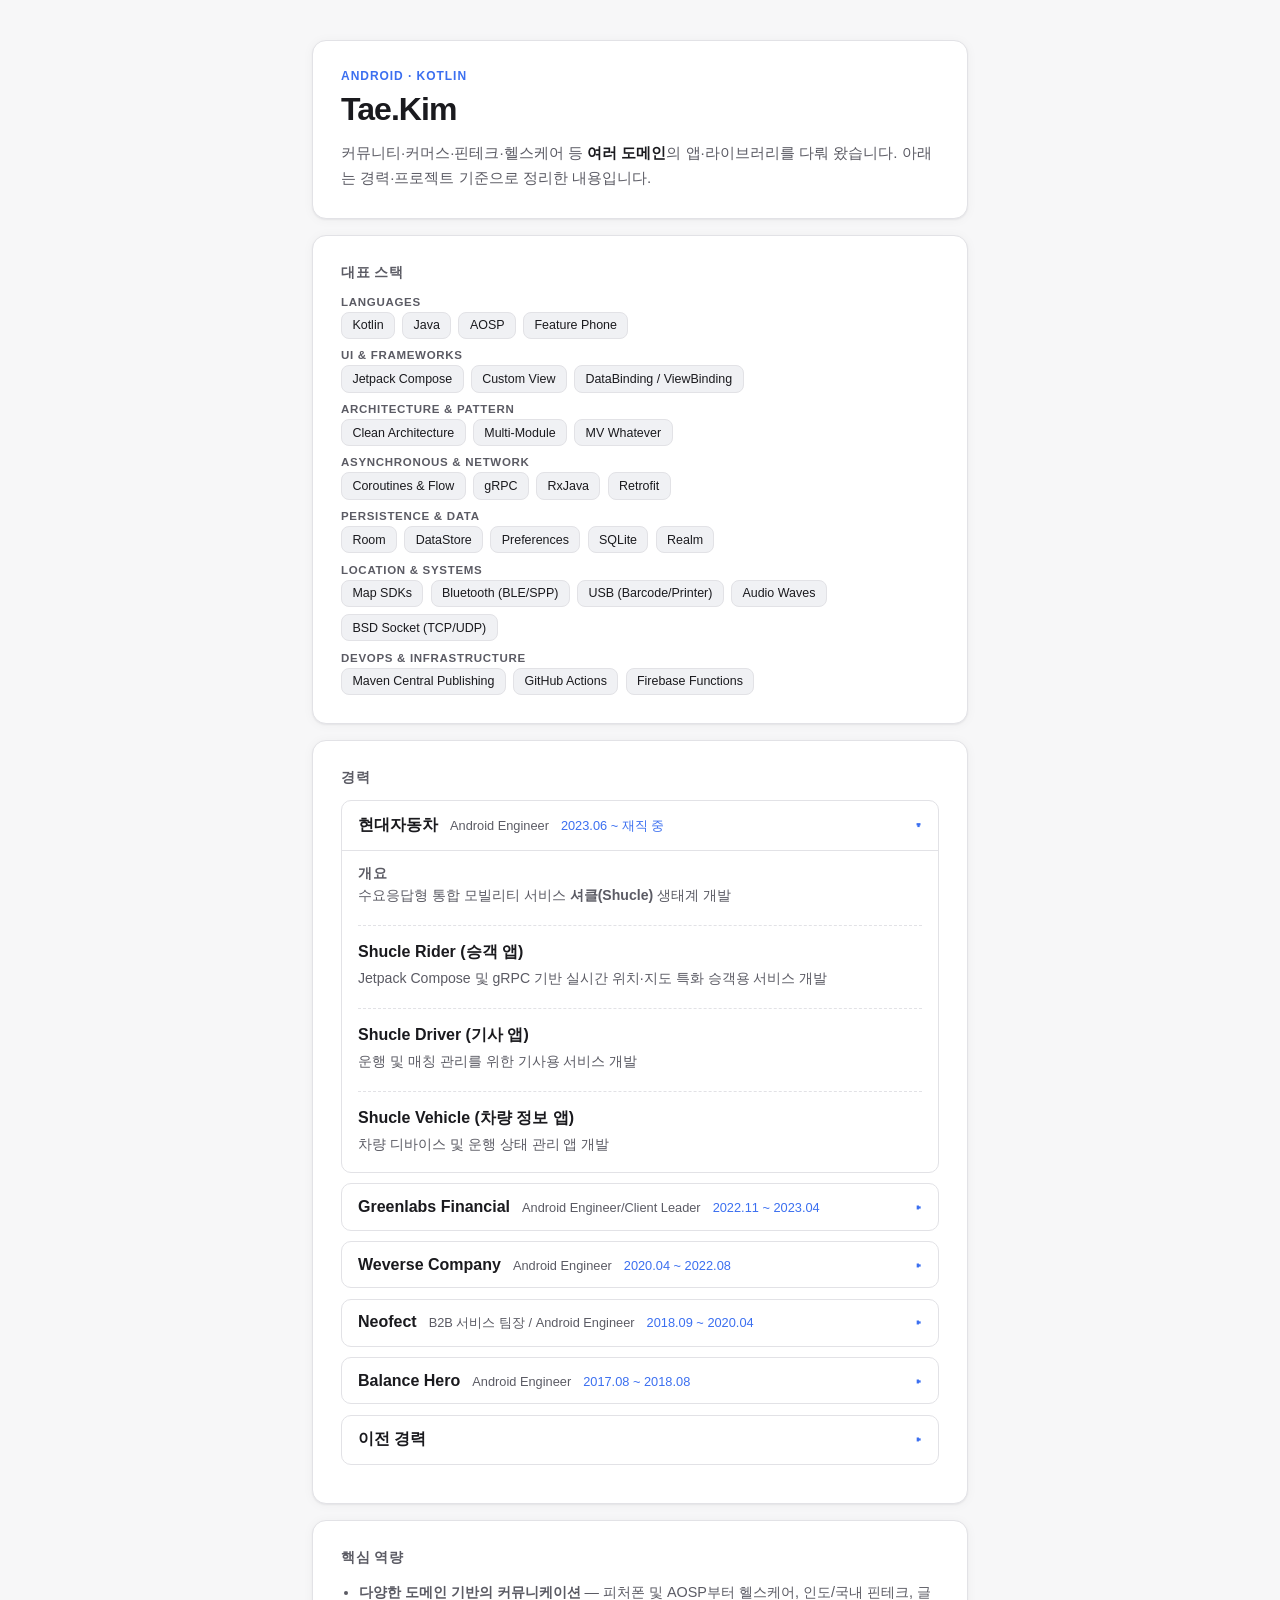
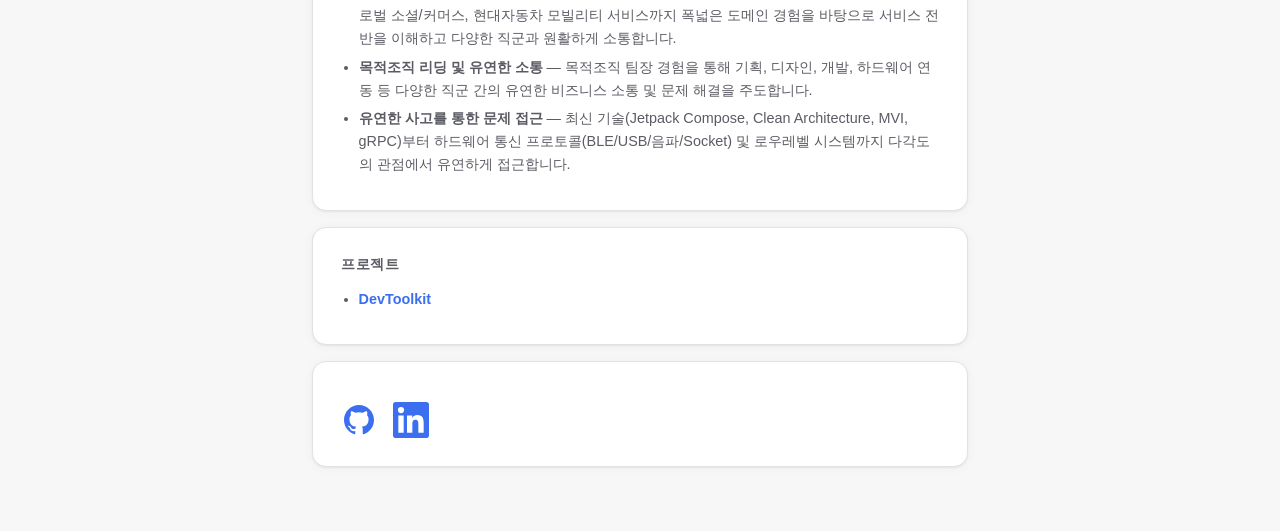
==== commit bd37b2ef: "콘텐츠를 데이터/렌더 구조로 분리 - data.js에 스택·경력·핵심역량 콘텐츠를 구조화된 데이터로 분리, render.js가 이를 읽어 index.html에 렌더링 - 이제 콘텐" ====
--- a/index.html
+++ b/index.html
@@ -110,6 +110,12 @@
     }
     details.company[open] > summary::after { transform: rotate(90deg); }
 
+    .company-position {
+      font-size: 0.8rem;
+      font-weight: 500;
+      color: var(--text-dim);
+    }
+
     .company-range {
       font-size: 0.8rem;
       font-weight: 500;
@@ -120,6 +126,7 @@
     .company-body {
       padding: 0 1rem 1rem;
       border-top: 1px solid var(--border);
+      padding-top: 0.8rem;
     }
 
     .project {
@@ -271,313 +278,17 @@
 
     <section class="panel" aria-labelledby="skills-heading">
       <h2 id="skills-heading">대표 스택</h2>
-
-      <p class="lbl">Languages</p>
-      <ul class="chips">
-        <li>Kotlin</li>
-        <li>Java</li>
-        <li>TypeScript</li>
-        <li>AOSP</li>
-        <li>Feature Phone</li>
-      </ul>
-
-      <p class="lbl">UI &amp; Frameworks</p>
-      <ul class="chips">
-        <li>Jetpack Compose</li>
-        <li>Custom View</li>
-        <li>DataBinding / ViewBinding</li>
-        <li>JavaFX</li>
-      </ul>
-
-      <p class="lbl">Architecture &amp; Pattern</p>
-      <ul class="chips">
-        <li>Clean Architecture</li>
-        <li>Multi-Module</li>
-        <li>MVI</li>
-        <li>MVVM</li>
-        <li>MVP (w/ Redux)</li>
-      </ul>
-
-      <p class="lbl">Asynchronous &amp; Network</p>
-      <ul class="chips">
-        <li>Coroutines &amp; Flow</li>
-        <li>gRPC</li>
-        <li>RxJava</li>
-        <li>Retrofit</li>
-        <li>Moshi</li>
-      </ul>
-
-      <p class="lbl">Persistence &amp; Data</p>
-      <ul class="chips">
-        <li>Room</li>
-        <li>DataStore</li>
-        <li>Preferences</li>
-        <li>SQLite</li>
-        <li>Realm</li>
-      </ul>
-
-      <p class="lbl">Location &amp; Systems</p>
-      <ul class="chips">
-        <li>Map SDKs</li>
-        <li>Bluetooth (BLE/SPP)</li>
-        <li>USB (Barcode/Printer)</li>
-        <li>Audio Waves</li>
-        <li>BSD Socket (TCP/UDP)</li>
-      </ul>
-
-      <p class="lbl">DevOps &amp; Infrastructure</p>
-      <ul class="chips">
-        <li>Maven Central Publishing</li>
-        <li>GitHub Actions</li>
-        <li>Firebase Functions</li>
-      </ul>
+      <div id="stacks-root"></div>
     </section>
 
     <section class="panel" aria-labelledby="exp-heading">
       <h2 id="exp-heading">경력</h2>
-
-      <details class="company" open>
-        <summary>현대자동차 <span class="company-range">2023.06 ~ 재직 중</span></summary>
-        <div class="company-body">
-          <div class="project">
-            <h3>셔클(Shucle) 생태계</h3>
-            <p class="period">기간: 2023.06 ~</p>
-            <p class="lbl">개요</p>
-            <p>수요응답형 통합 모빌리티 서비스 <strong>셔클(Shucle)</strong> 생태계 개발</p>
-          </div>
-
-          <div class="project">
-            <h3>Shucle Rider (승객 앱)</h3>
-            <p class="lbl">개요</p>
-            <p>Jetpack Compose 및 gRPC 기반 실시간 위치·지도 특화 승객용 서비스 개발</p>
-          </div>
-
-          <div class="project">
-            <h3>Shucle Driver (기사 앱)</h3>
-            <p class="lbl">개요</p>
-            <p>운행 및 매칭 관리를 위한 기사용 서비스 개발</p>
-          </div>
-
-          <div class="project">
-            <h3>Shucle Vehicle (차량 정보 앱)</h3>
-            <p class="lbl">개요</p>
-            <p>차량 디바이스 및 운행 상태 관리 앱 개발</p>
-          </div>
-        </div>
-      </details>
-
-      <details class="company">
-        <summary>Greenlabs Financial <span class="company-range">2022.11 ~ 2023.04</span></summary>
-        <div class="company-body">
-          <div class="project">
-            <h3>Seed</h3>
-            <p class="period">기간: 2022.11 ~ 2023.04</p>
-            <div class="blk">
-              <p class="lbl">개요</p>
-              <p>농촌향 핀테크 서비스 개발</p>
-              <p class="lbl">기술</p>
-              <p>Jetpack Compose</p>
-              <p class="lbl">아키텍처</p>
-              <p>MVI, Clean Architecture · Coroutine · Room, DataStore · Retrofit + Moshi</p>
-              <p class="lbl">상세</p>
-              <ul class="bullets">
-                <li>농촌향 핀테크 서비스 개발</li>
-                <li>디자인 시스템 라이브러리화 — Maven Central</li>
-                <li>멀티모듈 구조</li>
-              </ul>
-            </div>
-          </div>
-        </div>
-      </details>
-
-      <details class="company">
-        <summary>Weverse Company <span class="company-range">2020.04 ~ 2022.08</span></summary>
-        <div class="company-body">
-          <div class="project">
-            <h3><a href="https://play.google.com/store/apps/details?id=co.benx.weverse" rel="noopener noreferrer">Weverse</a></h3>
-            <p class="period">기간: 2020.04 ~ 2020.12</p>
-            <p class="lbl">개요</p>
-            <p>글로벌 커뮤니티 서비스 Weverse 개발</p>
-            <p class="lbl">기술 · 아키텍처</p>
-            <p>Kotlin, RxJava, Jetpack, MVP · MVP + Redux · Room, Preferences · Retrofit + Moshi</p>
-            <p class="lbl">상세</p>
-            <ul class="bullets">
-              <li>다른 프로젝트와의 공유를 위한 공통 모듈 라이브러리화</li>
-              <li>소셜 로그인 변경 — Firebase Auth</li>
-              <li>Android 버전 대응, MediaStore</li>
-            </ul>
-          </div>
-
-          <div class="project">
-            <h3><a href="https://play.google.com/store/apps/details?id=co.benx.weply" rel="noopener noreferrer">Weverse Shop</a></h3>
-            <p class="period">기간: 2020.04 ~ 2022.08</p>
-            <p class="lbl">개요</p>
-            <p>글로벌 커머스 서비스 Weverse Shop 개발</p>
-            <p class="lbl">기술 · 아키텍처</p>
-            <p>Kotlin, RxJava, Jetpack, MVP · Room, DataStore(Preferences 마이그레이션) · Retrofit + Moshi</p>
-            <p class="lbl">상세</p>
-            <ul class="bullets">
-              <li>결제수단 추가 — PLCC 위버스 카드</li>
-              <li>해외 결제수단 (Toss 연동) — Grab Pay, Mercado Pago, Shopee Pay, MoMo 등</li>
-              <li>공통 모듈 라이브러리화, Firebase Auth 기반 소셜 로그인</li>
-              <li>Android 버전 대응 — MediaStore, Fragment Lifecycle 등</li>
-            </ul>
-          </div>
-
-          <div class="project">
-            <h3><a href="https://play.google.com/store/apps/details?id=co.weverse.album" rel="noopener noreferrer">Weverse Albums</a></h3>
-            <p class="period">기간: 2022.04 ~ 2022.06</p>
-            <p class="lbl">개요</p>
-            <p>플랫폼 앨범 서비스 개발 · from scratch</p>
-            <p class="lbl">기술 · 아키텍처</p>
-            <p>Kotlin, Coroutines, Jetpack, ExoPlayer, Room · MVVM(데이터바인딩 없음), Repository, Clean Architecture · Flow · Retrofit + Moshi</p>
-            <p class="lbl">상세</p>
-            <ul class="bullets">
-              <li>미디어 다운로드 및 재생, 백그라운드 재생(ExoPlayer + Service), 오프라인 재생</li>
-              <li>빌드/배포 — 로컬 빌드 스크립트, GitHub Actions</li>
-            </ul>
-          </div>
-
-          <div class="project">
-            <h3>Weverse Pickup</h3>
-            <p class="period">기간: 2020.04 ~ 2022.08</p>
-            <p class="lbl">개요</p>
-            <p>공연 현장 B2B — 바코드 리더기, 영수증 프린터 연동</p>
-            <p class="lbl">기술 · 아키텍처</p>
-            <p>Kotlin, RxJava, Jetpack, Compose(일부 화면) · MVVM(데이터바인딩 없음) · Retrofit + Moshi</p>
-            <p class="lbl">상세</p>
-            <ul class="bullets">
-              <li>USB 바코드 스캐너 및 영수증 프린터 연동</li>
-            </ul>
-          </div>
-
-          <div class="project">
-            <h3>기타</h3>
-            <ul class="bullets">
-              <li>응원봉 악보 변환기</li>
-              <li>사내용 앱 — macOS(JavaFX), Web, Chrome Extension</li>
-              <li>리크루팅용 API — 과제 제공 방식 개선, Firebase Functions(TypeScript)</li>
-            </ul>
-          </div>
-        </div>
-      </details>
-
-      <details class="company">
-        <summary>Neofect <span class="company-range">2018.09 ~ 2020.04</span></summary>
-        <div class="company-body">
-          <div class="project">
-            <h3>Rapael Clinic · <a href="https://www.neofect.com/ko/comcog/" rel="noopener noreferrer">Rapael ComCog</a></h3>
-            <p>
-              <a href="https://www.neofect.com/ko/product/rapael/" rel="noopener noreferrer">Rapael</a> ·
-              <a href="https://www.neofect.com/ko/product/kids/" rel="noopener noreferrer">Kids</a> ·
-              <a href="https://www.neofect.com/ko/product/boards/" rel="noopener noreferrer">Boards</a>
-            </p>
-            <p class="period">기간: 2018.09 ~ 2020.04</p>
-            <p class="lbl">개요</p>
-            <p>서비스 개발, 팀장(목적조직) — 메인 개발 병행</p>
-            <p class="lbl">기술 · 아키텍처</p>
-            <p>Java → Kotlin, RxJava, Jetpack, SQL · MVVM(데이터바인딩 없음, MVP에서 전환) · Room(Realm에서 전환), Preference · Retrofit + Gson</p>
-            <p class="lbl">상세</p>
-            <ul class="bullets">
-              <li>HW 연동 및 프로토콜 정의</li>
-              <li>DB 마이그레이션(Realm → SQL)</li>
-              <li>CI/CD 관리(사내 서버)</li>
-            </ul>
-          </div>
-        </div>
-      </details>
-
-      <details class="company">
-        <summary>Balance Hero <span class="company-range">2017.08 ~ 2018.08</span></summary>
-        <div class="company-body">
-          <div class="project">
-            <h3><a href="https://play.google.com/store/apps/details?id=com.balancehero.truebalance" rel="noopener noreferrer">True Balance</a></h3>
-            <p class="period">기간: 2017.08 ~ 2018.08</p>
-            <p class="lbl">개요</p>
-            <p>인도향 서비스 — True Balance 앱 개발</p>
-            <p class="lbl">기술 · 아키텍처</p>
-            <p>Android, Java · MVVM + Data Binding(MVP에서 전환), Architecture Components · AsyncTask, Thread · SQLite · Retrofit + Gson</p>
-            <p class="lbl">상세</p>
-            <ul class="bullets">
-              <li>Wallet(디지털 지갑·통장), USIM 충전 개선, UI·비즈니스 로직 개선</li>
-              <li>KYC·인도 본인인증, 기프트카드·선불카드 서비스</li>
-            </ul>
-          </div>
-        </div>
-      </details>
-
-      <details class="company">
-        <summary>ArtNCore <span class="company-range">2016.09 ~ 2016.12</span></summary>
-        <div class="company-body">
-          <div class="project">
-            <h3>안드로이드 네비게이션 단말</h3>
-            <p class="period">기간: 2016.09 ~ 2016.12</p>
-            <p class="lbl">개요</p>
-            <p>안드로이드 네비게이션 시스템 — System UI, Settings, Launcher, Wi-Fi 미러링, Media Player, Android Framework</p>
-            <p class="lbl">기술</p>
-            <p>Android AOSP, Java</p>
-          </div>
-        </div>
-      </details>
-
-      <details class="company">
-        <summary>Soundlly <span class="company-range">2015.03 ~ 2016.06</span></summary>
-        <div class="company-body">
-          <div class="project">
-            <h3>Soundlly SDK</h3>
-            <p class="period">기간: 2015.03 ~ 2016.06</p>
-            <p class="lbl">개요</p>
-            <p>비가청 대역 음파로 정보 전달 — 백그라운드 서비스, 주기적 음파 스캐닝 · 라이브러리 개발, 매뉴얼, 고객사 integration</p>
-            <p class="lbl">기술</p>
-            <p>Android, Java</p>
-          </div>
-        </div>
-      </details>
-
-      <details class="company">
-        <summary>GoPeace <span class="company-range">2009.04 ~ 2015.01</span></summary>
-        <div class="company-body">
-          <div class="project">
-            <h3>멀티플랫폼 네트워크 라이브러리 (Chord, SCS)</h3>
-            <p class="period">기간: 2012.08 ~ 2014.12</p>
-            <p class="lbl">개요</p>
-            <p>삼성전자 기기 간 통신 — 동일 AP 내 discovery, 그룹 메시징</p>
-            <p class="lbl">기술</p>
-            <p>BSD socket, UDP/TCP, RSA, AES</p>
-          </div>
-          <div class="project">
-            <h3>안드로이드 휴대전화 단말</h3>
-            <p class="period">기간: 2011.03 ~ 2012.08</p>
-            <p class="lbl">개요</p>
-            <p>삼성전자 안드로이드 단말 개발(턴키)</p>
-          </div>
-          <div class="project">
-            <h3>피처폰 개발</h3>
-            <p class="period">기간: 2009.04 ~ 2011.03</p>
-            <p class="lbl">개요</p>
-            <p>삼성전자 피처폰 개발(턴키) — 국내향 단말 9개</p>
-          </div>
-        </div>
-      </details>
+      <div id="careers-root"></div>
     </section>
 
     <section class="panel" aria-labelledby="str-heading">
       <h2 id="str-heading">핵심 역량</h2>
-      <ul class="strength-list">
-        <li>
-          <strong>다양한 도메인 기반의 커뮤니케이션</strong> — 피처폰 및 AOSP부터 헬스케어, 인도/국내 핀테크,
-          글로벌 소셜/커머스, 현대자동차 모빌리티 서비스까지 폭넓은 도메인 경험을 바탕으로 서비스 전반을
-          이해하고 다양한 직군과 원활하게 소통합니다.
-        </li>
-        <li>
-          <strong>목적조직 리딩 및 유연한 소통</strong> — 목적조직 팀장 경험을 통해 기획, 디자인, 개발,
-          하드웨어 연동 등 다양한 직군 간의 유연한 비즈니스 소통 및 문제 해결을 주도합니다.
-        </li>
-        <li>
-          <strong>유연한 사고를 통한 문제 접근</strong> — 최신 기술(Jetpack Compose, Clean Architecture, MVI, gRPC)부터
-          하드웨어 통신 프로토콜(BLE/USB/음파/Socket) 및 로우레벨 시스템까지 다각도의 관점에서 유연하게 접근합니다.
-        </li>
-      </ul>
+      <ul class="strength-list" id="key-features-root"></ul>
     </section>
 
     <section class="panel" aria-labelledby="projects">
@@ -600,5 +311,8 @@
       </div>
     </footer>
   </div>
+
+  <script src="data.js"></script>
+  <script src="render.js"></script>
 </body>
 </html>
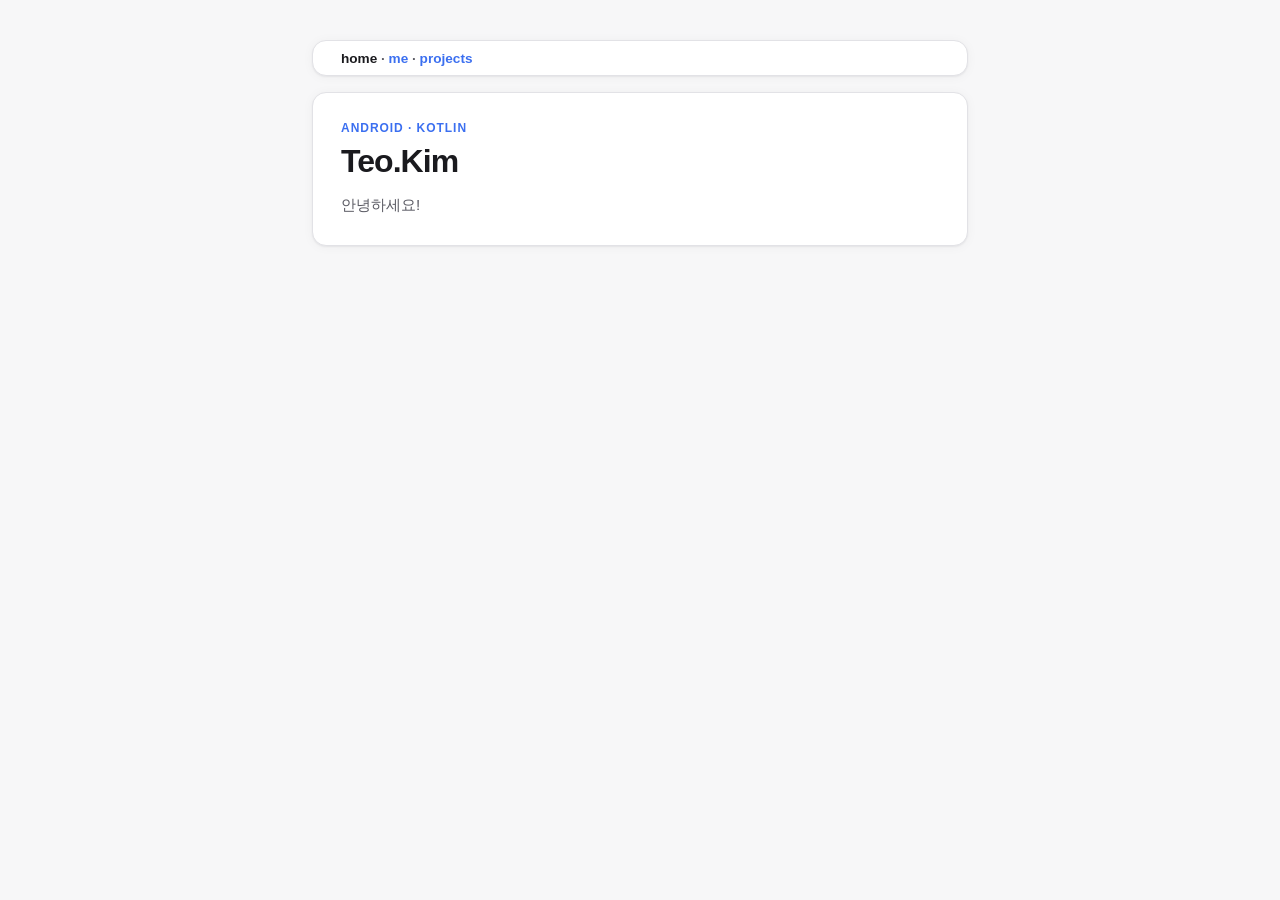
==== commit 5b842f89: "index를 welcome 페이지로 분리하고 소개/경력은 me.html로 이동 공통 nav(home·me·projects)는 nav.js에서 주입하도록 하여 페이지 간 중복 제거" ====
--- a/index.html
+++ b/index.html
@@ -5,314 +5,21 @@
   <meta name="viewport" content="width=device-width, initial-scale=1">
   <meta name="color-scheme" content="dark light">
   <link rel="stylesheet" href="themes.css">
+  <link rel="stylesheet" href="style.css">
   <link rel="icon" href="favicon.svg" type="image/svg+xml">
-  <title>about · me</title>
-  <style>
-    * { box-sizing: border-box; }
-    body {
-      margin: 0;
-      min-height: 100vh;
-      font-family: -apple-system, BlinkMacSystemFont, "Segoe UI", Pretendard, Roboto, "Apple SD Gothic Neo", "Noto Sans KR", sans-serif;
-      color: var(--text);
-      background: var(--bg);
-    }
-
-    .page {
-      position: relative;
-      z-index: 1;
-      max-width: 44rem;
-      margin: 0 auto;
-      padding: clamp(1.5rem, 4vw, 2.5rem) clamp(1rem, 3vw, 1.5rem) 3rem;
-    }
-
-    .panel {
-      border-radius: 14px;
-      background: var(--surface);
-      border: 1px solid var(--border);
-      box-shadow: var(--shadow);
-      padding: clamp(1.25rem, 3vw, 1.75rem);
-      margin-bottom: 1rem;
-    }
-
-    .eyebrow {
-      margin: 0 0 0.5rem;
-      font-size: 0.75rem;
-      font-weight: 600;
-      letter-spacing: 0.08em;
-      text-transform: uppercase;
-      color: var(--accent);
-    }
-    h1 {
-      margin: 0 0 0.75rem;
-      font-size: clamp(1.65rem, 4vw, 2rem);
-      font-weight: 700;
-      letter-spacing: -0.03em;
-      color: var(--text);
-    }
-    .lead {
-      margin: 0;
-      line-height: 1.65;
-      color: var(--text-dim);
-      font-size: 0.95rem;
-    }
-
-    h2 {
-      margin: 0 0 0.85rem;
-      font-size: 0.85rem;
-      font-weight: 600;
-      letter-spacing: 0.04em;
-      color: var(--text-dim);
-      text-transform: uppercase;
-    }
-
-    .chips {
-      display: flex;
-      flex-wrap: wrap;
-      gap: 0.45rem;
-      list-style: none;
-      padding: 0;
-      margin: 0;
-    }
-    .chips li {
-      padding: 0.35rem 0.65rem;
-      border-radius: 0.5rem;
-      font-size: 0.78rem;
-      color: var(--text);
-      background: var(--code-bg);
-      border: 1px solid var(--border);
-    }
-
-    details.company {
-      border-radius: 10px;
-      border: 1px solid var(--border);
-      background: var(--surface);
-      margin-bottom: 0.65rem;
-      overflow: clip;
-    }
-    details.company > summary {
-      list-style: none;
-      cursor: pointer;
-      padding: 0.85rem 1rem;
-      font-weight: 600;
-      color: var(--text);
-      display: flex;
-      flex-wrap: wrap;
-      align-items: baseline;
-      gap: 0.35rem 0.75rem;
-    }
-    details.company > summary::-webkit-details-marker { display: none; }
-    details.company > summary::after {
-      content: "▸";
-      margin-left: auto;
-      color: var(--accent);
-      font-size: 0.85rem;
-      transition: transform 0.2s;
-    }
-    details.company[open] > summary::after { transform: rotate(90deg); }
-
-    .company-position {
-      font-size: 0.8rem;
-      font-weight: 500;
-      color: var(--text-dim);
-    }
-
-    .company-range {
-      font-size: 0.8rem;
-      font-weight: 500;
-      color: var(--accent);
-      font-variant-numeric: tabular-nums;
-    }
-
-    .company-body {
-      padding: 0 1rem 1rem;
-      border-top: 1px solid var(--border);
-      padding-top: 0.8rem;
-    }
-
-    .project {
-      margin-top: 1.1rem;
-      padding-top: 1rem;
-      border-top: 1px dashed var(--border);
-    }
-    .project:first-child {
-      margin-top: 0;
-      padding-top: 0;
-      border-top: none;
-    }
-
-    .project h3 {
-      margin: 0 0 0.35rem;
-      font-size: 1rem;
-      font-weight: 600;
-      color: var(--text);
-    }
-    .project h3 a {
-      color: inherit;
-      text-decoration: none;
-      border-bottom: 1px solid var(--border);
-    }
-    .project h3 a:hover { color: var(--accent); }
-
-    .period {
-      margin: 0 0 0.65rem;
-      font-size: 0.8rem;
-      color: var(--accent);
-      font-variant-numeric: tabular-nums;
-    }
-
-    .lbl {
-      margin: 0.65rem 0 0.25rem;
-      font-size: 0.72rem;
-      font-weight: 700;
-      letter-spacing: 0.06em;
-      text-transform: uppercase;
-      color: var(--text-dim);
-    }
-    .blk p, .project > p {
-      margin: 0;
-      font-size: 0.88rem;
-      line-height: 1.55;
-      color: var(--text-dim);
-    }
-
-    .bullets {
-      margin: 0.35rem 0 0;
-      padding-left: 1.15rem;
-      color: var(--text-dim);
-      font-size: 0.88rem;
-      line-height: 1.55;
-    }
-    .bullets li { margin: 0.2rem 0; }
-
-    .strength-list {
-      margin: 0;
-      padding-left: 1.1rem;
-      color: var(--text-dim);
-      font-size: 0.9rem;
-      line-height: 1.6;
-    }
-    .strength-list li { margin: 0.35rem 0; }
-
-    .projects {
-      margin: 0;
-      padding-left: 1.1rem;
-      color: var(--text-dim);
-      font-size: 0.9rem;
-      line-height: 1.6;
-    }
-    .projects li { margin: 0.35rem 0; }
-    .projects a {
-      color: var(--accent);
-      text-decoration: none;
-    }
-    .projects a:hover { text-decoration: underline; }
-
-    footer {
-      margin-top: 0.5rem;
-      font-size: 0.82rem;
-      color: var(--text-dim);
-    }
-    .social-links {
-      display: flex;
-      flex-wrap: wrap;
-      gap: 0.5rem 1rem;
-      margin-top: 0.75rem;
-    }
-    .social-links a {
-      display: inline-flex;
-      align-items: center;
-      gap: 0.4rem;
-      color: var(--accent);
-      text-decoration: none;
-    }
-    .social-links a:hover {
-      color: var(--text);
-    }
-    .social-links svg {
-      flex-shrink: 0;
-      width: 2.25rem;
-      height: 2.25rem;
-      fill: currentColor;
-    }
-
-    .search-row {
-      display: flex;
-      flex-wrap: wrap;
-      gap: 0.45rem;
-      margin-top: 0.35rem;
-    }
-    .search-row a {
-      font-size: 0.82rem;
-      padding: 0.25rem 0.55rem;
-      border-radius: 0.45rem;
-      background: var(--code-bg);
-      border: 1px solid var(--border);
-      color: var(--accent);
-      text-decoration: none;
-    }
-    .search-row a:hover {
-      background: var(--border);
-    }
-    .hint {
-      margin: 0 0 0.35rem;
-      font-size: 0.82rem;
-      color: var(--text-dim);
-    }
-
-    .lead-strong {
-      color: var(--text);
-      font-weight: 600;
-    }
-  </style>
+  <title>Teo.Kim</title>
 </head>
 <body>
   <div class="page">
+    <nav class="panel nav-panel" id="nav-root"></nav>
+
     <header class="panel">
       <p class="eyebrow">Android · Kotlin</p>
-      <h1>Tae.Kim</h1>
-      <p class="lead">
-        커뮤니티·커머스·핀테크·헬스케어 등 <strong class="lead-strong">여러 도메인</strong>의 앱·라이브러리를 다뤄 왔습니다.
-        아래는 경력·프로젝트 기준으로 정리한 내용입니다.
-      </p>
+      <h1>Teo.Kim</h1>
+      <p class="lead">안녕하세요!</p>
     </header>
-
-    <section class="panel" aria-labelledby="skills-heading">
-      <h2 id="skills-heading">대표 스택</h2>
-      <div id="stacks-root"></div>
-    </section>
-
-    <section class="panel" aria-labelledby="exp-heading">
-      <h2 id="exp-heading">경력</h2>
-      <div id="careers-root"></div>
-    </section>
-
-    <section class="panel" aria-labelledby="str-heading">
-      <h2 id="str-heading">핵심 역량</h2>
-      <ul class="strength-list" id="key-features-root"></ul>
-    </section>
-
-    <section class="panel" aria-labelledby="projects">
-      <h2 id="projects">프로젝트</h2>
-      <ul class="projects">
-        <li>
-          <strong><a href="https://touktw.github.io/AndroidDeveloper">DevToolkit</a></strong>
-        </li>
-      </ul>
-    </section>
-
-    <footer class="panel">
-      <div class="social-links">
-        <a href="https://github.com/touktw" rel="noopener noreferrer" aria-label="GitHub">
-          <svg viewBox="0 0 24 24" aria-hidden="true"><path d="M12 2C6.477 2 2 6.477 2 12c0 4.418 2.865 8.166 6.839 9.489.5.092.682-.217.682-.482 0-.237-.009-.868-.013-1.703-2.782.604-3.369-1.341-3.369-1.341-.454-1.154-1.11-1.462-1.11-1.462-.908-.62.069-.608.069-.608 1.003.07 1.531 1.03 1.531 1.03.892 1.529 2.341 1.087 2.91.831.092-.646.35-1.086.636-1.336-2.22-.253-4.555-1.11-4.555-4.943 0-1.091.39-1.984 1.029-2.683-.103-.253-.446-1.27.098-2.647 0 0 .84-.269 2.75 1.025A9.578 9.578 0 0 1 12 6.836a9.59 9.59 0 0 1 2.504.337c1.909-1.294 2.747-1.025 2.747-1.025.546 1.377.202 2.394.1 2.647.64.699 1.028 1.592 1.028 2.683 0 3.842-2.339 4.687-4.566 4.935.359.309.678.919.678 1.852 0 1.336-.012 2.415-.012 2.743 0 .267.18.578.688.48C19.138 20.163 22 16.418 22 12c0-5.523-4.477-10-10-10z"/></svg>
-        </a>
-        <a href="https://linkedin.com/in/touktw" rel="noopener noreferrer" aria-label="LinkedIn">
-          <svg viewBox="0 0 24 24" aria-hidden="true"><path d="M20.447 20.452h-3.554v-5.569c0-1.328-.027-3.037-1.852-3.037-1.853 0-2.136 1.445-2.136 2.939v5.667H9.351V9h3.414v1.561h.046c.477-.9 1.637-1.85 3.37-1.85 3.601 0 4.267 2.37 4.267 5.455v6.286zM5.337 7.433a2.062 2.062 0 0 1-2.063-2.065 2.064 2.064 0 1 1 2.063 2.065zm1.782 13.019H3.555V9h3.564v11.452zM22.225 0H1.771C.792 0 0 .774 0 1.729v20.542C0 23.227.792 24 1.771 24h20.451C23.2 24 24 23.227 24 22.271V1.729C24 .774 23.2 0 22.222 0h.003z"/></svg>
-        </a>
-      </div>
-    </footer>
   </div>
 
-  <script src="data.js"></script>
-  <script src="render.js"></script>
+  <script src="nav.js"></script>
 </body>
 </html>
--- a/style.css
+++ b/style.css
@@ -0,0 +1,318 @@
+* { box-sizing: border-box; }
+body {
+  margin: 0;
+  min-height: 100vh;
+  font-family: -apple-system, BlinkMacSystemFont, "Segoe UI", Pretendard, Roboto, "Apple SD Gothic Neo", "Noto Sans KR", sans-serif;
+  color: var(--text);
+  background: var(--bg);
+}
+
+.page {
+  position: relative;
+  z-index: 1;
+  max-width: 44rem;
+  margin: 0 auto;
+  padding: clamp(1.5rem, 4vw, 2.5rem) clamp(1rem, 3vw, 1.5rem) 3rem;
+}
+
+.panel {
+  border-radius: 14px;
+  background: var(--surface);
+  border: 1px solid var(--border);
+  box-shadow: var(--shadow);
+  padding: clamp(1.25rem, 3vw, 1.75rem);
+  margin-bottom: 1rem;
+}
+
+.eyebrow {
+  margin: 0 0 0.5rem;
+  font-size: 0.75rem;
+  font-weight: 600;
+  letter-spacing: 0.08em;
+  text-transform: uppercase;
+  color: var(--accent);
+}
+.eyebrow a {
+  color: inherit;
+  text-decoration: none;
+}
+.eyebrow a:hover { text-decoration: underline; }
+
+h1 {
+  margin: 0 0 0.75rem;
+  font-size: clamp(1.65rem, 4vw, 2rem);
+  font-weight: 700;
+  letter-spacing: -0.03em;
+  color: var(--text);
+}
+.lead {
+  margin: 0;
+  line-height: 1.65;
+  color: var(--text-dim);
+  font-size: 0.95rem;
+}
+
+h2 {
+  margin: 0 0 0.85rem;
+  font-size: 0.85rem;
+  font-weight: 600;
+  letter-spacing: 0.04em;
+  color: var(--text-dim);
+  text-transform: uppercase;
+}
+
+.chips {
+  display: flex;
+  flex-wrap: wrap;
+  gap: 0.45rem;
+  list-style: none;
+  padding: 0;
+  margin: 0;
+}
+.chips li {
+  padding: 0.35rem 0.65rem;
+  border-radius: 0.5rem;
+  font-size: 0.78rem;
+  color: var(--text);
+  background: var(--code-bg);
+  border: 1px solid var(--border);
+}
+
+details.company {
+  border-radius: 10px;
+  border: 1px solid var(--border);
+  background: var(--surface);
+  margin-bottom: 0.65rem;
+  overflow: clip;
+}
+details.company > summary {
+  list-style: none;
+  cursor: pointer;
+  padding: 0.85rem 1rem;
+  font-weight: 600;
+  color: var(--text);
+  display: flex;
+  flex-wrap: wrap;
+  align-items: baseline;
+  gap: 0.35rem 0.75rem;
+}
+details.company > summary::-webkit-details-marker { display: none; }
+details.company > summary::after {
+  content: "▸";
+  margin-left: auto;
+  color: var(--accent);
+  font-size: 0.85rem;
+  transition: transform 0.2s;
+}
+details.company[open] > summary::after { transform: rotate(90deg); }
+
+.company-position {
+  font-size: 0.8rem;
+  font-weight: 500;
+  color: var(--text-dim);
+}
+
+.company-range {
+  font-size: 0.8rem;
+  font-weight: 500;
+  color: var(--accent);
+  font-variant-numeric: tabular-nums;
+}
+
+.company-body {
+  padding: 0 1rem 1rem;
+  border-top: 1px solid var(--border);
+  padding-top: 0.8rem;
+}
+
+.project {
+  margin-top: 1.1rem;
+  padding-top: 1rem;
+  border-top: 1px dashed var(--border);
+}
+.project:first-child {
+  margin-top: 0;
+  padding-top: 0;
+  border-top: none;
+}
+
+.project h3 {
+  margin: 0 0 0.35rem;
+  font-size: 1rem;
+  font-weight: 600;
+  color: var(--text);
+}
+.project h3 a {
+  color: inherit;
+  text-decoration: none;
+  border-bottom: 1px solid var(--border);
+}
+.project h3 a:hover { color: var(--accent); }
+
+.period {
+  margin: 0 0 0.65rem;
+  font-size: 0.8rem;
+  color: var(--accent);
+  font-variant-numeric: tabular-nums;
+}
+
+.lbl {
+  margin: 0.65rem 0 0.25rem;
+  font-size: 0.72rem;
+  font-weight: 700;
+  letter-spacing: 0.06em;
+  text-transform: uppercase;
+  color: var(--text-dim);
+}
+.blk p, .project > p {
+  margin: 0;
+  font-size: 0.88rem;
+  line-height: 1.55;
+  color: var(--text-dim);
+}
+
+.bullets {
+  margin: 0.35rem 0 0;
+  padding-left: 1.15rem;
+  color: var(--text-dim);
+  font-size: 0.88rem;
+  line-height: 1.55;
+}
+.bullets li { margin: 0.2rem 0; }
+
+.strength-list {
+  margin: 0;
+  padding-left: 1.1rem;
+  color: var(--text-dim);
+  font-size: 0.9rem;
+  line-height: 1.6;
+}
+.strength-list li { margin: 0.35rem 0; }
+
+footer {
+  margin-top: 0.5rem;
+  font-size: 0.82rem;
+  color: var(--text-dim);
+}
+.social-links {
+  display: flex;
+  flex-wrap: wrap;
+  gap: 0.5rem 1rem;
+  margin-top: 0.75rem;
+}
+.social-links a {
+  display: inline-flex;
+  align-items: center;
+  gap: 0.4rem;
+  color: var(--accent);
+  text-decoration: none;
+}
+.social-links a:hover {
+  color: var(--text);
+}
+.social-links svg {
+  flex-shrink: 0;
+  width: 2.25rem;
+  height: 2.25rem;
+  fill: currentColor;
+}
+
+.search-row {
+  display: flex;
+  flex-wrap: wrap;
+  gap: 0.45rem;
+  margin-top: 0.35rem;
+}
+.search-row a {
+  font-size: 0.82rem;
+  padding: 0.25rem 0.55rem;
+  border-radius: 0.45rem;
+  background: var(--code-bg);
+  border: 1px solid var(--border);
+  color: var(--accent);
+  text-decoration: none;
+}
+.search-row a:hover {
+  background: var(--border);
+}
+.hint {
+  margin: 0 0 0.35rem;
+  font-size: 0.82rem;
+  color: var(--text-dim);
+}
+
+.lead-strong {
+  color: var(--text);
+  font-weight: 600;
+}
+
+.nav-panel {
+  padding: 0.6rem clamp(1.25rem, 3vw, 1.75rem);
+  font-size: 0.85rem;
+  font-weight: 600;
+  color: var(--text-dim);
+}
+.nav-panel a {
+  color: var(--accent);
+  text-decoration: none;
+}
+.nav-panel a:hover { text-decoration: underline; }
+.nav-panel .active { color: var(--text); }
+
+.btn {
+  display: inline-flex;
+  align-items: center;
+  gap: 0.4rem;
+  padding: 0.55rem 1rem;
+  border-radius: 0.6rem;
+  font-size: 0.88rem;
+  font-weight: 600;
+  text-decoration: none;
+  color: var(--text);
+  background: var(--code-bg);
+  border: 1px solid var(--border);
+}
+.btn:hover { border-color: var(--accent); }
+.btn-primary {
+  color: var(--accent-text);
+  background: var(--accent);
+  border-color: transparent;
+}
+.btn-primary:hover { opacity: 0.9; }
+
+.app-card + .app-card {
+  margin-top: 1.25rem;
+  padding-top: 1.25rem;
+  border-top: 1px dashed var(--border);
+}
+.app-card h3 {
+  margin: 0 0 0.35rem;
+  font-size: 1.15rem;
+  font-weight: 700;
+  color: var(--text);
+}
+.app-tagline {
+  margin: 0 0 0.6rem;
+  color: var(--text-dim);
+  font-size: 0.92rem;
+}
+.app-card > p {
+  margin: 0 0 0.75rem;
+  line-height: 1.6;
+  color: var(--text-dim);
+  font-size: 0.9rem;
+}
+.app-card .chips {
+  margin-bottom: 0.9rem;
+}
+.app-actions {
+  display: flex;
+  flex-wrap: wrap;
+  gap: 0.5rem;
+  margin-bottom: 0.6rem;
+}
+.app-license {
+  margin: 0;
+  font-size: 0.78rem;
+  color: var(--text-dim);
+}
